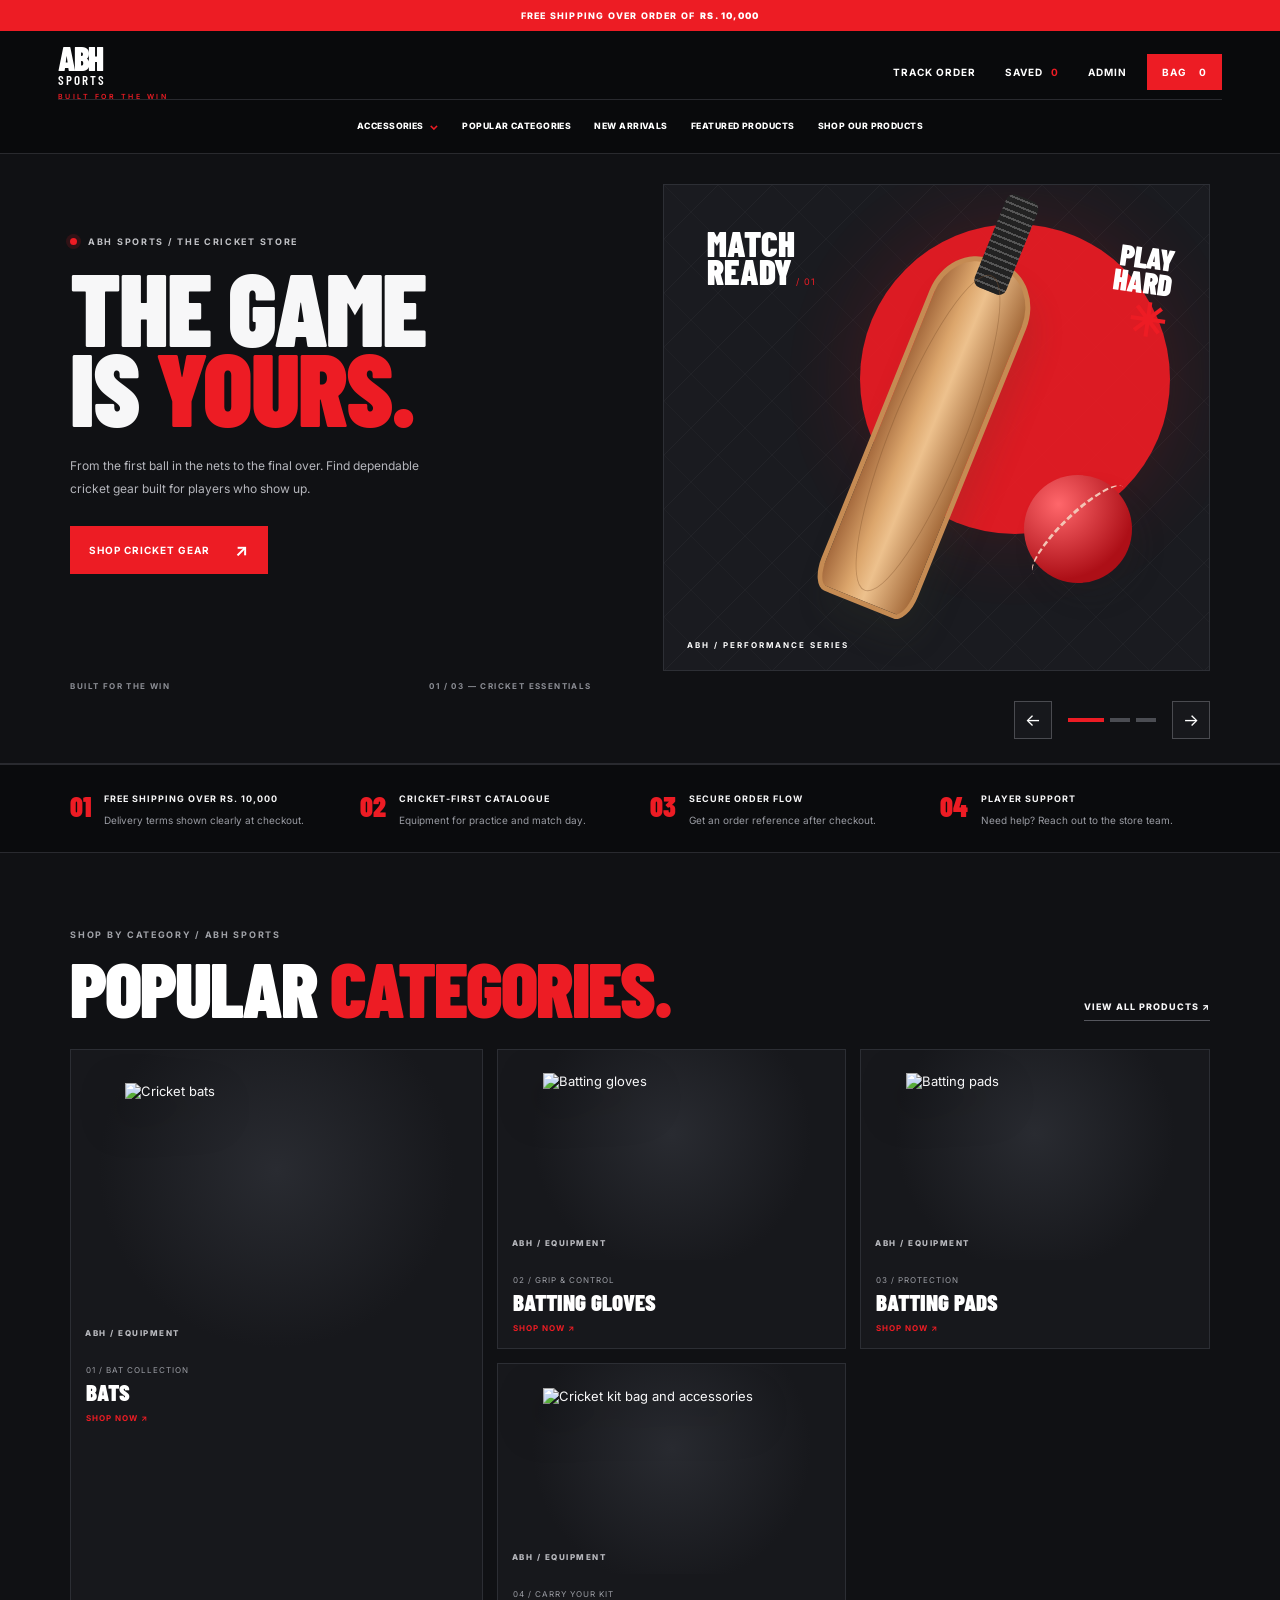
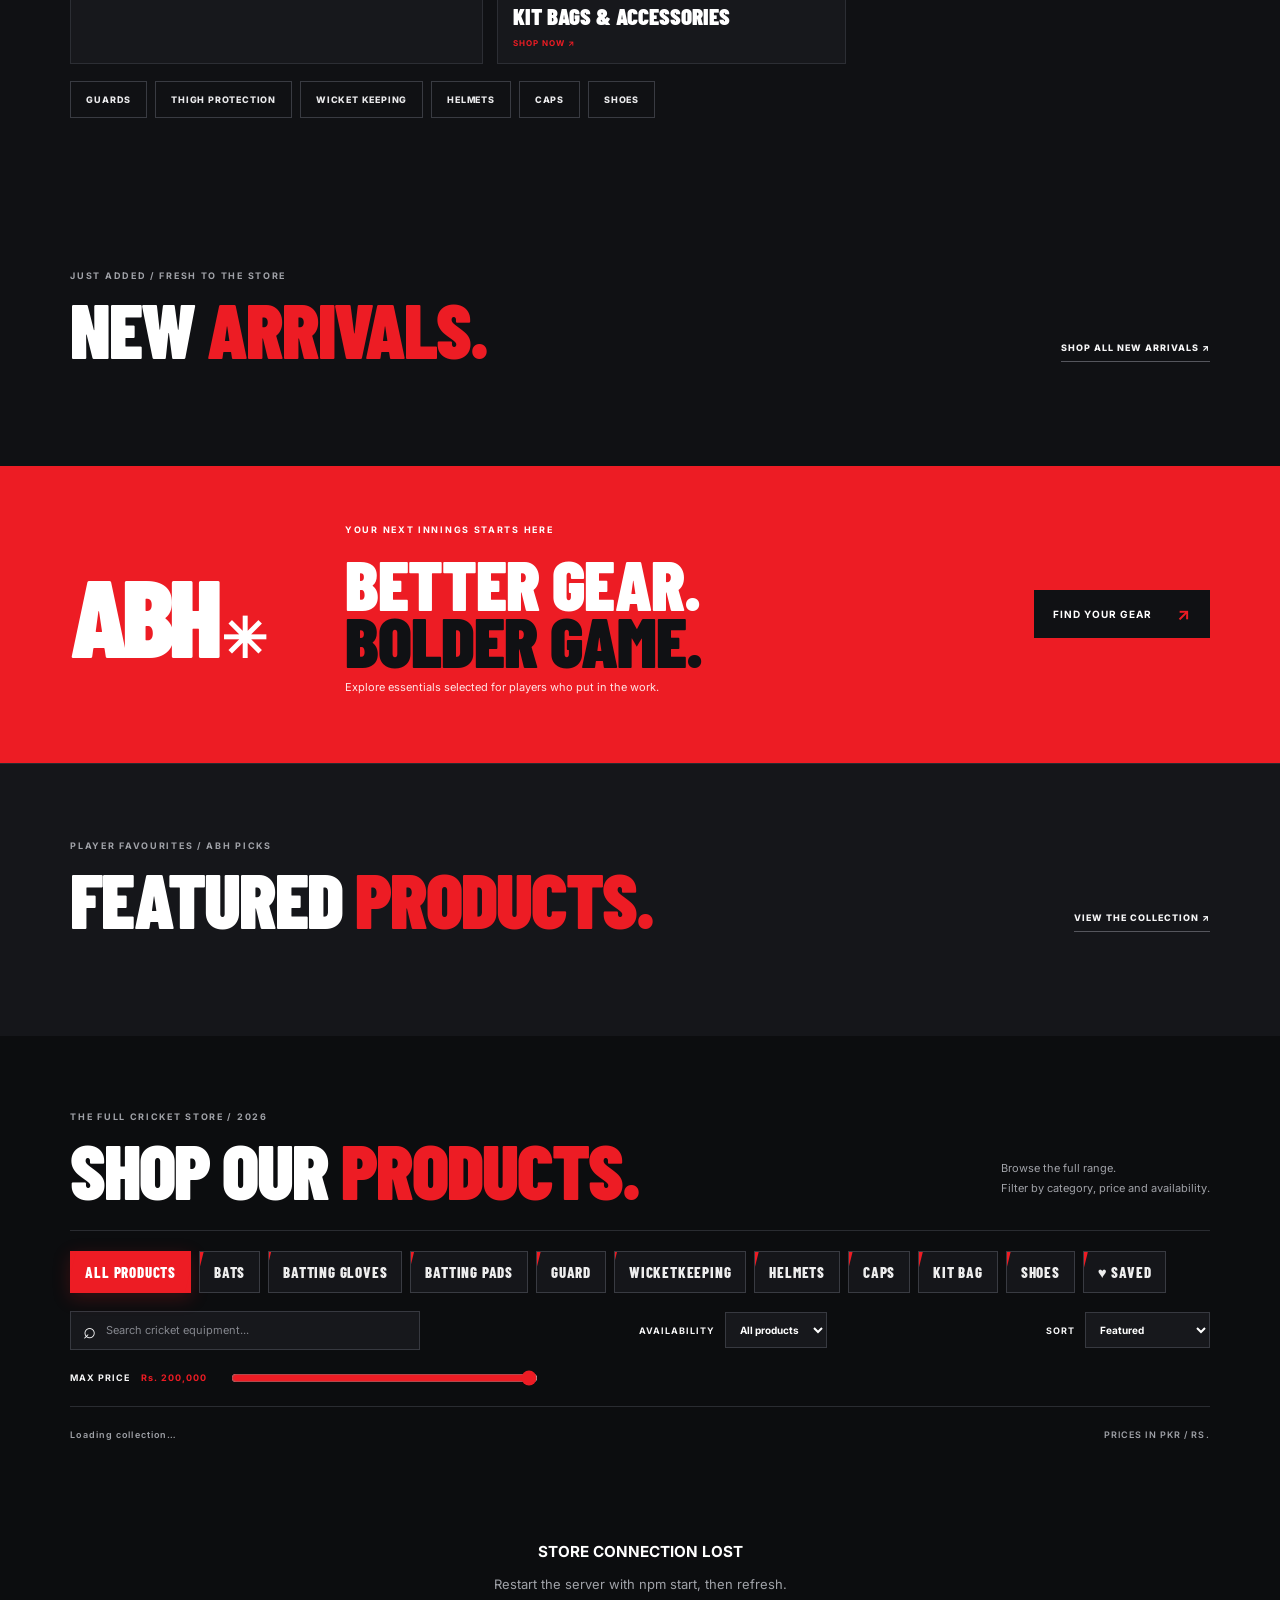
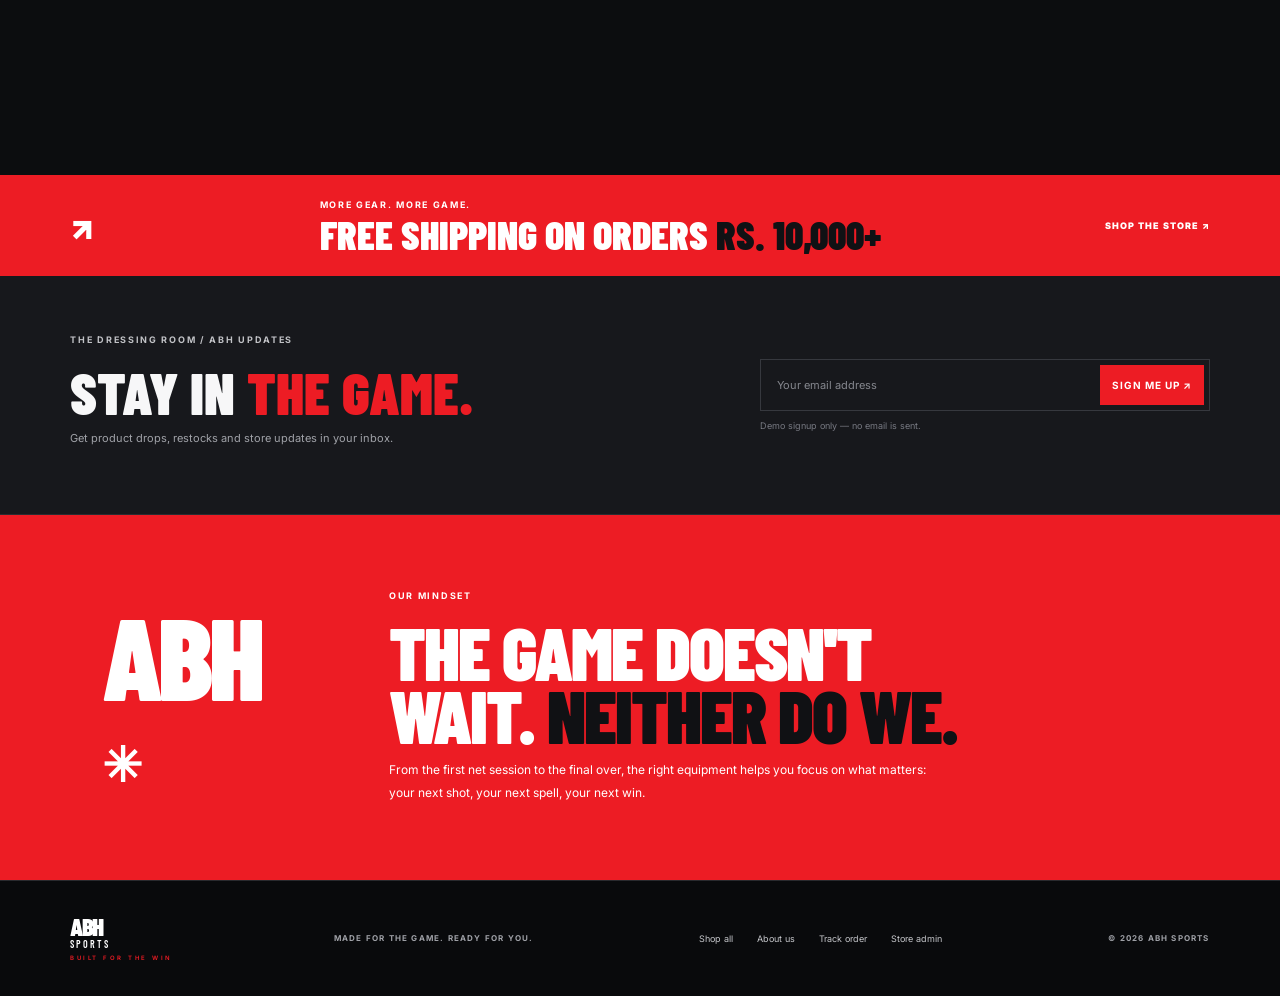
==== public/index.html @ 3b9bad7d "Organize project files for deployment" ====
<!DOCTYPE html>
<html lang="en"><head><meta charset="UTF-8"><meta name="viewport" content="width=device-width,initial-scale=1"><title>ABH SPORTS — Built for the Win</title><link rel="preconnect" href="https://fonts.googleapis.com"><link href="https://fonts.googleapis.com/css2?family=Barlow+Condensed:wght@500;600;700;800;900&family=Inter:wght@400;500;600;700&display=swap" rel="stylesheet"><link rel="stylesheet" href="styles.css"></head>
<body><div class="announcement">FREE SHIPPING OVER ORDER OF <strong>RS. 10,000</strong></div><header class="site-header"><a class="brand" href="#home">ABH<span>SPORTS</span><small>BUILT FOR THE WIN</small></a><nav class="main-navigation" aria-label="Main navigation">
<div class="nav-dropdown"><button class="nav-link nav-dropdown-toggle" id="accessoriesToggle" aria-expanded="false" aria-controls="accessoriesMenu">ACCESSORIES <span class="nav-chevron">⌄</span></button><div class="nav-dropdown-menu" id="accessoriesMenu">
<a href="#shop" data-jump="Bats">Bats</a><a href="#shop" data-jump="Batting Gloves">Batting Gloves</a><a href="#shop" data-jump="Batting Pads">Batting Pads</a><a href="#shop" data-jump="Guard">Guard</a><a href="#shop" data-jump="Wicketkeeping">Wicketkeeping</a><a href="#shop" data-jump="Helmets">Helmets</a><a href="#shop" data-jump="Caps">Caps</a><a href="#shop" data-jump="Kit Bag">Kit Bag</a><a href="#shop" data-jump="Shoes">Shoes</a>
</div></div>
<a class="nav-link" href="#popular">POPULAR CATEGORIES</a><a class="nav-link" href="#new-arrivals">NEW ARRIVALS</a><a class="nav-link" href="#featured">FEATURED PRODUCTS</a><a class="nav-link" href="#shop">SHOP OUR PRODUCTS</a></nav><div class="header-actions"><button class="text-button" id="trackOpen">TRACK ORDER</button><button class="text-button wishlist-header" id="wishlistToggle">SAVED <span id="wishlistCount">0</span></button><button class="text-button" id="adminOpen">ADMIN</button><button class="cart-button" id="cartOpen">BAG <span id="cartCount">0</span></button><button class="menu-button" id="menuToggle" aria-label="Open menu">☰</button></div></header>
<main id="home">
<section class="hero hero-slider" aria-label="Featured cricket collections">
  <article class="hero-slide active" data-slide="0"><div class="hero-copy"><p class="eyebrow"><span class="live-dot"></span> ABH SPORTS / THE CRICKET STORE</p><h1>THE GAME<br>IS <em>YOURS.</em></h1><p class="hero-text">From the first ball in the nets to the final over. Find dependable cricket gear built for players who show up.</p><a class="primary-button" href="#popular">SHOP CRICKET GEAR <span>↗</span></a><div class="hero-foot"><span>BUILT FOR THE WIN</span><span>01 / 03 — CRICKET ESSENTIALS</span></div></div><div class="hero-art hero-art-one" aria-label="Cricket bat and ball illustration"><div class="sun"></div><div class="art-tag">MATCH<br>READY<span> / 01</span></div><div class="bat-shape"><div class="bat-grip"></div></div><div class="ball-shape"><span></span></div><div class="art-bottom">ABH / PERFORMANCE SERIES</div><div class="hero-stamp">PLAY<br>HARD<span>✳</span></div></div></article>
  <article class="hero-slide" data-slide="1"><div class="hero-copy"><p class="eyebrow"><span class="live-dot"></span> TRAIN HARDER / PLAY SMARTER</p><h1>GEAR UP.<br><em>GO ALL IN.</em></h1><p class="hero-text">Explore bats, batting gloves, pads and protective equipment for every session, every innings and every big moment.</p><a class="primary-button" href="#shop">EXPLORE THE SHOP <span>↗</span></a><div class="hero-foot"><span>YOUR NEXT INNINGS STARTS HERE</span><span>02 / 03 — PLAYER ESSENTIALS</span></div></div><div class="hero-art hero-art-two"><div class="hero-panel-label">PLAYER<br>ESSENTIALS</div><div class="gear-disc gear-disc-a">🏏</div><div class="gear-disc gear-disc-b">🧤</div><div class="gear-disc gear-disc-c">🛡️</div><div class="hero-art-caption">BUILT FOR TRAINING. READY FOR MATCH DAY.</div></div></article>
  <article class="hero-slide" data-slide="2"><div class="hero-copy"><p class="eyebrow"><span class="live-dot"></span> OFFERS / SELECTED CRICKET GEAR</p><h1>OWN YOUR<br><em>INNINGS.</em></h1><p class="hero-text">Discover value picks and player favourites across cricket equipment, from everyday practice gear to match-day upgrades.</p><a class="primary-button" href="#featured">SHOP PLAYER PICKS <span>↗</span></a><div class="hero-foot"><span>QUALITY GEAR. CLEAR PRICES.</span><span>03 / 03 — FEATURED PICKS</span></div></div><div class="hero-art hero-art-three"><div class="offer-circle"><span>ABH</span><strong>PLAYER<br>PICKS</strong><small>GEAR UP & PLAY</small></div><div class="offer-slash"></div><div class="hero-art-caption">FIND YOUR NEXT FAVOURITE</div></div></article>
  <div class="hero-controls"><button id="heroPrev" aria-label="Previous banner">←</button><div class="hero-dots"><button class="active" data-slide-to="0" aria-label="Show banner 1"></button><button data-slide-to="1" aria-label="Show banner 2"></button><button data-slide-to="2" aria-label="Show banner 3"></button></div><button id="heroNext" aria-label="Next banner">→</button></div>
</section>
<section class="service-strip"><article><span>01</span><div><strong>FREE SHIPPING OVER RS. 10,000</strong><p>Delivery terms shown clearly at checkout.</p></div></article><article><span>02</span><div><strong>CRICKET-FIRST CATALOGUE</strong><p>Equipment for practice and match day.</p></div></article><article><span>03</span><div><strong>SECURE ORDER FLOW</strong><p>Get an order reference after checkout.</p></div></article><article><span>04</span><div><strong>PLAYER SUPPORT</strong><p>Need help? Reach out to the store team.</p></div></article></section>
<section class="popular-section" id="popular"><div class="section-heading"><div><p class="eyebrow">SHOP BY CATEGORY / ABH SPORTS</p><h2>POPULAR <em>CATEGORIES.</em></h2></div><a class="text-link" href="#shop">VIEW ALL PRODUCTS ↗</a></div><div class="category-showcase">
<a href="#shop" class="category-feature category-feature-large" data-jump="Bats"><div class="category-art category-art-bat"><img src="/images/bats.svg" alt="Cricket bats" loading="lazy"></div><div class="category-caption"><span>01 / BAT COLLECTION</span><strong>BATS</strong><b>SHOP NOW ↗</b></div></a>
<a href="#shop" class="category-feature" data-jump="Batting Gloves"><div class="category-art"><img src="/images/gloves.svg" alt="Batting gloves" loading="lazy"></div><div class="category-caption"><span>02 / GRIP & CONTROL</span><strong>BATTING GLOVES</strong><b>SHOP NOW ↗</b></div></a>
<a href="#shop" class="category-feature" data-jump="Batting Pads"><div class="category-art"><img src="/images/pads.svg" alt="Batting pads" loading="lazy"></div><div class="category-caption"><span>03 / PROTECTION</span><strong>BATTING PADS</strong><b>SHOP NOW ↗</b></div></a>
<a href="#shop" class="category-feature" data-jump="Kit Bag"><div class="category-art"><img src="/images/accessories.svg" alt="Cricket kit bag and accessories" loading="lazy"></div><div class="category-caption"><span>04 / CARRY YOUR KIT</span><strong>KIT BAGS & ACCESSORIES</strong><b>SHOP NOW ↗</b></div></a>
</div><div class="category-chips"><button data-jump="Guard">GUARDS</button><button data-jump="Thigh">THIGH PROTECTION</button><button data-jump="Wicket">WICKET KEEPING</button><button data-jump="Helmets">HELMETS</button><button data-jump="Caps">CAPS</button><button data-jump="Shoes">SHOES</button></div></section>
<section class="arrival-section" id="new-arrivals"><div class="section-heading"><div><p class="eyebrow">JUST ADDED / FRESH TO THE STORE</p><h2>NEW <em>ARRIVALS.</em></h2></div><a class="text-link" href="#shop">SHOP ALL NEW ARRIVALS ↗</a></div><div class="landing-product-grid" id="newArrivalsGrid"></div></section>
<section class="promo-band"><div class="promo-mark">ABH<span>✳</span></div><div><p class="eyebrow">YOUR NEXT INNINGS STARTS HERE</p><h2>BETTER GEAR.<br><em>BOLDER GAME.</em></h2><p>Explore essentials selected for players who put in the work.</p></div><a class="primary-button" href="#shop">FIND YOUR GEAR <span>↗</span></a></section>
<section class="arrival-section featured-section" id="featured"><div class="section-heading"><div><p class="eyebrow">PLAYER FAVOURITES / ABH PICKS</p><h2>FEATURED <em>PRODUCTS.</em></h2></div><a class="text-link" href="#shop">VIEW THE COLLECTION ↗</a></div><div class="landing-product-grid" id="featuredGrid"></div></section>
<section class="shop-section" id="shop"><div class="section-heading"><div><p class="eyebrow">THE FULL CRICKET STORE / 2026</p><h2>SHOP OUR <em>PRODUCTS.</em></h2></div><p class="section-note">Browse the full range.<br>Filter by category, price and availability.</p></div><div class="shop-tools"><div class="category-tabs" id="categoryTabs"><button class="active" data-category="All">ALL PRODUCTS</button><button data-category="Bats">BATS</button><button data-category="Batting Gloves">BATTING GLOVES</button><button data-category="Batting Pads">BATTING PADS</button><button data-category="Guard">GUARD</button><button data-category="Wicketkeeping">WICKETKEEPING</button><button data-category="Helmets">HELMETS</button><button data-category="Caps">CAPS</button><button data-category="Kit Bag">KIT BAG</button><button data-category="Shoes">SHOES</button><button data-category="Wishlist" id="wishlistTab">♥ SAVED</button></div><div class="filters"><label class="search-box"><span>⌕</span><input id="search" placeholder="Search cricket equipment..."></label><label class="filter-label">AVAILABILITY <select id="availability"><option value="all">All products</option><option value="in">In stock</option><option value="out">Out of stock</option></select></label><label class="filter-label">SORT <select id="sort"><option value="featured">Featured</option><option value="price-low">Price: low to high</option><option value="price-high">Price: high to low</option><option value="name">Name A–Z</option></select></label></div><div class="price-filter"><label for="priceRange">MAX PRICE <strong id="priceValue">Rs. 200,000</strong></label><input type="range" id="priceRange" min="250" max="200000" step="1000" value="200000"></div></div><div class="result-line"><span id="resultCount">Loading collection…</span><span>PRICES IN PKR / RS.</span></div><div class="product-grid" id="productGrid"></div></section>
<section class="shipping-banner"><span class="shipping-icon">↗</span><div><p class="eyebrow">MORE GEAR. MORE GAME.</p><h2>FREE SHIPPING ON ORDERS <em>RS. 10,000+</em></h2></div><a href="#shop">SHOP THE STORE ↗</a></section>
<section class="newsletter"><div><p class="eyebrow">THE DRESSING ROOM / ABH UPDATES</p><h2>STAY IN <em>THE GAME.</em></h2><p>Get product drops, restocks and store updates in your inbox.</p></div><form id="newsletterForm"><label class="search-box"><input type="email" required placeholder="Your email address" aria-label="Your email address"><button class="primary-button" type="submit">SIGN ME UP ↗</button></label><small>Demo signup only — no email is sent.</small></form></section>
<section class="manifesto" id="about"><div class="manifesto-mark">ABH<br><span>✳</span></div><div><p class="eyebrow">OUR MINDSET</p><h2>THE GAME DOESN'T<br>WAIT. <em>NEITHER DO WE.</em></h2><p>From the first net session to the final over, the right equipment helps you focus on what matters: your next shot, your next spell, your next win.</p></div></section></main>
<footer><a class="brand footer-brand" href="#home">ABH<span>SPORTS</span><small>BUILT FOR THE WIN</small></a><p>MADE FOR THE GAME. READY FOR YOU.</p><div class="footer-links"><a href="#shop">Shop all</a><a href="#about">About us</a><button id="footerTrack">Track order</button><button id="footerAdmin">Store admin</button></div><span>© 2026 ABH SPORTS</span></footer>
<div class="overlay" id="cartOverlay"></div><aside class="drawer" id="cartDrawer"><div class="drawer-head"><div><p class="eyebrow">YOUR KIT</p><h2>SHOPPING BAG <span id="drawerCount">(0)</span></h2></div><button class="close-button" id="cartClose">×</button></div><div class="cart-items" id="cartItems"></div><div class="cart-footer"><div class="subtotal"><span>ESTIMATED TOTAL</span><strong id="cartTotal">Rs. 0</strong></div><p>Shipping is Rs. 350 under Rs. 10,000. Free shipping from Rs. 10,000.</p><button class="primary-button full" id="checkoutOpen">PROCEED TO CHECKOUT <span>↗</span></button></div></aside>
<div class="modal-backdrop" id="checkoutModal"><section class="modal checkout-modal"><div class="modal-head"><div><p class="eyebrow">ALMOST MATCH TIME</p><h2>CHECKOUT</h2></div><button class="close-button" data-close="checkoutModal">×</button></div><form id="checkoutForm"><div class="form-grid"><label>FIRST NAME *<input name="firstName" required></label><label>LAST NAME *<input name="lastName" required></label><label class="wide">EMAIL<input name="email" type="email" placeholder="you@example.com"></label><label>COUNTRY / REGION *<select name="country" required><option value="Pakistan">Pakistan</option><option value="United Arab Emirates">United Arab Emirates</option><option value="Saudi Arabia">Saudi Arabia</option><option value="United Kingdom">United Kingdom</option><option value="Other">Other</option></select></label><label>CITY *<input name="city" required></label><label class="wide">DELIVERY ADDRESS *<input name="address" required placeholder="House, street, area"></label><label>PHONE NUMBER *<input name="phone" required type="tel" placeholder="03XX XXXXXXX"></label><label class="wide">NEAREST LANDMARK (OPTIONAL)<input name="landmark"></label></div><label class="check-label"><input type="checkbox" name="newsletter"> Send me updates and new product news.</label><label class="check-label"><input type="checkbox" name="saveInfo" id="saveInfo"> Save my details on this device for next time.</label><div class="shipping-note" id="shippingNote">Shipping: Rs. 350 · Free shipping on orders of Rs. 10,000 or more.</div><div class="payment-title">SHIPPING / PAYMENT METHOD</div><label class="payment-option"><input type="radio" name="shippingMethod" value="Cash on Delivery" checked><span><strong>Cash on Delivery</strong><small>Pay when your order arrives</small></span></label><label class="payment-option"><input type="radio" name="shippingMethod" value="Online Payment"><span><strong>Online Payment</strong><small>Demo option — no real payment is processed</small></span></label><div class="checkout-total"><span>ORDER TOTAL</span><strong id="checkoutTotal">Rs. 0</strong></div><button class="primary-button full" type="submit">PLACE ORDER <span>↗</span></button><p class="form-message" id="checkoutMessage"></p></form></section></div>
<div class="modal-backdrop" id="adminModal"><section class="modal admin-modal"><div class="modal-head"><div><p class="eyebrow">STORE CONTROL</p><h2>ADMIN PANEL</h2></div><button class="close-button" data-close="adminModal">×</button></div><div id="adminLoginView"><p class="muted-copy">Sign in to manage stock, products and order history.</p><form id="adminLoginForm"><label>ADMIN EMAIL<input type="email" name="email" required placeholder="admin@abhsports.pk"></label><label>PASSWORD<input type="password" name="password" required></label><button class="primary-button full" type="submit">SIGN IN <span>↗</span></button><p class="form-message" id="adminLoginMessage"></p></form></div><div id="adminDashboard" hidden><div class="admin-topline"><span id="adminWelcome">SIGNED IN</span><button id="adminLogout" class="text-button">SIGN OUT</button></div><div class="stats-grid" id="adminStats"></div><div class="admin-tabs"><button class="active" data-admin-tab="products">PRODUCTS & STOCK</button><button data-admin-tab="orders">ORDER HISTORY</button></div><div id="adminProductsView"><div class="admin-editor-heading"><h3>ADD A PRODUCT</h3><p>Add the details customers will see. Image, sizes and colours are optional.</p></div><form id="addProductForm" class="add-product-form admin-product-editor"><label>PRODUCT NAME<input name="name" placeholder="e.g. Pro Cricket Bat" required></label><label>CATEGORY<select name="category"><option>Bats</option><option>Batting Gloves</option><option>Batting Pads</option><option>Guard</option><option>Wicketkeeping</option><option>Helmets</option><option>Caps</option><option>Kit Bag</option><option>Shoes</option></select></label><label>PRICE (RS.)<input name="price" type="number" min="0" step="1" placeholder="Price in Rs." required></label><label>TOTAL STOCK<input name="stock" type="number" min="0" step="1" placeholder="Available quantity" required></label><label>SUBCATEGORY (OPTIONAL)<input name="subcategory" placeholder="e.g. English Willow"></label><label>DESCRIPTION (OPTIONAL)<textarea name="description" rows="3" placeholder="Product details, material, fit, features..."></textarea></label><label>COLOURS (OPTIONAL)<input name="colours" placeholder="Black, White, Red"><small>Separate options with commas.</small></label><label>SIZES / VARIATIONS (OPTIONAL)<input name="sizes" placeholder="S, M, L, XL"><small>For bats: SH, Harrow, Size 6, etc.</small></label><label class="admin-image-field">PRODUCT IMAGE FROM COMPUTER (OPTIONAL)<input name="imageFile" type="file" accept="image/png,image/jpeg,image/webp,image/gif"><small>Choose an image from your computer. Maximum 5 MB.</small><span class="image-preview-wrap" id="newImagePreviewWrap" hidden><img id="newImagePreview" alt="Selected product preview"></span></label><label>OR IMAGE URL (OPTIONAL)<input name="image" type="url" placeholder="https://..."></label><label class="admin-check-label"><input name="featured" type="checkbox"> Show as a featured product</label><button class="primary-button" type="submit">+ ADD PRODUCT</button></form><div class="table-wrap"><table><thead><tr><th>PRODUCT</th><th>PRICE</th><th>STOCK</th><th>ACTION</th></tr></thead><tbody id="adminProductRows"></tbody></table></div></div><div id="adminOrdersView" hidden><div class="table-wrap"><table><thead><tr><th>ORDER</th><th>CUSTOMER</th><th>TOTAL</th><th>STATUS</th><th>UPDATE</th></tr></thead><tbody id="adminOrderRows"></tbody></table></div></div><p class="form-message" id="adminMessage"></p></div></section></div>
<div class="modal-backdrop" id="productModal"><section class="modal product-modal"><div class="modal-head"><div><p class="eyebrow">PRODUCT DETAILS / ABH</p><h2 id="detailTitle">MATCH-READY GEAR</h2></div><button class="close-button" data-close="productModal">×</button></div><div id="productDetailBody" class="product-detail-body"></div></section></div>
<div class="modal-backdrop" id="trackModal"><section class="modal track-modal"><div class="modal-head"><div><p class="eyebrow">ORDER DESK</p><h2>TRACK YOUR ORDER</h2></div><button class="close-button" data-close="trackModal">×</button></div><p class="muted-copy">Enter your order reference and the phone number used at checkout.</p><form id="trackForm"><label>ORDER REFERENCE<input name="orderId" required placeholder="ABH-12345678"></label><label>PHONE NUMBER<input name="phone" required type="tel" placeholder="03XX XXXXXXX"></label><button class="primary-button full" type="submit">FIND MY ORDER ↗</button><div id="trackResult" class="track-result"></div></form></section></div>
<div class="toast" id="toast"></div><script src="app.js"></script></body></html>
---- public/styles.css ----
:root{--ink:#11130f;--paper:#f7f8f3;--lime:#d8f36a;--muted:#777b70;--line:#e1e4da;--white:#fff;--red:#b74435;--display:'Barlow Condensed',sans-serif;--body:'Inter',sans-serif}*{box-sizing:border-box}html{scroll-behavior:smooth}body{margin:0;background:var(--paper);color:var(--ink);font-family:var(--body);font-size:13px}button,input,select{font:inherit}button,a{-webkit-tap-highlight-color:transparent}button{cursor:pointer}a{color:inherit;text-decoration:none}.announcement{height:31px;display:flex;justify-content:center;align-items:center;gap:5px;background:var(--lime);font-size:9px;font-weight:700;letter-spacing:1.2px}.announcement strong{font-weight:900}.site-header{height:85px;padding:0 5.5%;display:flex;align-items:center;justify-content:space-between;border-bottom:1px solid var(--line);background:var(--paper)}.brand{font-family:var(--display);font-weight:900;font-size:33px;letter-spacing:-1.6px;line-height:.8;display:flex;flex-direction:column}.brand span{font-weight:600;letter-spacing:2px;font-size:13px;margin-top:4px}.brand small{font-family:var(--body);font-size:7px;font-weight:600;letter-spacing:2.5px;margin-top:8px}.site-header nav{display:flex;gap:34px;margin-left:8%;font-size:10px;letter-spacing:1.1px;font-weight:700}.site-header nav a:hover,.text-button:hover{opacity:.55}.header-actions{display:flex;align-items:center;gap:22px}.text-button{border:0;background:none;font-size:10px;font-weight:700;letter-spacing:1px;padding:8px}.cart-button{background:var(--ink);color:white;border:0;padding:12px 15px;font-size:10px;font-weight:700;letter-spacing:1px}.cart-button span{color:var(--lime);margin-left:9px}.menu-button{display:none;border:0;background:none;font-size:20px}.hero{display:grid;grid-template-columns:1.03fr .97fr;min-height:555px;padding:0 5.5%;border-bottom:1px solid var(--line)}.hero-copy{padding:75px 4vw 26px 0;display:flex;align-items:flex-start;flex-direction:column}.eyebrow{font-size:9px;font-weight:700;letter-spacing:1.7px;margin:0 0 20px;color:#555a4e}.live-dot{display:inline-block;width:7px;height:7px;border-radius:50%;background:#8caf21;margin-right:7px}.hero h1,.section-heading h2,.manifesto h2{font-family:var(--display);font-size:clamp(68px,8vw,122px);font-weight:900;line-height:.78;letter-spacing:-2px;margin:0;text-transform:uppercase}.hero h1 em,.section-heading h2 em,.manifesto h2 em{font-style:normal;color:#7f9c31}.hero-text{max-width:350px;line-height:1.9;color:#666b60;margin:28px 0 25px;font-size:12px}.primary-button{border:0;background:var(--ink);color:white;min-height:48px;padding:0 19px;display:inline-flex;align-items:center;justify-content:space-between;gap:25px;font-size:10px;letter-spacing:1px;font-weight:700;transition:background .2s,color .2s}.primary-button span{font-size:17px;color:var(--lime)}.primary-button:hover{background:var(--lime);color:var(--ink)}.primary-button:hover span{color:var(--ink)}.hero-foot{display:flex;justify-content:space-between;width:100%;margin-top:auto;padding-top:30px;font-size:8px;font-weight:700;letter-spacing:1.4px;color:#777b70}.hero-art{position:relative;overflow:hidden;background:#e8eddb;min-height:490px;margin:25px 0 25px 4%;display:flex;align-items:center;justify-content:center;background-image:linear-gradient(135deg,transparent 49.7%,rgba(40,50,30,.06) 50%,transparent 50.3%),linear-gradient(45deg,transparent 49.7%,rgba(40,50,30,.04) 50%,transparent 50.3%);background-size:50px 50px}.sun{position:absolute;width:310px;height:310px;border-radius:50%;background:var(--lime);right:7%;top:8%;opacity:.8}.bat-shape{position:absolute;z-index:2;width:104px;height:370px;left:39%;top:13%;border-radius:44% 44% 14% 14% / 14% 14% 8% 8%;background:linear-gradient(90deg,#a66b3e,#dca66c 32%,#edc18d 52%,#a56b3b);transform:rotate(22deg);box-shadow:15px 20px 30px #39402a22;border:5px solid #c58b53}.bat-shape:before{content:'';position:absolute;top:-74px;left:32px;width:34px;height:100px;background:repeating-linear-gradient(0deg,#222 0 5px,#555 5px 7px);border-radius:8px}.bat-grip{position:absolute;inset:10px;border:1px solid #80532f66;border-radius:50%}.ball-shape{position:absolute;z-index:3;width:108px;height:108px;border-radius:50%;right:14%;bottom:18%;background:radial-gradient(circle at 32% 27%,#e66d5e,#b62f26 70%);box-shadow:12px 17px 23px #2222}.ball-shape span{position:absolute;width:125px;height:35px;border-top:3px dashed #f3c4b5;transform:rotate(-44deg);left:-8px;top:38px;border-radius:50%}.art-tag{position:absolute;left:8%;top:9%;font-family:var(--display);font-size:35px;font-weight:900;line-height:.8;z-index:4}.art-tag span{font:9px var(--body);letter-spacing:1px}.art-bottom{position:absolute;bottom:20px;left:23px;font-size:8px;font-weight:700;letter-spacing:2px}.ticker{overflow:hidden;background:var(--ink);color:white;padding:14px 0;white-space:nowrap;font-family:var(--display);font-size:19px;font-weight:800;letter-spacing:1.5px}.ticker div{display:flex;justify-content:space-around;gap:45px}.ticker b{color:var(--lime)}.shop-section{padding:88px 5.5% 100px}.section-heading{display:flex;align-items:flex-end;justify-content:space-between;margin-bottom:43px}.section-heading h2,.manifesto h2{font-size:clamp(48px,6vw,78px);line-height:.85}.section-heading .eyebrow{margin-bottom:15px}.section-note{color:var(--muted);font-size:11px;line-height:1.8;margin:0 0 3px}.shop-tools{border-top:1px solid var(--line);border-bottom:1px solid var(--line);padding:20px 0 18px}.category-tabs{display:flex;flex-wrap:wrap;gap:7px;margin-bottom:18px}.category-tabs button{border:1px solid #daddd2;background:transparent;padding:11px 14px;font-family:var(--display);font-weight:800;font-size:15px;letter-spacing:.4px;transition:all .2s}.category-tabs button:hover{border-color:var(--ink)}.category-tabs button.active{background:var(--ink);border-color:var(--ink);color:var(--lime)}.filters{display:flex;justify-content:space-between;gap:20px;align-items:center}.search-box{height:39px;border:1px solid var(--line);background:#fffefa;display:flex;align-items:center;padding:0 12px;gap:8px;flex:1;max-width:350px}.search-box span{font-size:22px}.search-box input{border:0;outline:0;background:none;width:100%;font-size:11px}.filter-label{font-size:9px;letter-spacing:1px;font-weight:700;display:flex;align-items:center;gap:10px}.filter-label select{border:1px solid var(--line);padding:10px;background:white;font-size:10px;letter-spacing:0}.price-filter{margin-top:18px;display:flex;align-items:center;gap:22px;max-width:470px}.price-filter label{font-size:9px;letter-spacing:1px;font-weight:700;white-space:nowrap}.price-filter label strong{margin-left:8px;color:#617a1f}.price-filter input{width:100%;accent-color:#829f32}.result-line{display:flex;justify-content:space-between;margin:22px 0 17px;font-size:9px;letter-spacing:1.1px;color:var(--muted);font-weight:600}.product-grid{display:grid;grid-template-columns:repeat(4,minmax(0,1fr));gap:30px 14px}.product-card{min-width:0;animation:fadeIn .32s ease both}.product-visual{height:245px;position:relative;background:#e9ebdf;overflow:hidden;display:flex;align-items:center;justify-content:center}.product-visual:after{content:'';position:absolute;inset:0;background:linear-gradient(140deg,transparent 50%,#fff4 50.3%,transparent 51%);pointer-events:none}.product-symbol{font-size:80px;filter:drop-shadow(8px 12px 5px #2222);z-index:1;transition:transform .3s}.product-card:hover .product-symbol{transform:scale(1.1) rotate(-5deg)}.product-index{position:absolute;top:13px;left:13px;font-size:8px;letter-spacing:1px;font-weight:700;z-index:2}.stock-pill{position:absolute;top:11px;right:11px;background:#fffefa;padding:6px 7px;font-size:8px;font-weight:700;z-index:2}.stock-pill.low{color:var(--red)}.product-info{padding:14px 1px 0}.product-meta{display:flex;justify-content:space-between;gap:6px;color:var(--muted);font-size:8px;font-weight:700;letter-spacing:1px;text-transform:uppercase}.product-info h3{font-size:12px;line-height:1.45;margin:9px 0 7px;font-weight:600;min-height:35px}.product-bottom{display:flex;justify-content:space-between;align-items:center}.product-price{font-size:12px;font-weight:700}.add-button{width:32px;height:32px;background:var(--ink);color:var(--lime);border:0;font-size:20px;transition:background .2s}.add-button:hover{background:#637c25}.add-button:disabled{background:#c7c9c0;color:#777;cursor:not-allowed}.empty-state{grid-column:1/-1;padding:70px 10px;text-align:center;color:var(--muted)}.manifesto{background:var(--lime);padding:75px 8%;display:grid;grid-template-columns:.6fr 2fr;gap:50px;align-items:center}.manifesto-mark{font-family:var(--display);font-size:clamp(60px,9vw,120px);font-weight:900;line-height:.7;letter-spacing:-5px}.manifesto-mark span{font-size:48px;letter-spacing:0}.manifesto h2{font-size:clamp(45px,6vw,74px)}.manifesto h2 em{color:#5d7121}.manifesto p:not(.eyebrow){max-width:540px;line-height:1.9;font-size:12px;margin-bottom:0;color:#3e472b}footer{padding:35px 5.5%;display:flex;align-items:center;justify-content:space-between;gap:20px}footer p,footer>span{font-size:8px;letter-spacing:1.2px;font-weight:700;color:var(--muted)}.footer-brand{font-size:25px}.footer-brand span{font-size:10px}.footer-brand small{font-size:6px}.overlay,.modal-backdrop{position:fixed;inset:0;background:#11130f80;z-index:20;opacity:0;visibility:hidden;transition:opacity .25s,visibility .25s}.overlay.open,.modal-backdrop.open{opacity:1;visibility:visible}.drawer{position:fixed;z-index:21;right:0;top:0;height:100%;width:min(460px,100%);background:var(--paper);padding:28px;display:flex;flex-direction:column;transform:translateX(105%);transition:transform .3s ease}.drawer.open{transform:translateX(0)}.drawer-head,.modal-head{display:flex;align-items:flex-start;justify-content:space-between;border-bottom:1px solid var(--line);padding-bottom:20px}.drawer-head .eyebrow,.modal-head .eyebrow{margin-bottom:8px}.drawer h2,.modal h2{font-family:var(--display);font-size:34px;line-height:1;margin:0;font-weight:900}.drawer h2 span{font-size:15px;color:var(--muted)}.close-button{background:none;border:0;font-size:29px;line-height:1;padding:0 4px}.cart-items{flex:1;overflow:auto}.cart-row{display:grid;grid-template-columns:62px 1fr auto;gap:12px;padding:17px 0;border-bottom:1px solid var(--line);align-items:center}.cart-icon{height:62px;background:#e8eddb;display:grid;place-items:center;font-size:30px}.cart-row h3{font-size:11px;margin:0 0 6px}.cart-row p{font-size:10px;color:var(--muted);margin:0}.qty-controls{display:flex;align-items:center;gap:10px;margin-top:9px}.qty-controls button{border:1px solid var(--line);background:white;width:22px;height:22px}.cart-row .remove{border:0;background:none;color:var(--muted);font-size:10px;text-decoration:underline}.cart-footer{border-top:1px solid var(--line);padding-top:18px}.subtotal,.checkout-total{display:flex;justify-content:space-between;align-items:center;font-size:10px;font-weight:700;letter-spacing:1px}.subtotal strong,.checkout-total strong{font-size:17px;letter-spacing:0}.cart-footer p{font-size:10px;color:var(--muted);line-height:1.7}.full{width:100%;margin-top:13px}.modal-backdrop{z-index:30;display:flex;align-items:center;justify-content:center;padding:20px;overflow:auto}.modal{width:min(600px,100%);max-height:calc(100vh - 40px);overflow:auto;background:var(--paper);padding:28px}.checkout-modal{width:min(640px,100%)}.modal-head{margin-bottom:22px}.form-grid{display:grid;grid-template-columns:1fr 1fr;gap:15px}.modal form>label,.form-grid label{display:flex;flex-direction:column;gap:7px;font-size:9px;letter-spacing:1px;font-weight:700}.form-grid .wide{grid-column:1/-1}.modal input:not([type=checkbox]):not([type=radio]),.modal select{width:100%;min-width:0;border:1px solid var(--line);background:#fffefa;padding:12px;font-size:11px;outline-color:#8ba63e;letter-spacing:0}.check-label{display:flex;align-items:center;gap:8px;margin:18px 0;font-size:10px!important;letter-spacing:0!important;font-weight:400!important}.check-label input{accent-color:var(--ink)}.payment-title{font-size:9px;font-weight:700;letter-spacing:1px;border-top:1px solid var(--line);padding-top:18px;margin-bottom:12px}.payment-option{display:flex!important;flex-direction:row!important;align-items:center;gap:11px;border:1px solid var(--line);padding:12px;margin-bottom:8px;letter-spacing:0!important}.payment-option input{accent-color:var(--ink)}.payment-option span{display:flex;flex-direction:column;gap:4px}.payment-option strong{font-size:11px}.payment-option small{font-size:9px;color:var(--muted);font-weight:400}.checkout-total{border-top:1px solid var(--line);padding-top:17px;margin-top:18px}.form-message{font-size:11px;line-height:1.6;color:#5e7821}.form-message.error{color:var(--red)}.muted-copy{color:var(--muted);font-size:11px;line-height:1.7;margin-bottom:20px}.admin-modal{width:min(900px,100%)}#adminLoginForm{max-width:430px;display:grid;gap:15px}.admin-topline{display:flex;justify-content:space-between;align-items:center;font-size:9px;letter-spacing:1px;font-weight:700;margin:8px 0 16px}.stats-grid{display:grid;grid-template-columns:repeat(4,1fr);gap:10px;margin-bottom:22px}.stat-card{padding:16px;background:#e9eddf}.stat-card span{display:block;font-size:8px;letter-spacing:1px;color:var(--muted);margin-bottom:8px}.stat-card strong{font-family:var(--display);font-size:29px}.admin-tabs{display:flex;gap:5px;border-bottom:1px solid var(--line);margin-bottom:15px}.admin-tabs button{padding:12px 14px;border:0;background:none;font-size:9px;font-weight:700;letter-spacing:.7px}.admin-tabs button.active{background:var(--ink);color:var(--lime)}.add-product-form{display:grid;grid-template-columns:2fr 1fr 1fr 1fr auto;gap:7px;margin-bottom:16px}.add-product-form .primary-button{min-height:38px;padding:0 12px}.table-wrap{overflow:auto;max-height:350px}table{width:100%;border-collapse:collapse;font-size:10px;text-align:left}th{font-size:8px;color:var(--muted);letter-spacing:1px}td,th{padding:12px 9px;border-bottom:1px solid var(--line);white-space:nowrap}td input{max-width:90px!important;padding:7px!important}td button{border:1px solid var(--line);background:white;padding:7px;font-size:9px}td button:hover{background:var(--lime)}td select{padding:7px!important}.toast{position:fixed;bottom:20px;left:50%;transform:translate(-50%,20px);background:var(--ink);color:white;padding:13px 18px;font-size:11px;z-index:50;opacity:0;pointer-events:none;transition:all .25s}.toast.show{opacity:1;transform:translate(-50%,0)}@keyframes fadeIn{from{opacity:0;transform:translateY(7px)}to{opacity:1;transform:translateY(0)}}
@media(max-width:900px){.site-header nav{gap:15px;margin-left:0}.hero{min-height:490px}.hero-copy{padding-top:65px}.hero-art{min-height:420px}.product-grid{grid-template-columns:repeat(3,minmax(0,1fr))}.product-visual{height:220px}.add-product-form{grid-template-columns:1fr 1fr}.add-product-form .primary-button{min-height:40px}.stats-grid{grid-template-columns:repeat(2,1fr)}}@media(max-width:640px){.announcement{font-size:8px}.site-header{height:72px;padding:0 5%}.brand{font-size:28px}.brand span{font-size:11px}.brand small{font-size:6px}.site-header nav{display:none;position:absolute;top:103px;left:0;right:0;background:var(--paper);z-index:10;padding:20px 5%;flex-direction:column;gap:18px;border-bottom:1px solid var(--line)}.site-header nav.open{display:flex}.header-actions{gap:8px}.text-button{font-size:9px;padding:7px}.cart-button{padding:10px}.menu-button{display:block}.hero{grid-template-columns:1fr;padding:0 5%;}.hero-copy{padding:56px 0 20px;min-height:400px}.hero h1{font-size:clamp(76px,18vw,110px)}.hero-art{min-height:350px;margin:10px 0 25px}.bat-shape{transform:rotate(22deg) scale(.83)}.sun{width:250px;height:250px}.ball-shape{width:80px;height:80px}.ball-shape span{width:100px;top:27px}.shop-section{padding:58px 5% 65px}.section-heading{align-items:flex-start;gap:15px;flex-direction:column;margin-bottom:30px}.section-heading h2{font-size:61px}.section-note br{display:none}.category-tabs{gap:5px}.category-tabs button{font-size:13px;padding:10px 11px}.filters{align-items:stretch;flex-direction:column;gap:12px}.search-box{max-width:none}.filter-label{justify-content:space-between}.filter-label select{flex:1;max-width:230px}.price-filter{gap:12px}.product-grid{grid-template-columns:repeat(2,minmax(0,1fr));gap:23px 10px}.product-visual{height:clamp(155px,48vw,230px)}.product-symbol{font-size:65px}.product-info h3{font-size:11px}.manifesto{padding:50px 6%;grid-template-columns:1fr;gap:25px}.manifesto-mark{font-size:75px}.manifesto h2{font-size:clamp(42px,10vw,62px)}footer{flex-wrap:wrap;padding:28px 5%;}footer p{order:3;width:100%;margin:0}.modal-backdrop{padding:10px}.modal{padding:20px;max-height:calc(100vh - 20px)}.form-grid{gap:12px}.form-grid label{font-size:8px}.stats-grid{gap:6px}.stat-card{padding:12px}.stat-card strong{font-size:24px}.add-product-form{grid-template-columns:1fr 1fr}.drawer{padding:22px}.ticker div{justify-content:flex-start;gap:22px}.ticker{font-size:16px}}@media(prefers-reduced-motion:reduce){*{scroll-behavior:auto!important;animation:none!important;transition:none!important}}


/* ABH SPORTS — BLACK / RED PERFORMANCE THEME */
:root{--ink:#090a0c;--paper:#101114;--lime:#ed1c24;--muted:#a0a2a8;--line:#2a2c31;--white:#f7f7f8;--red:#ff343b;--display:'Barlow Condensed',sans-serif;--body:'Inter',sans-serif;color-scheme:dark}
body{background:var(--paper);color:#f7f7f8;selection-background-color:var(--lime)}
::selection{background:var(--lime);color:#fff}
.announcement{background:var(--lime);color:#fff;font-weight:800}
.site-header{background:#090a0c;border-color:#292a2e;color:#fff}
.brand{color:#fff}.brand span{color:#fff}.brand small{color:#ed1c24}
.site-header nav a{transition:color .2s,transform .2s}.site-header nav a:hover{opacity:1;color:var(--lime);transform:translateY(-2px)}
.text-button{color:#fff}.text-button:hover{color:var(--lime);opacity:1}
.cart-button,.primary-button{background:var(--lime);color:#fff;transition:transform .22s ease,background .22s ease,box-shadow .22s ease}
.cart-button span,.primary-button span{color:#fff}
.cart-button:hover,.primary-button:hover{background:#ff343b;color:#fff;transform:translateY(-2px);box-shadow:0 8px 24px #ed1c2438}
.hero{background:#101114;border-color:#292a2e}
.eyebrow{color:#c1c2c6}.live-dot{background:var(--lime);box-shadow:0 0 0 4px #ed1c2425;animation:livePulse 1.8s infinite}
.hero h1 em,.section-heading h2 em,.manifesto h2 em{color:var(--lime)}
.hero-text,.section-note{color:#a0a2a8}
.hero-foot{color:#a0a2a8}
.hero-art{background-color:#1a1b20;background-image:linear-gradient(135deg,transparent 49.7%,#ffffff0b 50%,transparent 50.3%),linear-gradient(45deg,transparent 49.7%,#ffffff08 50%,transparent 50.3%);background-size:50px 50px}
.sun{background:var(--lime);opacity:.95;box-shadow:0 0 90px #ed1c2430}
.art-tag{color:#fff}.art-tag span{color:var(--lime)}.art-bottom{color:#fff}
.ticker{background:var(--lime);color:#fff}.ticker b{color:#090a0c}
.shop-section{background:#101114}.shop-tools{border-color:#303137}.category-tabs{gap:8px}
.category-tabs button{position:relative;isolation:isolate;overflow:hidden;background:#17181c;border:1px solid #36383e;color:#e7e7e9;transition:color .22s ease,border-color .22s ease,transform .22s ease,background .22s ease;letter-spacing:.8px}
.category-tabs button:before{content:'';position:absolute;z-index:-1;inset:0;background:var(--lime);transform:translateX(-102%) skewX(-14deg);transform-origin:left;transition:transform .28s cubic-bezier(.2,.8,.2,1)}
.category-tabs button:hover{border-color:var(--lime);color:#fff;transform:translateY(-2px)}
.category-tabs button:hover:before{transform:translateX(-65%) skewX(-14deg)}
.category-tabs button.active{background:var(--lime);border-color:var(--lime);color:#fff;box-shadow:0 5px 18px #ed1c2435}
.category-tabs button.active:before{transform:translateX(0) skewX(-14deg)}
.search-box{background:#17181c;border-color:#36383e}.search-box input{color:#fff}.search-box input::placeholder{color:#85878e}
.filter-label select{background:#17181c;color:#fff;border-color:#36383e}.price-filter label strong{color:var(--lime)}.price-filter input{accent-color:var(--lime)}
.result-line{color:#a0a2a8}.product-grid{perspective:1000px}.product-card{background:transparent;transform-origin:50% 20%}.product-visual{background:#1a1b20;border:1px solid #292b31;transition:border-color .25s,transform .25s,box-shadow .25s}.product-card:hover .product-visual{border-color:#ed1c24;transform:translateY(-4px);box-shadow:0 12px 30px #0005}.product-visual:after{background:linear-gradient(140deg,transparent 50%,#ffffff0c 50.3%,transparent 51%)}.product-index{color:#d1d2d5}.stock-pill{background:#28292e;color:#fff}.stock-pill.low{color:#ff555b}.product-meta{color:#a0a2a8}.product-info h3{color:#f7f7f8}.product-price{color:#fff}.add-button{background:var(--lime);color:#fff;transition:transform .2s,background .2s,box-shadow .2s}.add-button:hover{background:#ff343b;transform:scale(1.08);box-shadow:0 5px 15px #ed1c2438}.add-button:disabled{background:#33343a;color:#777}
.manifesto{background:var(--lime);color:#fff}.manifesto h2 em{color:#090a0c}.manifesto p:not(.eyebrow){color:#fff}.manifesto .eyebrow{color:#fff}.manifesto-mark{color:#fff}
footer{background:#090a0c;border-top:1px solid #292a2e}footer p,footer>span{color:#a0a2a8}
.overlay,.modal-backdrop{background:#000b}.drawer,.modal{background:#111216;color:#f7f7f8;border:1px solid #2d2f35}.drawer-head,.modal-head{border-color:#303137}.drawer h2,.modal h2{color:#fff}.drawer h2 span{color:var(--lime)}
.cart-row{border-color:#303137}.cart-icon{background:#222329}.cart-row h3{color:#fff}.cart-row p,.cart-footer p{color:#a0a2a8}.remove{color:#ff555b}.qty-controls button{background:#24252b;border-color:#393b42;color:#fff}
.subtotal,.checkout-total{border-color:#303137}.subtotal strong,.checkout-total strong{color:#fff}
.modal label{color:#d2d3d7}.modal input:not([type=checkbox]):not([type=radio]),.modal select,.add-product-form input,.add-product-form select,td input,td select{background:#1a1b20!important;color:#fff!important;border-color:#3a3c43!important}.modal input::placeholder,.add-product-form input::placeholder{color:#777982}
.check-label,.payment-option{background:#1a1b20;border-color:#303137;color:#fff}.payment-option small{color:#a0a2a8}.payment-option:has(input:checked){border-color:var(--lime)}.payment-title{color:var(--lime)}
.form-message{color:#ff656a}.muted-copy{color:#a0a2a8}.admin-tabs{border-color:#303137}.admin-tabs button{color:#d8d9dc}.admin-tabs button.active{background:var(--lime);color:#fff}.stat-card{background:#1b1c21;border:1px solid #303137}.stat-card span{color:#a0a2a8}.stat-card strong{color:#fff}table{color:#eee}th{color:#a0a2a8}td,th{border-color:#303137}td button{background:#202127;color:#fff;border-color:#393b42}td button:hover{background:var(--lime);color:#fff} .toast{background:var(--lime);color:#fff}
.empty-state{color:#a0a2a8}.empty-state h3{color:#fff}
/* Quick, energetic tab-switch motion; cards enter in a short staggered wave. */
.product-grid.tab-switching .product-card{animation:sportSlide .42s cubic-bezier(.2,.75,.25,1) both}
.product-grid.tab-switching .product-card:nth-child(4n+2){animation-delay:.035s}.product-grid.tab-switching .product-card:nth-child(4n+3){animation-delay:.07s}.product-grid.tab-switching .product-card:nth-child(4n+4){animation-delay:.105s}
@keyframes sportSlide{0%{opacity:0;transform:translateY(16px) translateX(7px) scale(.985);filter:blur(2px)}65%{opacity:1;filter:blur(0)}100%{opacity:1;transform:translateY(0) translateX(0) scale(1)}}
@keyframes livePulse{0%,100%{box-shadow:0 0 0 4px #ed1c2425}50%{box-shadow:0 0 0 7px #ed1c2410}}
@media(max-width:640px){.site-header nav{background:#090a0c;border-color:#292a2e}.hero{background:#101114}.category-tabs button{padding:10px 11px}.manifesto{background:var(--lime)}}
@media(prefers-reduced-motion:reduce){.live-dot{animation:none}.product-grid.tab-switching .product-card{animation:none}}

/* Complete storefront experience: product discovery, saved items, detail pages and order tracking */
.product-photo{width:100%;height:100%;object-fit:cover;display:block;transition:transform .45s cubic-bezier(.2,.8,.2,1)}.product-card:hover .product-photo{transform:scale(1.045)}.product-visual{cursor:pointer}.product-visual .product-index{z-index:2}.heart-button{position:absolute;top:44px;right:10px;z-index:4;width:34px;height:34px;border:1px solid #ffffff30;border-radius:50%;background:#101114d9;color:#fff;font-size:20px;line-height:1;transition:background .2s,transform .2s}.heart-button:hover,.heart-button.saved{background:var(--lime);color:#fff;transform:scale(1.07)}.featured-pill{position:absolute;left:12px;bottom:12px;background:var(--lime);color:#fff;font-size:8px;font-weight:900;letter-spacing:1px;padding:7px 9px;z-index:3}.quick-view{position:absolute;bottom:12px;right:12px;z-index:3;border:1px solid #ffffff50;background:#090a0ce8;color:#fff;padding:9px 10px;font-size:8px;font-weight:800;letter-spacing:.8px;transform:translateY(7px);opacity:0;transition:all .22s}.product-card:hover .quick-view,.product-card:focus-within .quick-view{opacity:1;transform:translateY(0)}.product-title-button{border:0;padding:0;background:none;color:inherit;text-align:left;font:inherit;font-weight:700;cursor:pointer}.product-title-button:hover{color:var(--lime)}.product-description{font-size:10px;line-height:1.55;color:#989aa1;margin:0 0 10px;min-height:30px;display:-webkit-box;-webkit-line-clamp:2;-webkit-box-orient:vertical;overflow:hidden}.product-info h3{min-height:18px}.wishlist-header span{color:var(--lime);margin-left:5px}.outline-button{display:inline-flex;align-items:center;justify-content:center;border:1px solid #55565c;background:transparent;color:#fff;padding:12px 16px;font-size:9px;font-weight:800;letter-spacing:1px;cursor:pointer}.outline-button:hover{border-color:var(--lime);color:var(--lime)}.full{width:100%}.service-strip{display:grid;grid-template-columns:repeat(4,1fr);border-top:1px solid #292a2e;border-bottom:1px solid #292a2e;background:#0b0c0e;padding:24px 5.5%;gap:20px}.service-strip article{display:flex;align-items:flex-start;gap:13px}.service-strip article>span{font-family:var(--display);font-size:28px;font-weight:900;color:var(--lime)}.service-strip strong{font-size:9px;letter-spacing:1px}.service-strip p{font-size:10px;line-height:1.6;color:#999ba2;margin:7px 0 0}.newsletter{padding:58px 5.5%;display:flex;align-items:center;justify-content:space-between;gap:35px;background:#17181c;border-bottom:1px solid #2a2c31}.newsletter h2{font:900 clamp(35px,5vw,58px)/.95 var(--display);margin:0}.newsletter h2 em{font-style:normal;color:var(--lime)}.newsletter>div>p:last-child{font-size:11px;color:#a0a2a8}.newsletter form{width:min(450px,100%)}.newsletter .search-box{max-width:none;width:100%;height:auto;min-height:48px;padding:5px 5px 5px 14px}.newsletter .search-box input{color:#fff;min-width:0}.newsletter .primary-button{min-height:40px;padding:0 12px;white-space:nowrap}.newsletter small{display:block;color:#777982;font-size:9px;margin-top:9px}.footer-links{display:flex;gap:14px;flex-wrap:wrap}.footer-links a,.footer-links button{font-size:9px;color:#c6c7cb;background:none;border:0;padding:5px;cursor:pointer}.footer-links a:hover,.footer-links button:hover{color:var(--lime)}.product-modal{width:min(920px,100%)}.product-detail-body{display:grid;grid-template-columns:1fr 1fr;gap:28px;padding-top:22px}.detail-image{background:#1b1c21;min-height:360px;display:flex;align-items:center;justify-content:center;border:1px solid #303137}.detail-image img{width:100%;height:100%;max-height:440px;object-fit:cover}.detail-copy{display:flex;flex-direction:column;align-items:stretch}.detail-breadcrumb{font-size:9px;text-transform:uppercase;letter-spacing:1.4px;color:#a0a2a8}.detail-price{font-size:24px;font-weight:800;margin:14px 0 8px}.detail-stock{color:#b9e66a;font-size:10px;font-weight:700}.detail-stock.out{color:#ff555b}.detail-copy>p{font-size:11px;line-height:1.8;color:#a0a2a8}.variant-label{font-size:9px!important;font-weight:800;letter-spacing:1px;margin-top:13px;display:flex;flex-direction:column;gap:7px}.variant-label select{width:100%;padding:11px;background:#1a1b20;color:#fff;border:1px solid #3a3c43}.detail-quantity{display:flex;align-items:center;justify-content:space-between;margin:16px 0;font-size:9px;letter-spacing:1px;font-weight:800}.detail-perks{list-style:none;padding:0;margin:18px 0 0;color:#999ba2;font-size:9px;line-height:2}.detail-perks li::first-letter{color:var(--lime)}.product-detail-body .primary-button{margin-top:4px}.product-detail-body .outline-button{margin-top:8px}.track-modal{width:min(520px,100%)}.track-modal form{display:grid;gap:14px}.track-modal form label{display:flex;flex-direction:column;gap:7px;font-size:9px;letter-spacing:1px;font-weight:800}.track-modal form input{background:#1a1b20;color:#fff;border:1px solid #3a3c43;padding:12px}.track-result{font-size:11px;line-height:1.7;margin-top:12px}.track-result.error{color:#ff656a}.tracking-card{border:1px solid #34363d;background:#1a1b20;padding:15px;margin-top:12px}.tracking-card strong{font-size:14px}.status-tag{float:right;background:var(--lime);color:#fff;padding:5px 8px;font-size:9px;font-weight:800}.cart-thumb{width:65px;height:75px;object-fit:cover;background:#222329}.cart-line-copy{flex:1;min-width:0}.cart-row{align-items:center}.cart-row h3{font-size:11px}.shipping-note{padding:12px;background:#1a1b20;border-left:3px solid var(--lime);color:#c3c4c9;font-size:10px;line-height:1.5;margin:12px 0}.add-product-form{grid-template-columns:repeat(3,minmax(0,1fr))}.add-product-form input{min-width:0}.table-wrap td:first-child input[type=text],.table-wrap td:first-child input[type=url]{width:180px;max-width:100%;margin:3px 0}.modal-open{overflow:hidden}.product-grid.tab-switching .product-card{animation:sportSlide .44s cubic-bezier(.2,.75,.25,1) both;animation-delay:calc(var(--card-index,0) * 18ms)}
@media(max-width:900px){.service-strip{grid-template-columns:repeat(2,1fr)}.product-detail-body{gap:18px}.detail-image{min-height:300px}.quick-view{opacity:1;transform:none}.newsletter{align-items:flex-start;flex-direction:column}.newsletter form{width:100%}.footer-links{order:4;width:100%}}
@media(max-width:640px){.service-strip{grid-template-columns:1fr 1fr;padding:22px 5%;gap:20px 12px}.service-strip article{gap:8px}.service-strip article>span{font-size:23px}.service-strip strong{font-size:8px}.service-strip p{font-size:9px}.newsletter{padding:42px 5%;gap:18px}.newsletter .search-box{flex-direction:column;align-items:stretch;padding:9px}.newsletter .primary-button{width:100%;justify-content:center}.product-detail-body{grid-template-columns:1fr;gap:18px}.detail-image{min-height:230px;max-height:300px}.detail-image img{max-height:300px}.product-modal{max-height:calc(100vh - 16px);overflow-y:auto}.product-detail-body .detail-copy{padding-bottom:8px}.add-product-form{grid-template-columns:1fr 1fr}.footer-links{gap:8px}.quick-view{font-size:7px;padding:7px}.heart-button{top:40px;width:30px;height:30px}.product-description{font-size:9px}.wishlist-header{display:none}}


/* Miandad-inspired cricket storefront landing-page composition, with ABH branding and black/red palette */
.hero-slider{display:block;position:relative;min-height:610px;padding:0 5.5%;background:#101114;overflow:hidden;border-bottom:1px solid #292a2f}
.hero-slide{display:none;grid-template-columns:1fr 1fr;gap:4%;min-height:565px;animation:heroReveal .55s cubic-bezier(.2,.75,.25,1) both}
.hero-slide.active{display:grid}
.hero-copy{padding:82px 2vw 28px 0;min-height:535px}
.hero h1 em,.section-heading h2 em,.manifesto h2 em{color:#ed1c24}
.hero-text{color:#b5b6bc;max-width:390px}
.hero-foot{color:#8c8e95}
.hero-art{background:#1a1b20;min-height:480px;margin:30px 0 48px 0;border:1px solid #2d2f35;background-image:linear-gradient(135deg,transparent 49.7%,#ffffff09 50%,transparent 50.3%),linear-gradient(45deg,transparent 49.7%,#ffffff06 50%,transparent 50.3%);background-size:54px 54px}
.hero-art-one .sun{background:#ed1c24;opacity:.92}.hero-art-one .ball-shape{background:radial-gradient(circle at 32% 27%,#ff676b,#ad0f17 70%)}
.hero-stamp{position:absolute;right:7%;top:12%;z-index:4;font:900 30px/.82 var(--display);letter-spacing:-.5px;text-align:right;transform:rotate(8deg);color:#fff}.hero-stamp span{display:block;color:#ed1c24;font-size:45px;margin-top:7px}
.hero-art-two{background:radial-gradient(circle at 70% 45%,#292b31 0,#15161a 56%,#101114 100%)}.hero-panel-label{position:absolute;left:7%;top:8%;font:900 43px/.82 var(--display);color:#fff;letter-spacing:-1px}.gear-disc{position:absolute;display:grid;place-items:center;border-radius:50%;background:#ed1c24;box-shadow:0 20px 50px #0008;font-size:76px}.gear-disc-a{width:190px;height:190px;left:12%;top:30%;transform:rotate(-14deg)}.gear-disc-b{width:150px;height:150px;right:12%;top:22%;background:#f7f7f8;transform:rotate(10deg)}.gear-disc-c{width:125px;height:125px;right:23%;bottom:11%;background:#292b31;border:2px solid #ed1c24;transform:rotate(-8deg)}.hero-art-caption{position:absolute;left:7%;bottom:6%;font-size:9px;font-weight:800;letter-spacing:1.8px;color:#c4c5ca}.hero-art-three{background:linear-gradient(145deg,#ed1c24 0%,#970b12 48%,#15161a 48.2%,#101114 100%)}.offer-circle{position:absolute;width:300px;height:300px;border:1px solid #ffffff75;border-radius:50%;left:50%;top:46%;transform:translate(-50%,-50%);display:flex;align-items:center;justify-content:center;flex-direction:column;text-align:center;color:#fff;box-shadow:0 0 0 24px #ffffff08,0 0 0 48px #ffffff05}.offer-circle span{font:900 23px var(--display);letter-spacing:3px}.offer-circle strong{font:900 52px/.78 var(--display);margin:12px 0}.offer-circle small{font-size:8px;letter-spacing:2px}.offer-slash{position:absolute;width:120%;height:24px;background:#fff;opacity:.09;transform:rotate(-36deg);top:48%}.hero-controls{position:absolute;bottom:24px;right:5.5%;display:flex;align-items:center;gap:16px;z-index:5}.hero-controls>button{width:38px;height:38px;border:1px solid #4a4b50;background:#17181c;color:#fff;font-size:17px;transition:background .2s,border-color .2s}.hero-controls>button:hover{background:#ed1c24;border-color:#ed1c24}.hero-dots{display:flex;gap:6px}.hero-dots button{width:20px;height:4px;border:0;padding:0;background:#4b4d53;transition:width .25s,background .25s}.hero-dots button.active{width:36px;background:#ed1c24}
.service-strip{background:#0a0b0d;border-top:1px solid #292a2f;border-bottom:1px solid #292a2f}.service-strip article>span{color:#ed1c24}
.popular-section,.arrival-section{padding:76px 5.5%;background:#101114}.section-heading{margin-bottom:28px}.section-heading h2{color:#fff}.section-heading .eyebrow{color:#a0a2a8}.text-link{font-size:9px;letter-spacing:1px;font-weight:800;color:#f5f5f6;border-bottom:1px solid #55565d;padding-bottom:8px;white-space:nowrap}.text-link:hover{color:#ed1c24;border-color:#ed1c24}
.category-showcase{display:grid;grid-template-columns:1.18fr 1fr 1fr;gap:14px}.category-feature{min-width:0;display:flex;flex-direction:column;border:1px solid #2c2e34;background:#17181c;transition:transform .25s,border-color .25s;overflow:hidden}.category-feature:hover{transform:translateY(-5px);border-color:#ed1c24}.category-feature-large{grid-row:span 2}.category-art{height:210px;display:flex;align-items:center;justify-content:center;overflow:hidden;background:radial-gradient(circle at 50% 40%,#292b31,#17181c 65%);position:relative}.category-feature-large .category-art{height:300px}.category-art:after{content:'ABH / EQUIPMENT';position:absolute;bottom:12px;left:14px;font-size:8px;letter-spacing:1.5px;font-weight:800;color:#b8b9be}.category-art img{width:74%;height:78%;object-fit:contain;filter:drop-shadow(0 15px 20px #0009);transition:transform .35s}.category-feature:hover .category-art img{transform:scale(1.06) rotate(-3deg)}.category-caption{padding:15px;display:grid;gap:7px}.category-caption span{font-size:8px;color:#9b9da4;letter-spacing:1px}.category-caption strong{font:900 23px/.95 var(--display);color:#fff}.category-caption b{font-size:8px;letter-spacing:1px;color:#ed1c24;margin-top:3px}.category-chips{display:flex;flex-wrap:wrap;gap:8px;margin-top:17px}.category-chips button{border:1px solid #393b42;background:transparent;color:#e9e9eb;padding:12px 15px;font-size:9px;font-weight:800;letter-spacing:.8px;transition:background .2s,border-color .2s}.category-chips button:hover{background:#ed1c24;border-color:#ed1c24}
.landing-product-grid{display:grid;grid-template-columns:repeat(4,minmax(0,1fr));gap:24px 14px}.landing-product-grid .product-visual{height:260px}.landing-product-grid .product-card{background:#141519;padding-bottom:14px;border:1px solid #24262c}.landing-product-grid .product-info{padding:13px 12px 0}.landing-product-grid .product-description{display:none}.landing-product-grid .product-visual{border:0}.arrival-section .product-card:hover{border-color:#ed1c24}.arrival-section .product-meta{font-size:8px}.arrival-section .product-info h3{min-height:34px}
.promo-band{padding:58px 5.5%;display:grid;grid-template-columns:.55fr 1.5fr auto;gap:35px;align-items:center;background:#ed1c24;color:#fff;position:relative;overflow:hidden}.promo-mark{font:900 clamp(60px,9vw,110px)/.8 var(--display);letter-spacing:-6px}.promo-mark span{font-size:.5em;margin-left:5px}.promo-band .eyebrow{color:#fff}.promo-band h2{font:900 clamp(42px,5.5vw,70px)/.82 var(--display);letter-spacing:-1px;margin:0}.promo-band h2 em{font-style:normal;color:#101114}.promo-band p:not(.eyebrow){font-size:11px;color:#ffe4e5}.promo-band .primary-button{background:#101114;color:#fff}.promo-band .primary-button span{color:#ed1c24}.promo-band .primary-button:hover{background:#fff;color:#101114}
.featured-section{background:#15161a;border-top:1px solid #292a2f}.shop-section{background:#0c0d0f;padding-top:75px}.shop-section .section-heading h2{color:#fff}.shop-section .section-note{color:#a0a2a8}.shop-tools{border-color:#2a2c31}.category-tabs button{border-color:#393b42;color:#eee;background:#15161a;position:relative;isolation:isolate}.category-tabs button.active{background:#ed1c24;border-color:#ed1c24;color:#fff}.category-tabs button:before{z-index:-1;background:#ed1c24}.filters .search-box{background:#17181c;border-color:#373940}.search-box input{color:#fff}.filter-label select{background:#17181c;color:#fff;border-color:#373940}.price-filter label strong{color:#ed1c24}.price-filter input{accent-color:#ed1c24}.result-line{color:#a0a2a8}.product-grid{gap:28px 14px}.product-grid .product-card{background:#141519;border:1px solid #24262c;padding-bottom:14px}.product-grid .product-info{padding:13px 12px 0}.product-grid .product-description{display:none}.product-grid .product-visual{border:0}.shipping-banner{display:flex;align-items:center;justify-content:space-between;gap:25px;padding:24px 5.5%;background:#ed1c24;color:#fff}.shipping-icon{font-size:35px;font-weight:900}.shipping-banner .eyebrow{margin:0 0 6px;color:#fff}.shipping-banner h2{font:900 clamp(23px,3.3vw,40px)/.9 var(--display);margin:0}.shipping-banner h2 em{font-style:normal;color:#101114}.shipping-banner>a{font-size:9px;letter-spacing:1px;font-weight:900;white-space:nowrap}.shipping-banner>a:hover{color:#101114}
.newsletter{background:#17181c}.manifesto{background:#ed1c24}.manifesto h2 em{color:#101114}.manifesto-mark{color:#fff}.manifesto p:not(.eyebrow){color:#fff}.manifesto .eyebrow{color:#fff}
@keyframes heroReveal{from{opacity:0;transform:translateX(18px)}to{opacity:1;transform:translateX(0)}}
@media(max-width:900px){.hero-slider{padding:0 5%}.hero-slide{min-height:500px;gap:2%}.hero-copy{padding-top:65px;min-height:490px}.hero-art{min-height:400px}.category-showcase{grid-template-columns:1fr 1fr}.category-feature-large{grid-row:span 1}.category-feature-large .category-art{height:220px}.landing-product-grid .product-visual{height:220px}.promo-band{grid-template-columns:.4fr 1.5fr;gap:20px}.promo-band>.primary-button{grid-column:2;justify-self:start}.shipping-banner{flex-wrap:wrap}.shipping-banner h2{font-size:30px}}
@media(max-width:640px){.hero-slider{padding:0 5%;padding-bottom:68px}.hero-slide.active{grid-template-columns:1fr}.hero-copy{min-height:0;padding:48px 0 15px}.hero h1{font-size:clamp(70px,17vw,100px)}.hero-text{margin:20px 0}.hero-foot{margin-top:22px;padding-top:18px}.hero-art{min-height:300px;margin:12px 0 0}.hero-art-one .sun{width:220px;height:220px}.bat-shape{transform:rotate(22deg) scale(.75)}.hero-stamp{font-size:25px}.hero-controls{bottom:15px;right:5%}.hero-controls>button{width:32px;height:32px}.service-strip{grid-template-columns:1fr 1fr}.popular-section,.arrival-section{padding:50px 5%}.category-showcase{grid-template-columns:1fr 1fr;gap:9px}.category-art,.category-feature-large .category-art{height:155px}.category-caption{padding:11px}.category-caption strong{font-size:18px}.category-caption span{font-size:7px}.category-chips{gap:6px}.category-chips button{padding:10px;font-size:8px}.landing-product-grid{grid-template-columns:repeat(2,minmax(0,1fr));gap:15px 9px}.landing-product-grid .product-visual{height:clamp(155px,46vw,220px)}.landing-product-grid .product-info{padding:10px 9px 0}.section-heading{align-items:flex-start;flex-direction:column;gap:16px}.promo-band{padding:38px 5%;grid-template-columns:1fr;gap:12px}.promo-mark{font-size:65px}.promo-band>.primary-button{grid-column:1}.promo-band h2{font-size:52px}.shipping-banner{padding:22px 5%;gap:13px}.shipping-icon{font-size:25px}.shipping-banner h2{font-size:24px}.shipping-banner>a{width:100%}.shop-section{padding:50px 5%}.newsletter{padding:40px 5%}.manifesto{padding:42px 5%}}
@media(prefers-reduced-motion:reduce){.hero-slide{animation:none}.heroTimer{display:none}}


/* Targeted top-navigation update: keep header actions separate and untouched. */
.site-header{height:auto;min-height:85px;display:flex;flex-wrap:wrap;align-items:center;column-gap:clamp(12px,2vw,28px);row-gap:0;padding:14px 4.5% 0}
.site-header>.brand{flex:0 0 auto;order:1}
.site-header>.header-actions{flex:0 0 auto;order:2;margin-left:auto;gap:clamp(5px,1vw,15px)}
.site-header>.main-navigation{position:relative;inset:auto;z-index:20;order:3;display:flex;flex:1 0 100%;width:100%;min-width:0;align-items:center;justify-content:center;gap:clamp(10px,1.8vw,28px);margin:0;padding:12px 0 13px;border:0;border-top:1px solid #292a2f;background:transparent;color:#fff;font-size:clamp(8px,.68vw,10px);letter-spacing:.45px;line-height:1.2;white-space:nowrap}
.main-navigation .nav-link{display:inline-flex;align-items:center;justify-content:center;gap:5px;min-height:28px;padding:5px 0;color:#fff;font-size:inherit;font-weight:800;letter-spacing:inherit;white-space:nowrap;transition:color .18s ease}
.main-navigation .nav-link:hover,.main-navigation .nav-link:focus-visible{color:#ed1c24;opacity:1;transform:none}
.nav-dropdown{position:relative;display:flex;align-items:center;flex:0 0 auto}
.nav-dropdown-toggle{border:0;background:transparent;cursor:pointer;font-family:inherit}
.nav-chevron{font-size:12px;color:#ed1c24;transition:transform .18s ease}
.nav-dropdown.is-open .nav-chevron{transform:rotate(180deg)}
.nav-dropdown-menu{position:absolute;display:none;top:calc(100% + 8px);left:-15px;min-width:190px;max-height:min(65vh,420px);overflow-y:auto;padding:8px;background:#101114;border:1px solid #34363d;box-shadow:0 16px 35px #0007;z-index:60;white-space:normal}
.nav-dropdown:hover .nav-dropdown-menu,.nav-dropdown:focus-within .nav-dropdown-menu,.nav-dropdown.is-open .nav-dropdown-menu{display:grid;grid-template-columns:1fr}
.nav-dropdown-menu a{display:block;padding:10px 12px;color:#f5f5f5;font-size:11px;font-weight:700;letter-spacing:.3px;border-bottom:1px solid #25262b;transition:background .15s,color .15s}
.nav-dropdown-menu a:last-child{border-bottom:0}
.nav-dropdown-menu a:hover,.nav-dropdown-menu a:focus-visible{background:#ed1c24;color:#fff;outline:0}
@media(max-width:1100px){.site-header{padding-left:3%;padding-right:3%}.site-header>.header-actions{gap:4px}.site-header .text-button{font-size:8px;padding:6px 5px}.site-header .cart-button{padding:10px 11px;font-size:8px}.site-header>.main-navigation{gap:clamp(9px,1.45vw,16px);font-size:clamp(7.5px,.8vw,9px)}}
@media(max-width:640px){.site-header{height:auto;min-height:72px;padding:12px 5% 0;column-gap:8px}.site-header>.brand{font-size:28px}.site-header>.brand span{font-size:11px}.site-header>.brand small{font-size:6px}.site-header>.header-actions{gap:4px}.site-header .text-button{font-size:8px;padding:6px 4px}.site-header .cart-button{padding:9px 8px;font-size:8px}.site-header .menu-button{display:none}.site-header>.main-navigation{display:flex;position:relative;top:auto;left:auto;right:auto;flex:1 0 calc(100% + 10%);width:calc(100% + 10%);margin:12px -5% 0;padding:11px 5% 12px;justify-content:flex-start;gap:20px;overflow-x:auto;overflow-y:visible;border-top:1px solid #292a2f;background:#090a0c;font-size:9px;scrollbar-width:thin;scrollbar-color:#ed1c24 #17181c}.site-header>.main-navigation .nav-link{font-size:9px;min-height:28px}.nav-dropdown-menu{position:fixed;top:auto;left:5%;right:5%;bottom:auto;min-width:0;max-height:55vh;grid-template-columns:repeat(2,minmax(0,1fr));white-space:normal}.nav-dropdown-menu a{font-size:11px}.nav-dropdown.is-open .nav-dropdown-menu{display:grid}.site-header nav.open{display:flex}}
@media(prefers-reduced-motion:reduce){.main-navigation *{transition:none!important}}

/* Expanded admin product controls */
.admin-editor-heading{margin:22px 0 12px;padding-top:18px;border-top:1px solid #34363d}.admin-editor-heading h3{margin:0;font-size:14px;letter-spacing:1px}.admin-editor-heading p{margin:6px 0 0;color:#9b9da5;font-size:11px;line-height:1.5}.admin-product-editor{display:grid;grid-template-columns:repeat(2,minmax(0,1fr));gap:12px;margin:0 0 24px;padding:16px;border:1px solid #34363d;background:#141519}.admin-product-editor>label,.admin-product-cell>label{display:flex;flex-direction:column;gap:7px;min-width:0;color:#d2d3d7;font-size:9px;font-weight:800;letter-spacing:.8px}.admin-product-editor input:not([type=checkbox]):not([type=file]),.admin-product-editor select,.admin-product-editor textarea,.admin-product-cell input:not([type=checkbox]):not([type=file]),.admin-product-cell select,.admin-product-cell textarea{box-sizing:border-box;width:100%;min-width:0;padding:10px;border:1px solid #3a3c43;background:#1a1b20;color:#fff;font:11px Inter,Arial,sans-serif;letter-spacing:0}.admin-product-editor textarea,.admin-product-cell textarea{resize:vertical;line-height:1.5}.admin-product-editor small{font-size:9px;font-weight:400;letter-spacing:0;color:#8d9098;line-height:1.4}.admin-product-editor .admin-image-field{grid-column:1/-1}.admin-product-editor input[type=file],.admin-product-cell input[type=file]{max-width:100%;font-size:10px;color:#bfc1c7}.admin-check-label{display:flex!important;flex-direction:row!important;align-items:center;gap:8px!important}.admin-check-label input{accent-color:var(--lime);width:15px;height:15px}.image-preview-wrap{display:block;margin-top:6px;width:130px;height:120px;border:1px solid #383a40;background:#202126}.image-preview-wrap img{width:100%;height:100%;object-fit:contain}.admin-product-editor>.primary-button{align-self:end;min-height:42px}.admin-product-cell{min-width:300px;max-width:440px}.admin-product-cell>label{margin:10px 0}.admin-row-image{height:100px;width:100px;margin:4px 0 12px;background:#202126;border:1px solid #34363d;display:flex;align-items:center;justify-content:center;color:#8d9098;font-size:8px;letter-spacing:1px}.admin-row-image img{width:100%;height:100%;object-fit:contain}.admin-row-actions{display:flex;flex-direction:column;gap:7px;min-width:100px}.admin-row-actions button{padding:9px 10px;border:1px solid #4a4c54;background:#222329;color:#fff;font-size:9px;font-weight:800;letter-spacing:.5px;cursor:pointer}.admin-row-actions button:first-child{background:var(--lime);border-color:var(--lime);color:#101114}.admin-row-actions button:hover{opacity:.82}.admin-modal .table-wrap{max-width:100%;overflow:auto}.admin-modal table{min-width:820px}.admin-modal td{vertical-align:top}.admin-modal td>input[type=number]{width:105px;box-sizing:border-box;padding:10px;background:#1a1b20;color:#fff;border:1px solid #3a3c43}.admin-modal td small{color:#9b9da5;line-height:1.5}.admin-modal .form-message{white-space:pre-wrap}@media(max-width:640px){.admin-product-editor{grid-template-columns:1fr;padding:12px}.admin-product-editor .admin-image-field{grid-column:auto}.admin-product-cell{min-width:270px}}
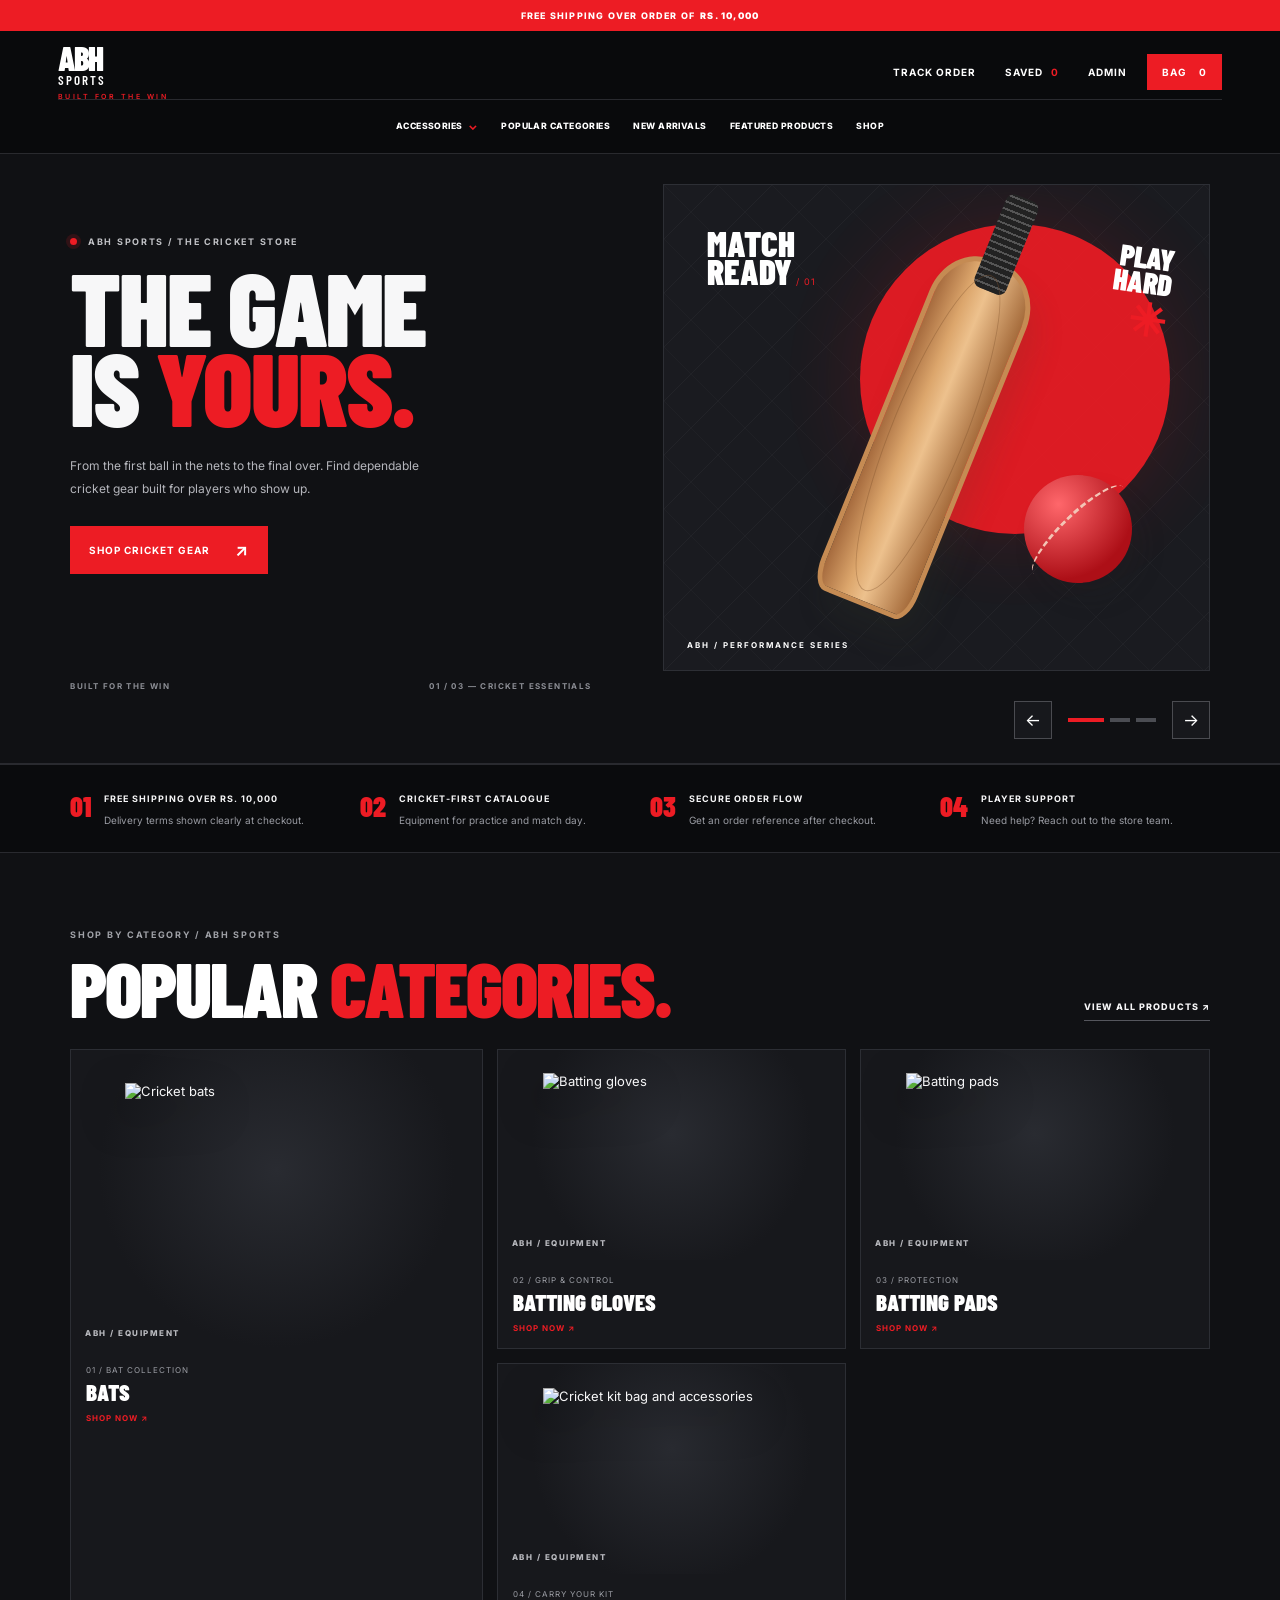
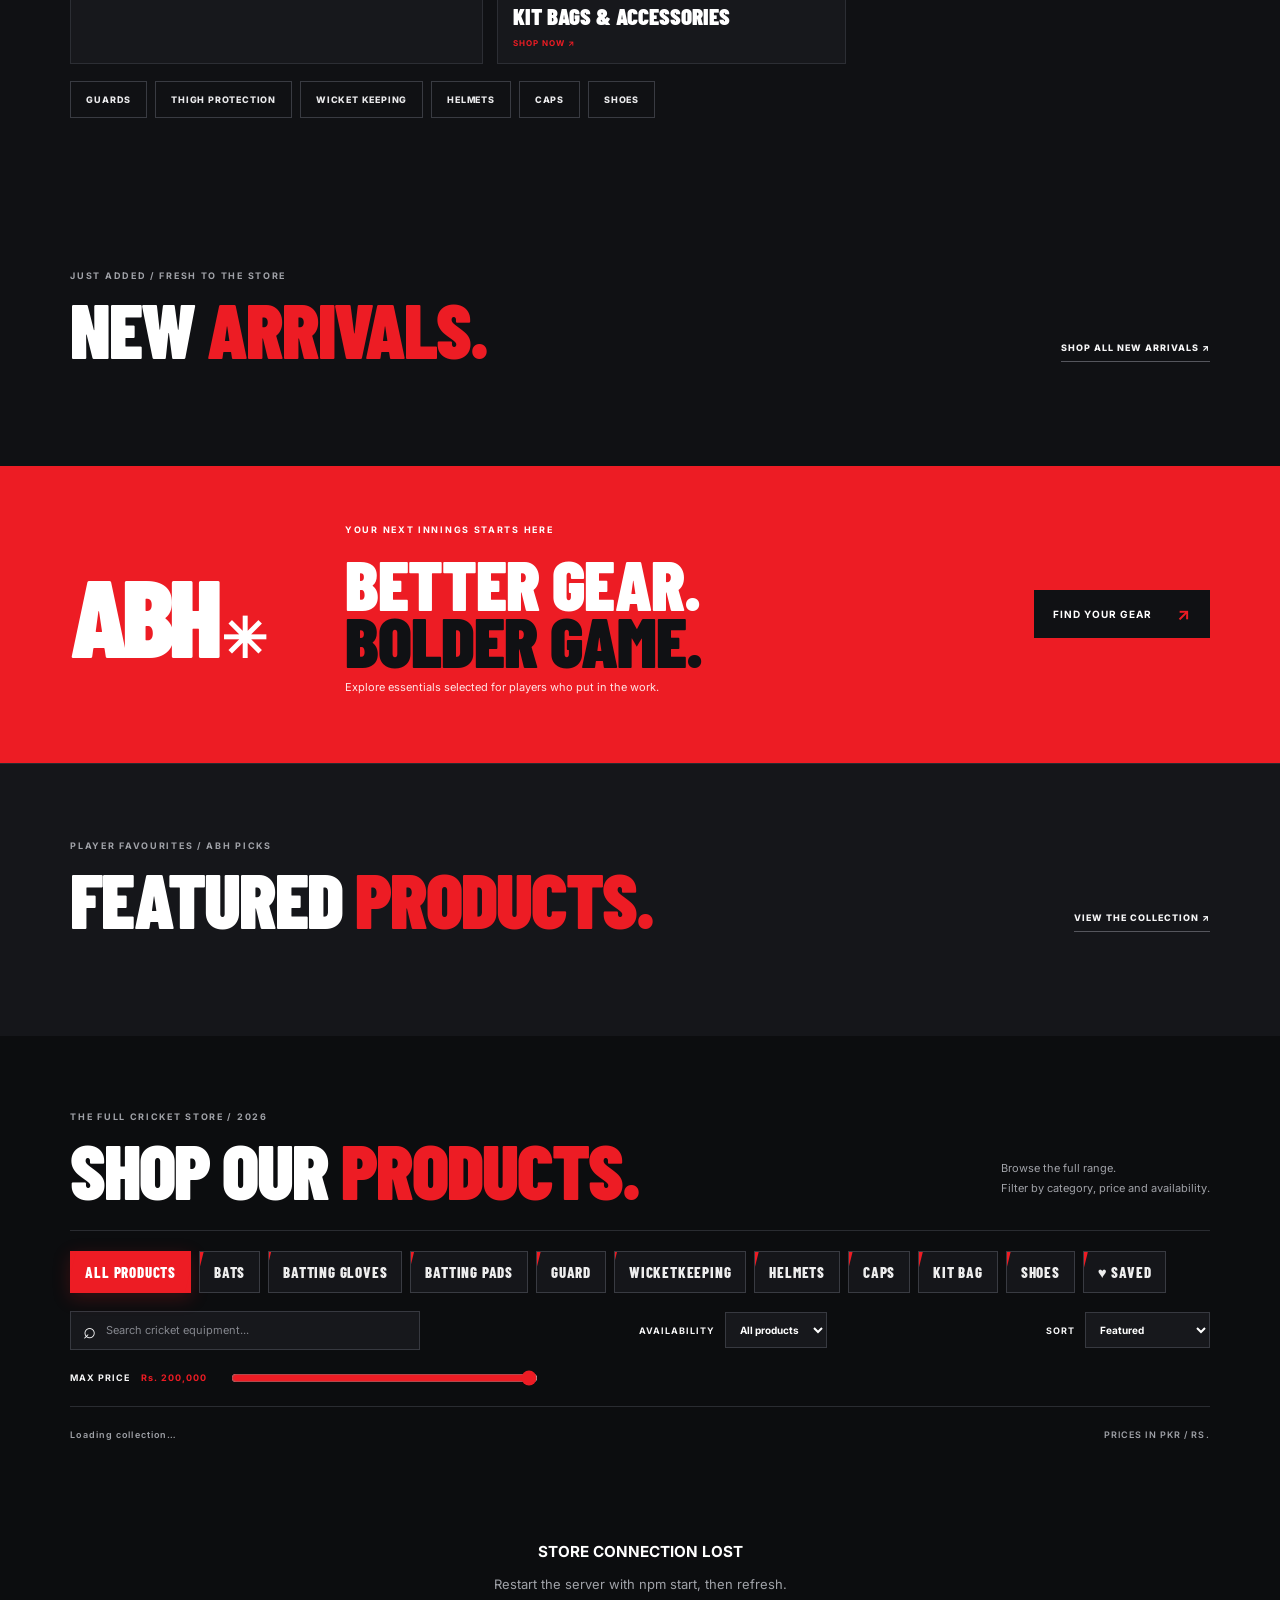
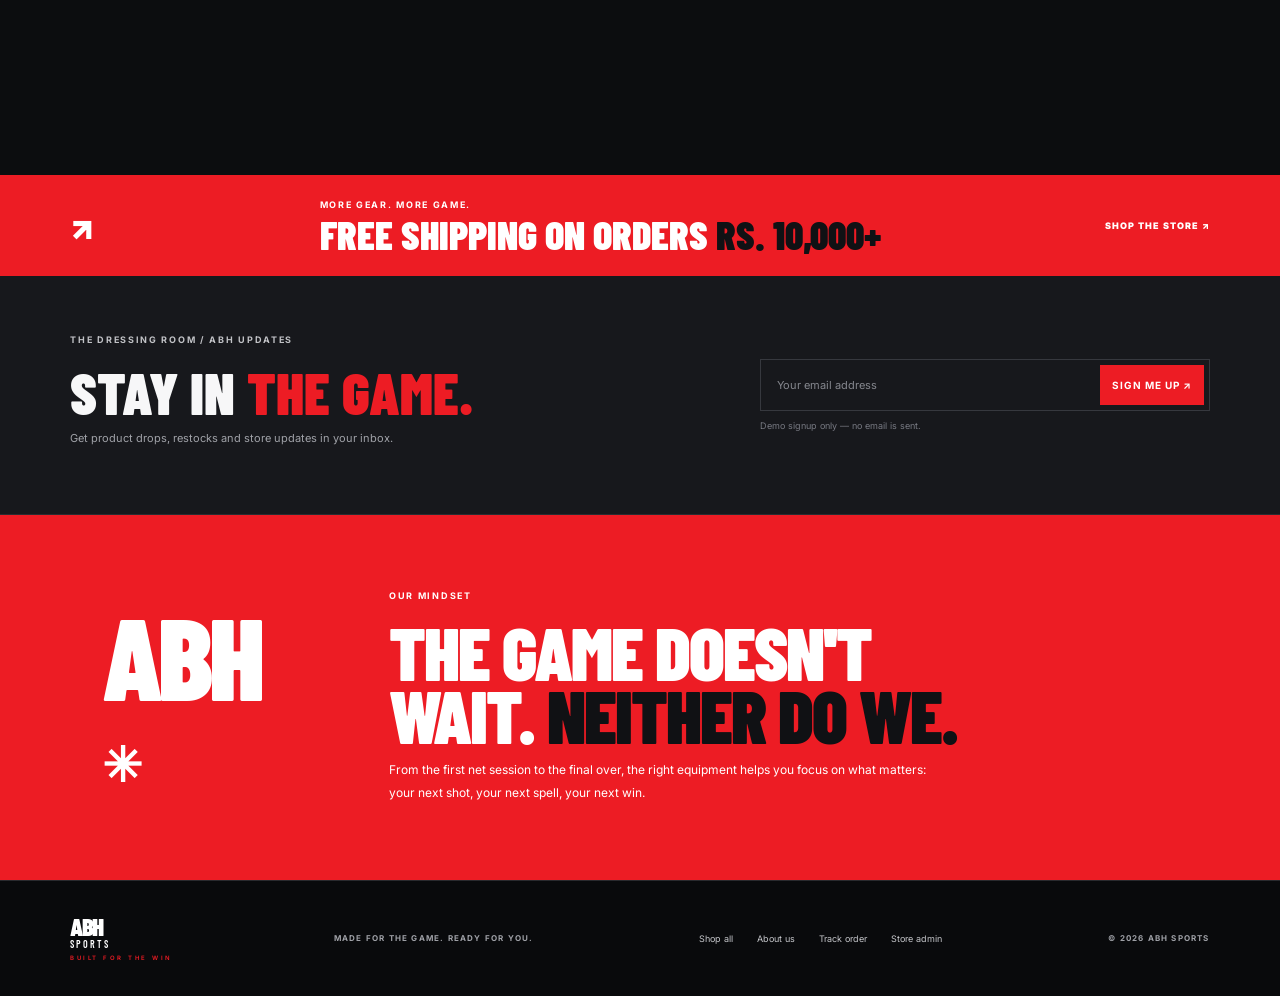
==== commit 76c6b03a: "Link storefront navigation to dedicated shop page" ====
--- a/public/index.html
+++ b/public/index.html
@@ -4,7 +4,7 @@
 <div class="nav-dropdown"><button class="nav-link nav-dropdown-toggle" id="accessoriesToggle" aria-expanded="false" aria-controls="accessoriesMenu">ACCESSORIES <span class="nav-chevron">⌄</span></button><div class="nav-dropdown-menu" id="accessoriesMenu">
 <a href="#shop" data-jump="Bats">Bats</a><a href="#shop" data-jump="Batting Gloves">Batting Gloves</a><a href="#shop" data-jump="Batting Pads">Batting Pads</a><a href="#shop" data-jump="Guard">Guard</a><a href="#shop" data-jump="Wicketkeeping">Wicketkeeping</a><a href="#shop" data-jump="Helmets">Helmets</a><a href="#shop" data-jump="Caps">Caps</a><a href="#shop" data-jump="Kit Bag">Kit Bag</a><a href="#shop" data-jump="Shoes">Shoes</a>
 </div></div>
-<a class="nav-link" href="#popular">POPULAR CATEGORIES</a><a class="nav-link" href="#new-arrivals">NEW ARRIVALS</a><a class="nav-link" href="#featured">FEATURED PRODUCTS</a><a class="nav-link" href="#shop">SHOP OUR PRODUCTS</a></nav><div class="header-actions"><button class="text-button" id="trackOpen">TRACK ORDER</button><button class="text-button wishlist-header" id="wishlistToggle">SAVED <span id="wishlistCount">0</span></button><button class="text-button" id="adminOpen">ADMIN</button><button class="cart-button" id="cartOpen">BAG <span id="cartCount">0</span></button><button class="menu-button" id="menuToggle" aria-label="Open menu">☰</button></div></header>
+<a class="nav-link" href="#popular">POPULAR CATEGORIES</a><a class="nav-link" href="#new-arrivals">NEW ARRIVALS</a><a class="nav-link" href="#featured">FEATURED PRODUCTS</a><a class="nav-link" href="/shop.html">SHOP</a></nav><div class="header-actions"><button class="text-button" id="trackOpen">TRACK ORDER</button><button class="text-button wishlist-header" id="wishlistToggle">SAVED <span id="wishlistCount">0</span></button><button class="text-button" id="adminOpen" type="button">ADMIN</button><button class="cart-button" id="cartOpen">BAG <span id="cartCount">0</span></button><button class="menu-button" id="menuToggle" aria-label="Open menu">☰</button></div></header>
 <main id="home">
 <section class="hero hero-slider" aria-label="Featured cricket collections">
   <article class="hero-slide active" data-slide="0"><div class="hero-copy"><p class="eyebrow"><span class="live-dot"></span> ABH SPORTS / THE CRICKET STORE</p><h1>THE GAME<br>IS <em>YOURS.</em></h1><p class="hero-text">From the first ball in the nets to the final over. Find dependable cricket gear built for players who show up.</p><a class="primary-button" href="#popular">SHOP CRICKET GEAR <span>↗</span></a><div class="hero-foot"><span>BUILT FOR THE WIN</span><span>01 / 03 — CRICKET ESSENTIALS</span></div></div><div class="hero-art hero-art-one" aria-label="Cricket bat and ball illustration"><div class="sun"></div><div class="art-tag">MATCH<br>READY<span> / 01</span></div><div class="bat-shape"><div class="bat-grip"></div></div><div class="ball-shape"><span></span></div><div class="art-bottom">ABH / PERFORMANCE SERIES</div><div class="hero-stamp">PLAY<br>HARD<span>✳</span></div></div></article>
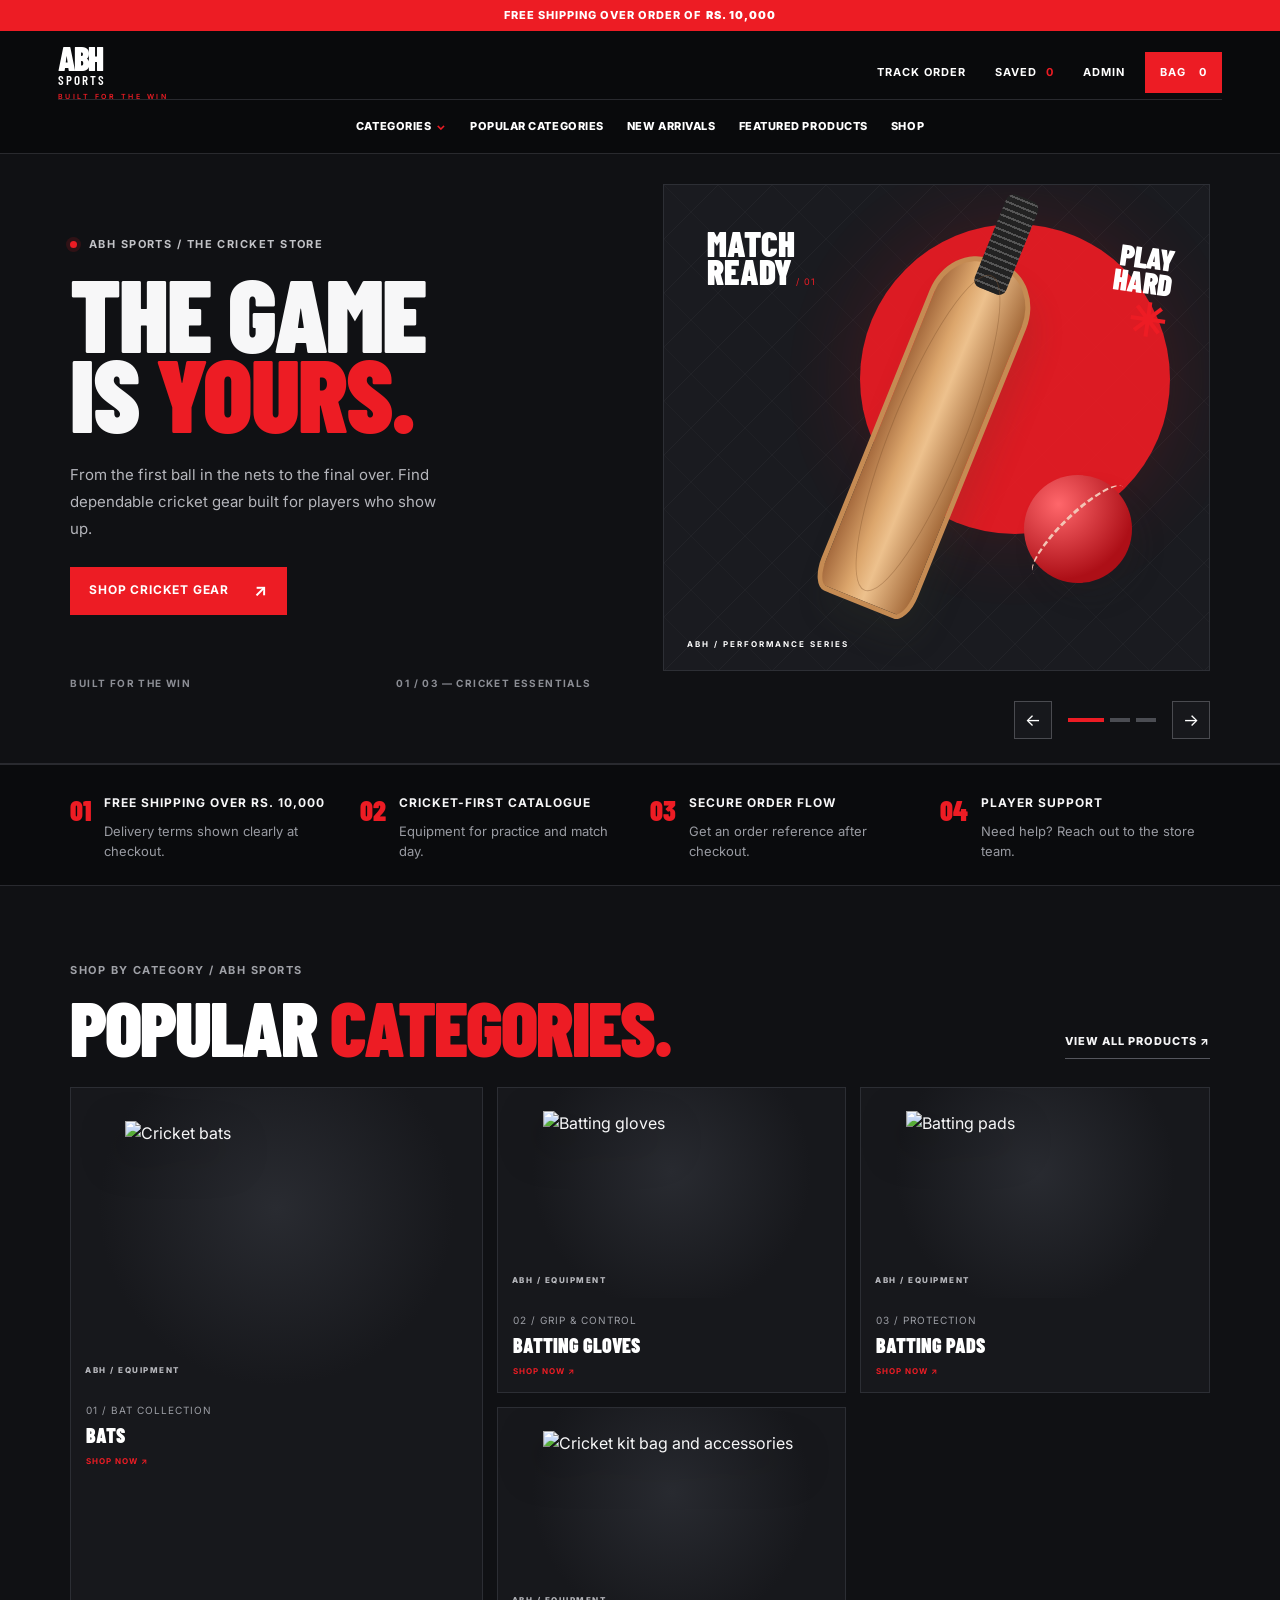
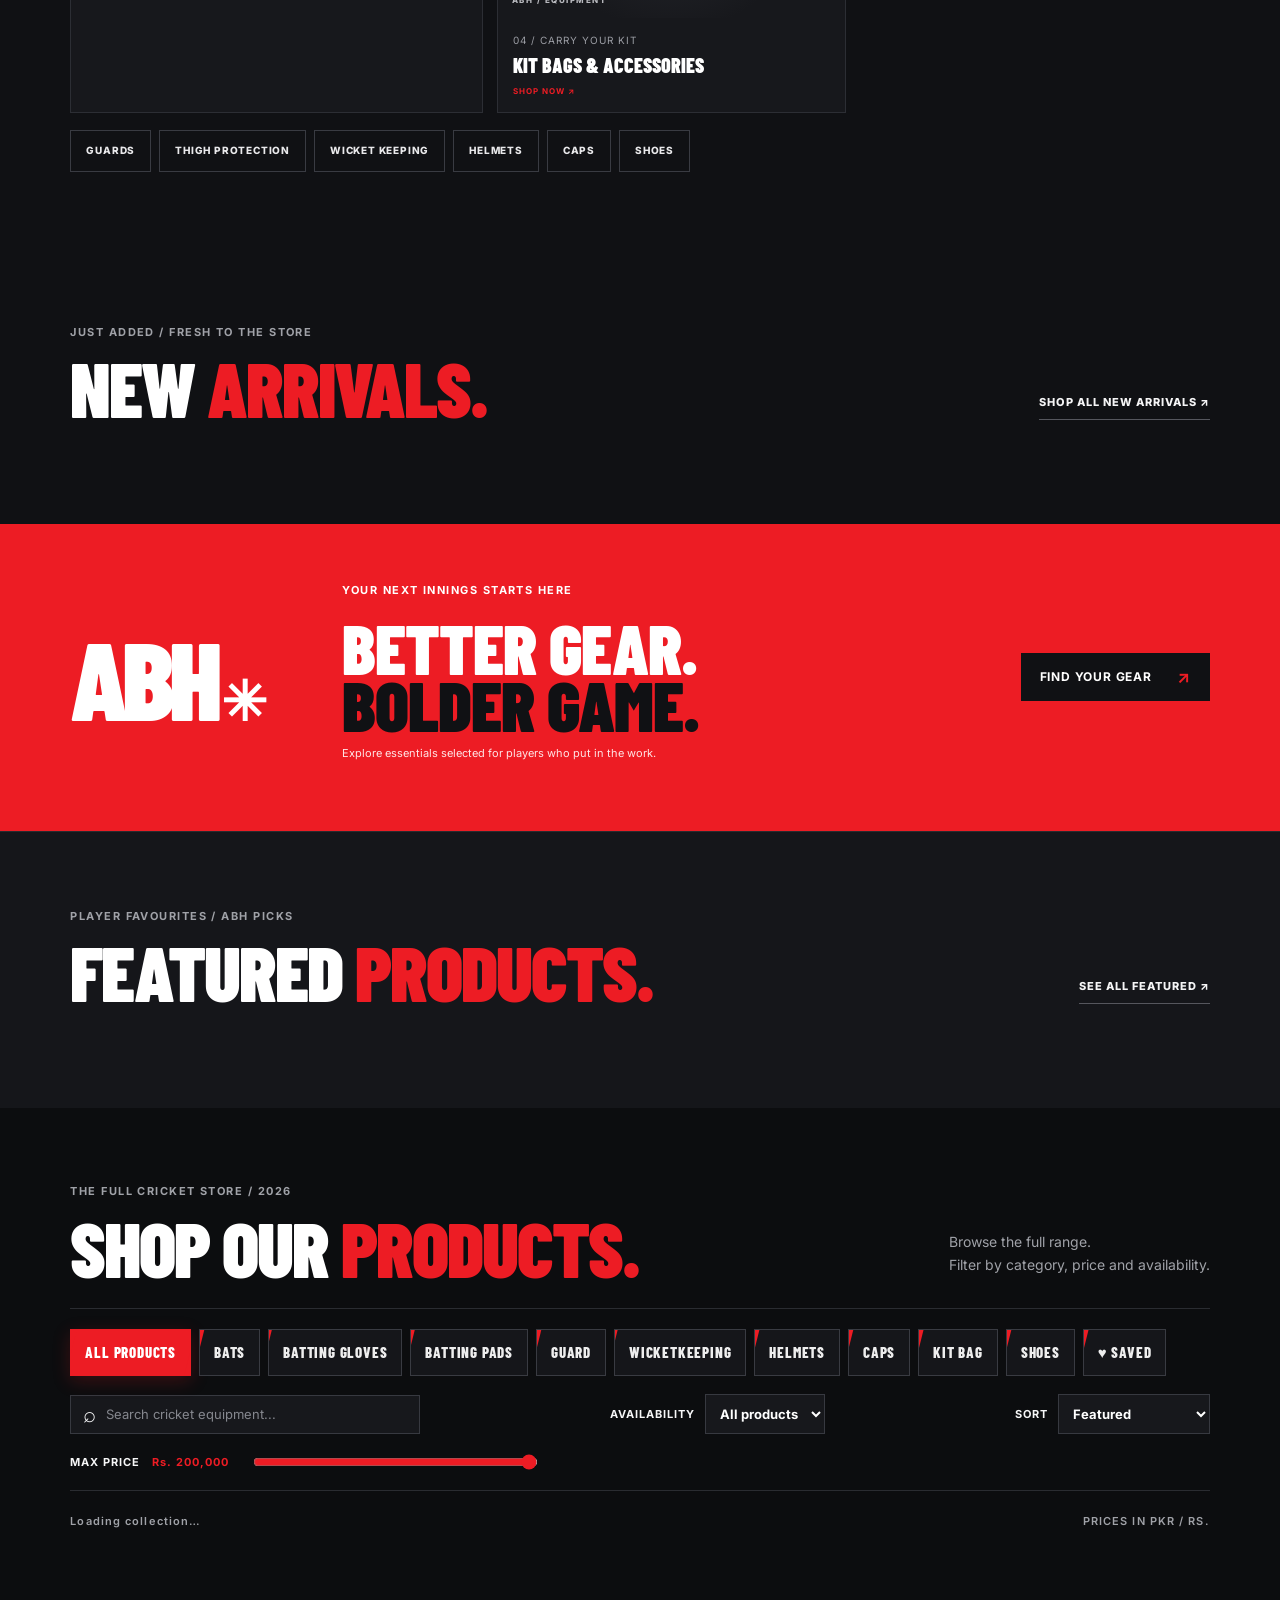
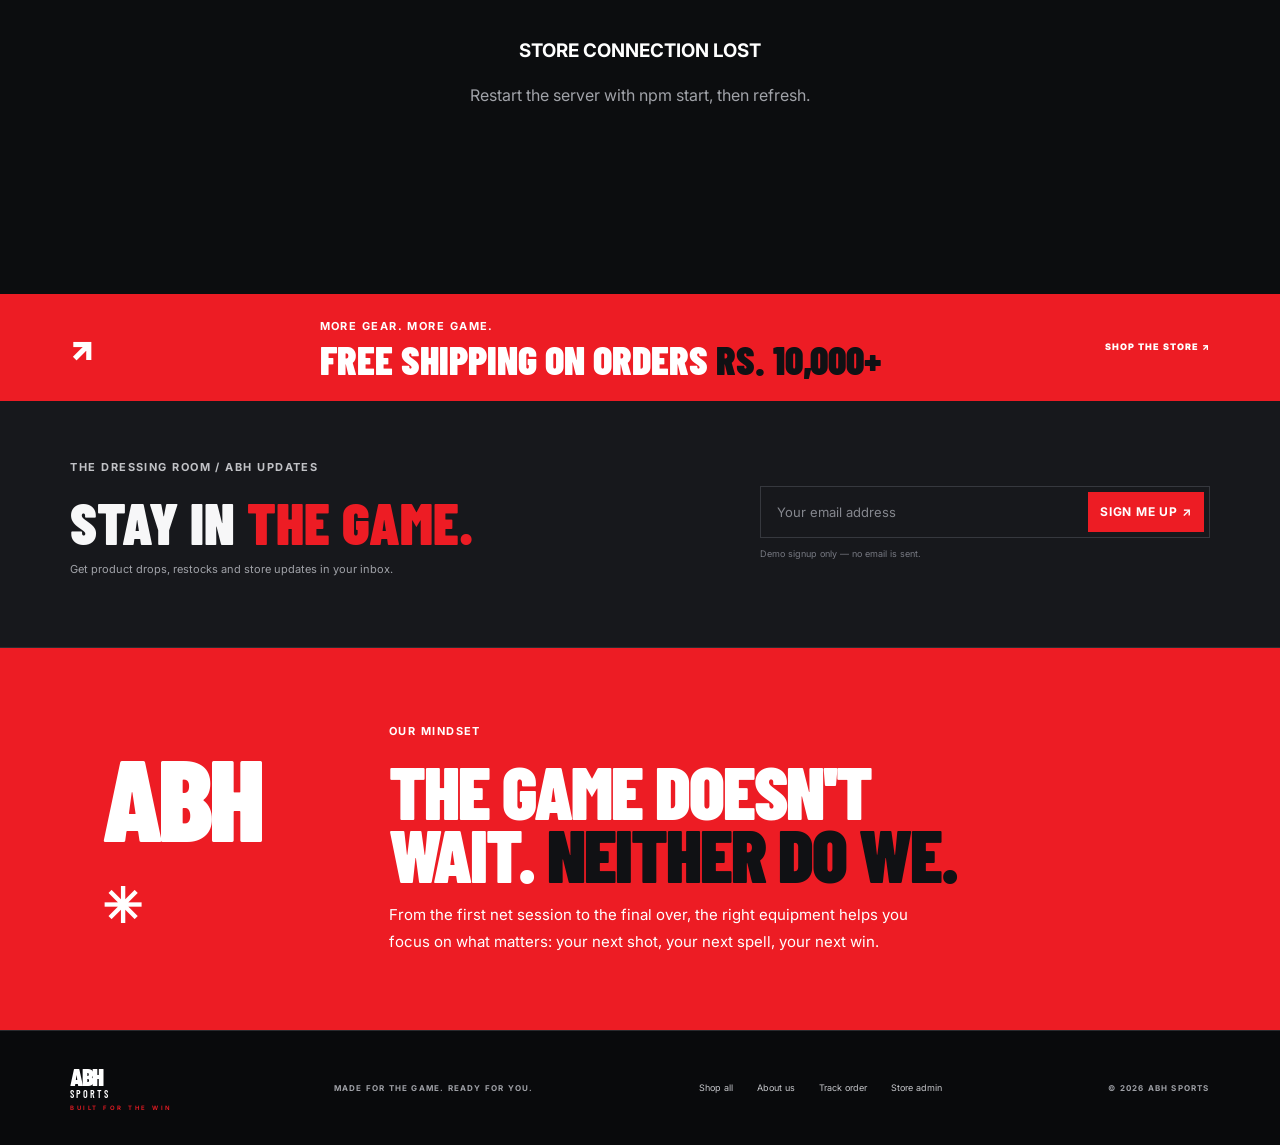
==== commit dad8a389: "Refine homepage sections and category navigation" ====
--- a/public/index.html
+++ b/public/index.html
@@ -1,8 +1,8 @@
 <!DOCTYPE html>
 <html lang="en"><head><meta charset="UTF-8"><meta name="viewport" content="width=device-width,initial-scale=1"><title>ABH SPORTS — Built for the Win</title><link rel="preconnect" href="https://fonts.googleapis.com"><link href="https://fonts.googleapis.com/css2?family=Barlow+Condensed:wght@500;600;700;800;900&family=Inter:wght@400;500;600;700&display=swap" rel="stylesheet"><link rel="stylesheet" href="styles.css"></head>
 <body><div class="announcement">FREE SHIPPING OVER ORDER OF <strong>RS. 10,000</strong></div><header class="site-header"><a class="brand" href="#home">ABH<span>SPORTS</span><small>BUILT FOR THE WIN</small></a><nav class="main-navigation" aria-label="Main navigation">
-<div class="nav-dropdown"><button class="nav-link nav-dropdown-toggle" id="accessoriesToggle" aria-expanded="false" aria-controls="accessoriesMenu">ACCESSORIES <span class="nav-chevron">⌄</span></button><div class="nav-dropdown-menu" id="accessoriesMenu">
-<a href="#shop" data-jump="Bats">Bats</a><a href="#shop" data-jump="Batting Gloves">Batting Gloves</a><a href="#shop" data-jump="Batting Pads">Batting Pads</a><a href="#shop" data-jump="Guard">Guard</a><a href="#shop" data-jump="Wicketkeeping">Wicketkeeping</a><a href="#shop" data-jump="Helmets">Helmets</a><a href="#shop" data-jump="Caps">Caps</a><a href="#shop" data-jump="Kit Bag">Kit Bag</a><a href="#shop" data-jump="Shoes">Shoes</a>
+<div class="nav-dropdown"><button class="nav-link nav-dropdown-toggle" id="accessoriesToggle" aria-expanded="false" aria-controls="accessoriesMenu">CATEGORIES <span class="nav-chevron">⌄</span></button><div class="nav-dropdown-menu" id="accessoriesMenu">
+<a href="/shop.html?category=Bats">Bats</a><a href="/shop.html?category=Batting%20Gloves">Batting Gloves</a><a href="/shop.html?category=Batting%20Pads">Batting Pads</a><a href="/shop.html?category=Guard">Guard</a><a href="/shop.html?category=Wicketkeeping">Wicketkeeping</a><a href="/shop.html?category=Helmets">Helmets</a><a href="/shop.html?category=Caps">Caps</a><a href="/shop.html?category=Kit%20Bag">Kit Bag</a><a href="/shop.html?category=Shoes">Shoes</a>
 </div></div>
 <a class="nav-link" href="#popular">POPULAR CATEGORIES</a><a class="nav-link" href="#new-arrivals">NEW ARRIVALS</a><a class="nav-link" href="#featured">FEATURED PRODUCTS</a><a class="nav-link" href="/shop.html">SHOP</a></nav><div class="header-actions"><button class="text-button" id="trackOpen">TRACK ORDER</button><button class="text-button wishlist-header" id="wishlistToggle">SAVED <span id="wishlistCount">0</span></button><button class="text-button" id="adminOpen" type="button">ADMIN</button><button class="cart-button" id="cartOpen">BAG <span id="cartCount">0</span></button><button class="menu-button" id="menuToggle" aria-label="Open menu">☰</button></div></header>
 <main id="home">
@@ -13,17 +13,17 @@
   <div class="hero-controls"><button id="heroPrev" aria-label="Previous banner">←</button><div class="hero-dots"><button class="active" data-slide-to="0" aria-label="Show banner 1"></button><button data-slide-to="1" aria-label="Show banner 2"></button><button data-slide-to="2" aria-label="Show banner 3"></button></div><button id="heroNext" aria-label="Next banner">→</button></div>
 </section>
 <section class="service-strip"><article><span>01</span><div><strong>FREE SHIPPING OVER RS. 10,000</strong><p>Delivery terms shown clearly at checkout.</p></div></article><article><span>02</span><div><strong>CRICKET-FIRST CATALOGUE</strong><p>Equipment for practice and match day.</p></div></article><article><span>03</span><div><strong>SECURE ORDER FLOW</strong><p>Get an order reference after checkout.</p></div></article><article><span>04</span><div><strong>PLAYER SUPPORT</strong><p>Need help? Reach out to the store team.</p></div></article></section>
-<section class="popular-section" id="popular"><div class="section-heading"><div><p class="eyebrow">SHOP BY CATEGORY / ABH SPORTS</p><h2>POPULAR <em>CATEGORIES.</em></h2></div><a class="text-link" href="#shop">VIEW ALL PRODUCTS ↗</a></div><div class="category-showcase">
-<a href="#shop" class="category-feature category-feature-large" data-jump="Bats"><div class="category-art category-art-bat"><img src="/images/bats.svg" alt="Cricket bats" loading="lazy"></div><div class="category-caption"><span>01 / BAT COLLECTION</span><strong>BATS</strong><b>SHOP NOW ↗</b></div></a>
+<section class="popular-section" id="popular"><div class="section-heading"><div><p class="eyebrow">SHOP BY CATEGORY / ABH SPORTS</p><h2>POPULAR <em>CATEGORIES.</em></h2></div><a class="text-link" href="/shop.html">VIEW ALL PRODUCTS ↗</a></div><div class="category-showcase">
+<a href="/shop.html" class="category-feature category-feature-large" data-jump="Bats"><div class="category-art category-art-bat"><img src="/images/bats.svg" alt="Cricket bats" loading="lazy"></div><div class="category-caption"><span>01 / BAT COLLECTION</span><strong>BATS</strong><b>SHOP NOW ↗</b></div></a>
 <a href="#shop" class="category-feature" data-jump="Batting Gloves"><div class="category-art"><img src="/images/gloves.svg" alt="Batting gloves" loading="lazy"></div><div class="category-caption"><span>02 / GRIP & CONTROL</span><strong>BATTING GLOVES</strong><b>SHOP NOW ↗</b></div></a>
 <a href="#shop" class="category-feature" data-jump="Batting Pads"><div class="category-art"><img src="/images/pads.svg" alt="Batting pads" loading="lazy"></div><div class="category-caption"><span>03 / PROTECTION</span><strong>BATTING PADS</strong><b>SHOP NOW ↗</b></div></a>
 <a href="#shop" class="category-feature" data-jump="Kit Bag"><div class="category-art"><img src="/images/accessories.svg" alt="Cricket kit bag and accessories" loading="lazy"></div><div class="category-caption"><span>04 / CARRY YOUR KIT</span><strong>KIT BAGS & ACCESSORIES</strong><b>SHOP NOW ↗</b></div></a>
 </div><div class="category-chips"><button data-jump="Guard">GUARDS</button><button data-jump="Thigh">THIGH PROTECTION</button><button data-jump="Wicket">WICKET KEEPING</button><button data-jump="Helmets">HELMETS</button><button data-jump="Caps">CAPS</button><button data-jump="Shoes">SHOES</button></div></section>
-<section class="arrival-section" id="new-arrivals"><div class="section-heading"><div><p class="eyebrow">JUST ADDED / FRESH TO THE STORE</p><h2>NEW <em>ARRIVALS.</em></h2></div><a class="text-link" href="#shop">SHOP ALL NEW ARRIVALS ↗</a></div><div class="landing-product-grid" id="newArrivalsGrid"></div></section>
-<section class="promo-band"><div class="promo-mark">ABH<span>✳</span></div><div><p class="eyebrow">YOUR NEXT INNINGS STARTS HERE</p><h2>BETTER GEAR.<br><em>BOLDER GAME.</em></h2><p>Explore essentials selected for players who put in the work.</p></div><a class="primary-button" href="#shop">FIND YOUR GEAR <span>↗</span></a></section>
-<section class="arrival-section featured-section" id="featured"><div class="section-heading"><div><p class="eyebrow">PLAYER FAVOURITES / ABH PICKS</p><h2>FEATURED <em>PRODUCTS.</em></h2></div><a class="text-link" href="#shop">VIEW THE COLLECTION ↗</a></div><div class="landing-product-grid" id="featuredGrid"></div></section>
-<section class="shop-section" id="shop"><div class="section-heading"><div><p class="eyebrow">THE FULL CRICKET STORE / 2026</p><h2>SHOP OUR <em>PRODUCTS.</em></h2></div><p class="section-note">Browse the full range.<br>Filter by category, price and availability.</p></div><div class="shop-tools"><div class="category-tabs" id="categoryTabs"><button class="active" data-category="All">ALL PRODUCTS</button><button data-category="Bats">BATS</button><button data-category="Batting Gloves">BATTING GLOVES</button><button data-category="Batting Pads">BATTING PADS</button><button data-category="Guard">GUARD</button><button data-category="Wicketkeeping">WICKETKEEPING</button><button data-category="Helmets">HELMETS</button><button data-category="Caps">CAPS</button><button data-category="Kit Bag">KIT BAG</button><button data-category="Shoes">SHOES</button><button data-category="Wishlist" id="wishlistTab">♥ SAVED</button></div><div class="filters"><label class="search-box"><span>⌕</span><input id="search" placeholder="Search cricket equipment..."></label><label class="filter-label">AVAILABILITY <select id="availability"><option value="all">All products</option><option value="in">In stock</option><option value="out">Out of stock</option></select></label><label class="filter-label">SORT <select id="sort"><option value="featured">Featured</option><option value="price-low">Price: low to high</option><option value="price-high">Price: high to low</option><option value="name">Name A–Z</option></select></label></div><div class="price-filter"><label for="priceRange">MAX PRICE <strong id="priceValue">Rs. 200,000</strong></label><input type="range" id="priceRange" min="250" max="200000" step="1000" value="200000"></div></div><div class="result-line"><span id="resultCount">Loading collection…</span><span>PRICES IN PKR / RS.</span></div><div class="product-grid" id="productGrid"></div></section>
-<section class="shipping-banner"><span class="shipping-icon">↗</span><div><p class="eyebrow">MORE GEAR. MORE GAME.</p><h2>FREE SHIPPING ON ORDERS <em>RS. 10,000+</em></h2></div><a href="#shop">SHOP THE STORE ↗</a></section>
+<section class="arrival-section" id="new-arrivals"><div class="section-heading"><div><p class="eyebrow">JUST ADDED / FRESH TO THE STORE</p><h2>NEW <em>ARRIVALS.</em></h2></div><a class="text-link" href="/shop.html?sort=newest">SHOP ALL NEW ARRIVALS ↗</a></div><div class="landing-product-grid" id="newArrivalsGrid"></div></section>
+<section class="promo-band"><div class="promo-mark">ABH<span>✳</span></div><div><p class="eyebrow">YOUR NEXT INNINGS STARTS HERE</p><h2>BETTER GEAR.<br><em>BOLDER GAME.</em></h2><p>Explore essentials selected for players who put in the work.</p></div><a class="primary-button" href="/shop.html">FIND YOUR GEAR <span>↗</span></a></section>
+<section class="arrival-section featured-section" id="featured"><div class="section-heading"><div><p class="eyebrow">PLAYER FAVOURITES / ABH PICKS</p><h2>FEATURED <em>PRODUCTS.</em></h2></div><a class="text-link" href="/shop.html?featured=1">SEE ALL FEATURED ↗</a></div><div class="landing-product-grid" id="featuredGrid"></div></section>
+<section class="shop-section" id="shop" aria-hidden="true"><div class="section-heading"><div><p class="eyebrow">THE FULL CRICKET STORE / 2026</p><h2>SHOP OUR <em>PRODUCTS.</em></h2></div><p class="section-note">Browse the full range.<br>Filter by category, price and availability.</p></div><div class="shop-tools"><div class="category-tabs" id="categoryTabs"><button class="active" data-category="All">ALL PRODUCTS</button><button data-category="Bats">BATS</button><button data-category="Batting Gloves">BATTING GLOVES</button><button data-category="Batting Pads">BATTING PADS</button><button data-category="Guard">GUARD</button><button data-category="Wicketkeeping">WICKETKEEPING</button><button data-category="Helmets">HELMETS</button><button data-category="Caps">CAPS</button><button data-category="Kit Bag">KIT BAG</button><button data-category="Shoes">SHOES</button><button data-category="Wishlist" id="wishlistTab">♥ SAVED</button></div><div class="filters"><label class="search-box"><span>⌕</span><input id="search" placeholder="Search cricket equipment..."></label><label class="filter-label">AVAILABILITY <select id="availability"><option value="all">All products</option><option value="in">In stock</option><option value="out">Out of stock</option></select></label><label class="filter-label">SORT <select id="sort"><option value="featured">Featured</option><option value="price-low">Price: low to high</option><option value="price-high">Price: high to low</option><option value="name">Name A–Z</option></select></label></div><div class="price-filter"><label for="priceRange">MAX PRICE <strong id="priceValue">Rs. 200,000</strong></label><input type="range" id="priceRange" min="250" max="200000" step="1000" value="200000"></div></div><div class="result-line"><span id="resultCount">Loading collection…</span><span>PRICES IN PKR / RS.</span></div><div class="product-grid" id="productGrid"></div></section>
+<section class="shipping-banner"><span class="shipping-icon">↗</span><div><p class="eyebrow">MORE GEAR. MORE GAME.</p><h2>FREE SHIPPING ON ORDERS <em>RS. 10,000+</em></h2></div><a href="/shop.html">SHOP THE STORE ↗</a></section>
 <section class="newsletter"><div><p class="eyebrow">THE DRESSING ROOM / ABH UPDATES</p><h2>STAY IN <em>THE GAME.</em></h2><p>Get product drops, restocks and store updates in your inbox.</p></div><form id="newsletterForm"><label class="search-box"><input type="email" required placeholder="Your email address" aria-label="Your email address"><button class="primary-button" type="submit">SIGN ME UP ↗</button></label><small>Demo signup only — no email is sent.</small></form></section>
 <section class="manifesto" id="about"><div class="manifesto-mark">ABH<br><span>✳</span></div><div><p class="eyebrow">OUR MINDSET</p><h2>THE GAME DOESN'T<br>WAIT. <em>NEITHER DO WE.</em></h2><p>From the first net session to the final over, the right equipment helps you focus on what matters: your next shot, your next spell, your next win.</p></div></section></main>
 <footer><a class="brand footer-brand" href="#home">ABH<span>SPORTS</span><small>BUILT FOR THE WIN</small></a><p>MADE FOR THE GAME. READY FOR YOU.</p><div class="footer-links"><a href="#shop">Shop all</a><a href="#about">About us</a><button id="footerTrack">Track order</button><button id="footerAdmin">Store admin</button></div><span>© 2026 ABH SPORTS</span></footer>
--- a/public/styles.css
+++ b/public/styles.css
@@ -1,4 +1,4 @@
-:root{--ink:#11130f;--paper:#f7f8f3;--lime:#d8f36a;--muted:#777b70;--line:#e1e4da;--white:#fff;--red:#b74435;--display:'Barlow Condensed',sans-serif;--body:'Inter',sans-serif}*{box-sizing:border-box}html{scroll-behavior:smooth}body{margin:0;background:var(--paper);color:var(--ink);font-family:var(--body);font-size:13px}button,input,select{font:inherit}button,a{-webkit-tap-highlight-color:transparent}button{cursor:pointer}a{color:inherit;text-decoration:none}.announcement{height:31px;display:flex;justify-content:center;align-items:center;gap:5px;background:var(--lime);font-size:9px;font-weight:700;letter-spacing:1.2px}.announcement strong{font-weight:900}.site-header{height:85px;padding:0 5.5%;display:flex;align-items:center;justify-content:space-between;border-bottom:1px solid var(--line);background:var(--paper)}.brand{font-family:var(--display);font-weight:900;font-size:33px;letter-spacing:-1.6px;line-height:.8;display:flex;flex-direction:column}.brand span{font-weight:600;letter-spacing:2px;font-size:13px;margin-top:4px}.brand small{font-family:var(--body);font-size:7px;font-weight:600;letter-spacing:2.5px;margin-top:8px}.site-header nav{display:flex;gap:34px;margin-left:8%;font-size:10px;letter-spacing:1.1px;font-weight:700}.site-header nav a:hover,.text-button:hover{opacity:.55}.header-actions{display:flex;align-items:center;gap:22px}.text-button{border:0;background:none;font-size:10px;font-weight:700;letter-spacing:1px;padding:8px}.cart-button{background:var(--ink);color:white;border:0;padding:12px 15px;font-size:10px;font-weight:700;letter-spacing:1px}.cart-button span{color:var(--lime);margin-left:9px}.menu-button{display:none;border:0;background:none;font-size:20px}.hero{display:grid;grid-template-columns:1.03fr .97fr;min-height:555px;padding:0 5.5%;border-bottom:1px solid var(--line)}.hero-copy{padding:75px 4vw 26px 0;display:flex;align-items:flex-start;flex-direction:column}.eyebrow{font-size:9px;font-weight:700;letter-spacing:1.7px;margin:0 0 20px;color:#555a4e}.live-dot{display:inline-block;width:7px;height:7px;border-radius:50%;background:#8caf21;margin-right:7px}.hero h1,.section-heading h2,.manifesto h2{font-family:var(--display);font-size:clamp(68px,8vw,122px);font-weight:900;line-height:.78;letter-spacing:-2px;margin:0;text-transform:uppercase}.hero h1 em,.section-heading h2 em,.manifesto h2 em{font-style:normal;color:#7f9c31}.hero-text{max-width:350px;line-height:1.9;color:#666b60;margin:28px 0 25px;font-size:12px}.primary-button{border:0;background:var(--ink);color:white;min-height:48px;padding:0 19px;display:inline-flex;align-items:center;justify-content:space-between;gap:25px;font-size:10px;letter-spacing:1px;font-weight:700;transition:background .2s,color .2s}.primary-button span{font-size:17px;color:var(--lime)}.primary-button:hover{background:var(--lime);color:var(--ink)}.primary-button:hover span{color:var(--ink)}.hero-foot{display:flex;justify-content:space-between;width:100%;margin-top:auto;padding-top:30px;font-size:8px;font-weight:700;letter-spacing:1.4px;color:#777b70}.hero-art{position:relative;overflow:hidden;background:#e8eddb;min-height:490px;margin:25px 0 25px 4%;display:flex;align-items:center;justify-content:center;background-image:linear-gradient(135deg,transparent 49.7%,rgba(40,50,30,.06) 50%,transparent 50.3%),linear-gradient(45deg,transparent 49.7%,rgba(40,50,30,.04) 50%,transparent 50.3%);background-size:50px 50px}.sun{position:absolute;width:310px;height:310px;border-radius:50%;background:var(--lime);right:7%;top:8%;opacity:.8}.bat-shape{position:absolute;z-index:2;width:104px;height:370px;left:39%;top:13%;border-radius:44% 44% 14% 14% / 14% 14% 8% 8%;background:linear-gradient(90deg,#a66b3e,#dca66c 32%,#edc18d 52%,#a56b3b);transform:rotate(22deg);box-shadow:15px 20px 30px #39402a22;border:5px solid #c58b53}.bat-shape:before{content:'';position:absolute;top:-74px;left:32px;width:34px;height:100px;background:repeating-linear-gradient(0deg,#222 0 5px,#555 5px 7px);border-radius:8px}.bat-grip{position:absolute;inset:10px;border:1px solid #80532f66;border-radius:50%}.ball-shape{position:absolute;z-index:3;width:108px;height:108px;border-radius:50%;right:14%;bottom:18%;background:radial-gradient(circle at 32% 27%,#e66d5e,#b62f26 70%);box-shadow:12px 17px 23px #2222}.ball-shape span{position:absolute;width:125px;height:35px;border-top:3px dashed #f3c4b5;transform:rotate(-44deg);left:-8px;top:38px;border-radius:50%}.art-tag{position:absolute;left:8%;top:9%;font-family:var(--display);font-size:35px;font-weight:900;line-height:.8;z-index:4}.art-tag span{font:9px var(--body);letter-spacing:1px}.art-bottom{position:absolute;bottom:20px;left:23px;font-size:8px;font-weight:700;letter-spacing:2px}.ticker{overflow:hidden;background:var(--ink);color:white;padding:14px 0;white-space:nowrap;font-family:var(--display);font-size:19px;font-weight:800;letter-spacing:1.5px}.ticker div{display:flex;justify-content:space-around;gap:45px}.ticker b{color:var(--lime)}.shop-section{padding:88px 5.5% 100px}.section-heading{display:flex;align-items:flex-end;justify-content:space-between;margin-bottom:43px}.section-heading h2,.manifesto h2{font-size:clamp(48px,6vw,78px);line-height:.85}.section-heading .eyebrow{margin-bottom:15px}.section-note{color:var(--muted);font-size:11px;line-height:1.8;margin:0 0 3px}.shop-tools{border-top:1px solid var(--line);border-bottom:1px solid var(--line);padding:20px 0 18px}.category-tabs{display:flex;flex-wrap:wrap;gap:7px;margin-bottom:18px}.category-tabs button{border:1px solid #daddd2;background:transparent;padding:11px 14px;font-family:var(--display);font-weight:800;font-size:15px;letter-spacing:.4px;transition:all .2s}.category-tabs button:hover{border-color:var(--ink)}.category-tabs button.active{background:var(--ink);border-color:var(--ink);color:var(--lime)}.filters{display:flex;justify-content:space-between;gap:20px;align-items:center}.search-box{height:39px;border:1px solid var(--line);background:#fffefa;display:flex;align-items:center;padding:0 12px;gap:8px;flex:1;max-width:350px}.search-box span{font-size:22px}.search-box input{border:0;outline:0;background:none;width:100%;font-size:11px}.filter-label{font-size:9px;letter-spacing:1px;font-weight:700;display:flex;align-items:center;gap:10px}.filter-label select{border:1px solid var(--line);padding:10px;background:white;font-size:10px;letter-spacing:0}.price-filter{margin-top:18px;display:flex;align-items:center;gap:22px;max-width:470px}.price-filter label{font-size:9px;letter-spacing:1px;font-weight:700;white-space:nowrap}.price-filter label strong{margin-left:8px;color:#617a1f}.price-filter input{width:100%;accent-color:#829f32}.result-line{display:flex;justify-content:space-between;margin:22px 0 17px;font-size:9px;letter-spacing:1.1px;color:var(--muted);font-weight:600}.product-grid{display:grid;grid-template-columns:repeat(4,minmax(0,1fr));gap:30px 14px}.product-card{min-width:0;animation:fadeIn .32s ease both}.product-visual{height:245px;position:relative;background:#e9ebdf;overflow:hidden;display:flex;align-items:center;justify-content:center}.product-visual:after{content:'';position:absolute;inset:0;background:linear-gradient(140deg,transparent 50%,#fff4 50.3%,transparent 51%);pointer-events:none}.product-symbol{font-size:80px;filter:drop-shadow(8px 12px 5px #2222);z-index:1;transition:transform .3s}.product-card:hover .product-symbol{transform:scale(1.1) rotate(-5deg)}.product-index{position:absolute;top:13px;left:13px;font-size:8px;letter-spacing:1px;font-weight:700;z-index:2}.stock-pill{position:absolute;top:11px;right:11px;background:#fffefa;padding:6px 7px;font-size:8px;font-weight:700;z-index:2}.stock-pill.low{color:var(--red)}.product-info{padding:14px 1px 0}.product-meta{display:flex;justify-content:space-between;gap:6px;color:var(--muted);font-size:8px;font-weight:700;letter-spacing:1px;text-transform:uppercase}.product-info h3{font-size:12px;line-height:1.45;margin:9px 0 7px;font-weight:600;min-height:35px}.product-bottom{display:flex;justify-content:space-between;align-items:center}.product-price{font-size:12px;font-weight:700}.add-button{width:32px;height:32px;background:var(--ink);color:var(--lime);border:0;font-size:20px;transition:background .2s}.add-button:hover{background:#637c25}.add-button:disabled{background:#c7c9c0;color:#777;cursor:not-allowed}.empty-state{grid-column:1/-1;padding:70px 10px;text-align:center;color:var(--muted)}.manifesto{background:var(--lime);padding:75px 8%;display:grid;grid-template-columns:.6fr 2fr;gap:50px;align-items:center}.manifesto-mark{font-family:var(--display);font-size:clamp(60px,9vw,120px);font-weight:900;line-height:.7;letter-spacing:-5px}.manifesto-mark span{font-size:48px;letter-spacing:0}.manifesto h2{font-size:clamp(45px,6vw,74px)}.manifesto h2 em{color:#5d7121}.manifesto p:not(.eyebrow){max-width:540px;line-height:1.9;font-size:12px;margin-bottom:0;color:#3e472b}footer{padding:35px 5.5%;display:flex;align-items:center;justify-content:space-between;gap:20px}footer p,footer>span{font-size:8px;letter-spacing:1.2px;font-weight:700;color:var(--muted)}.footer-brand{font-size:25px}.footer-brand span{font-size:10px}.footer-brand small{font-size:6px}.overlay,.modal-backdrop{position:fixed;inset:0;background:#11130f80;z-index:20;opacity:0;visibility:hidden;transition:opacity .25s,visibility .25s}.overlay.open,.modal-backdrop.open{opacity:1;visibility:visible}.drawer{position:fixed;z-index:21;right:0;top:0;height:100%;width:min(460px,100%);background:var(--paper);padding:28px;display:flex;flex-direction:column;transform:translateX(105%);transition:transform .3s ease}.drawer.open{transform:translateX(0)}.drawer-head,.modal-head{display:flex;align-items:flex-start;justify-content:space-between;border-bottom:1px solid var(--line);padding-bottom:20px}.drawer-head .eyebrow,.modal-head .eyebrow{margin-bottom:8px}.drawer h2,.modal h2{font-family:var(--display);font-size:34px;line-height:1;margin:0;font-weight:900}.drawer h2 span{font-size:15px;color:var(--muted)}.close-button{background:none;border:0;font-size:29px;line-height:1;padding:0 4px}.cart-items{flex:1;overflow:auto}.cart-row{display:grid;grid-template-columns:62px 1fr auto;gap:12px;padding:17px 0;border-bottom:1px solid var(--line);align-items:center}.cart-icon{height:62px;background:#e8eddb;display:grid;place-items:center;font-size:30px}.cart-row h3{font-size:11px;margin:0 0 6px}.cart-row p{font-size:10px;color:var(--muted);margin:0}.qty-controls{display:flex;align-items:center;gap:10px;margin-top:9px}.qty-controls button{border:1px solid var(--line);background:white;width:22px;height:22px}.cart-row .remove{border:0;background:none;color:var(--muted);font-size:10px;text-decoration:underline}.cart-footer{border-top:1px solid var(--line);padding-top:18px}.subtotal,.checkout-total{display:flex;justify-content:space-between;align-items:center;font-size:10px;font-weight:700;letter-spacing:1px}.subtotal strong,.checkout-total strong{font-size:17px;letter-spacing:0}.cart-footer p{font-size:10px;color:var(--muted);line-height:1.7}.full{width:100%;margin-top:13px}.modal-backdrop{z-index:30;display:flex;align-items:center;justify-content:center;padding:20px;overflow:auto}.modal{width:min(600px,100%);max-height:calc(100vh - 40px);overflow:auto;background:var(--paper);padding:28px}.checkout-modal{width:min(640px,100%)}.modal-head{margin-bottom:22px}.form-grid{display:grid;grid-template-columns:1fr 1fr;gap:15px}.modal form>label,.form-grid label{display:flex;flex-direction:column;gap:7px;font-size:9px;letter-spacing:1px;font-weight:700}.form-grid .wide{grid-column:1/-1}.modal input:not([type=checkbox]):not([type=radio]),.modal select{width:100%;min-width:0;border:1px solid var(--line);background:#fffefa;padding:12px;font-size:11px;outline-color:#8ba63e;letter-spacing:0}.check-label{display:flex;align-items:center;gap:8px;margin:18px 0;font-size:10px!important;letter-spacing:0!important;font-weight:400!important}.check-label input{accent-color:var(--ink)}.payment-title{font-size:9px;font-weight:700;letter-spacing:1px;border-top:1px solid var(--line);padding-top:18px;margin-bottom:12px}.payment-option{display:flex!important;flex-direction:row!important;align-items:center;gap:11px;border:1px solid var(--line);padding:12px;margin-bottom:8px;letter-spacing:0!important}.payment-option input{accent-color:var(--ink)}.payment-option span{display:flex;flex-direction:column;gap:4px}.payment-option strong{font-size:11px}.payment-option small{font-size:9px;color:var(--muted);font-weight:400}.checkout-total{border-top:1px solid var(--line);padding-top:17px;margin-top:18px}.form-message{font-size:11px;line-height:1.6;color:#5e7821}.form-message.error{color:var(--red)}.muted-copy{color:var(--muted);font-size:11px;line-height:1.7;margin-bottom:20px}.admin-modal{width:min(900px,100%)}#adminLoginForm{max-width:430px;display:grid;gap:15px}.admin-topline{display:flex;justify-content:space-between;align-items:center;font-size:9px;letter-spacing:1px;font-weight:700;margin:8px 0 16px}.stats-grid{display:grid;grid-template-columns:repeat(4,1fr);gap:10px;margin-bottom:22px}.stat-card{padding:16px;background:#e9eddf}.stat-card span{display:block;font-size:8px;letter-spacing:1px;color:var(--muted);margin-bottom:8px}.stat-card strong{font-family:var(--display);font-size:29px}.admin-tabs{display:flex;gap:5px;border-bottom:1px solid var(--line);margin-bottom:15px}.admin-tabs button{padding:12px 14px;border:0;background:none;font-size:9px;font-weight:700;letter-spacing:.7px}.admin-tabs button.active{background:var(--ink);color:var(--lime)}.add-product-form{display:grid;grid-template-columns:2fr 1fr 1fr 1fr auto;gap:7px;margin-bottom:16px}.add-product-form .primary-button{min-height:38px;padding:0 12px}.table-wrap{overflow:auto;max-height:350px}table{width:100%;border-collapse:collapse;font-size:10px;text-align:left}th{font-size:8px;color:var(--muted);letter-spacing:1px}td,th{padding:12px 9px;border-bottom:1px solid var(--line);white-space:nowrap}td input{max-width:90px!important;padding:7px!important}td button{border:1px solid var(--line);background:white;padding:7px;font-size:9px}td button:hover{background:var(--lime)}td select{padding:7px!important}.toast{position:fixed;bottom:20px;left:50%;transform:translate(-50%,20px);background:var(--ink);color:white;padding:13px 18px;font-size:11px;z-index:50;opacity:0;pointer-events:none;transition:all .25s}.toast.show{opacity:1;transform:translate(-50%,0)}@keyframes fadeIn{from{opacity:0;transform:translateY(7px)}to{opacity:1;transform:translateY(0)}}
+:root{--ink:#11130f;--paper:#f7f8f3;--lime:#d8f36a;--muted:#777b70;--line:#e1e4da;--white:#fff;--red:#b74435;--display:'Barlow Condensed',sans-serif;--body:'Inter',sans-serif}*{box-sizing:border-box}html{scroll-behavior:smooth}body{margin:0;background:var(--paper);color:var(--ink);font-family:var(--body);font-size:15px}button,input,select{font:inherit}button,a{-webkit-tap-highlight-color:transparent}button{cursor:pointer}a{color:inherit;text-decoration:none}.announcement{height:31px;display:flex;justify-content:center;align-items:center;gap:5px;background:var(--lime);font-size:9px;font-weight:700;letter-spacing:1.2px}.announcement strong{font-weight:900}.site-header{height:85px;padding:0 5.5%;display:flex;align-items:center;justify-content:space-between;border-bottom:1px solid var(--line);background:var(--paper)}.brand{font-family:var(--display);font-weight:900;font-size:33px;letter-spacing:-1.6px;line-height:.8;display:flex;flex-direction:column}.brand span{font-weight:600;letter-spacing:2px;font-size:13px;margin-top:4px}.brand small{font-family:var(--body);font-size:7px;font-weight:600;letter-spacing:2.5px;margin-top:8px}.site-header nav{display:flex;gap:34px;margin-left:8%;font-size:10px;letter-spacing:1.1px;font-weight:700}.site-header nav a:hover,.text-button:hover{opacity:.55}.header-actions{display:flex;align-items:center;gap:22px}.text-button{border:0;background:none;font-size:10px;font-weight:700;letter-spacing:1px;padding:8px}.cart-button{background:var(--ink);color:white;border:0;padding:12px 15px;font-size:10px;font-weight:700;letter-spacing:1px}.cart-button span{color:var(--lime);margin-left:9px}.menu-button{display:none;border:0;background:none;font-size:20px}.hero{display:grid;grid-template-columns:1.03fr .97fr;min-height:555px;padding:0 5.5%;border-bottom:1px solid var(--line)}.hero-copy{padding:75px 4vw 26px 0;display:flex;align-items:flex-start;flex-direction:column}.eyebrow{font-size:9px;font-weight:700;letter-spacing:1.7px;margin:0 0 20px;color:#555a4e}.live-dot{display:inline-block;width:7px;height:7px;border-radius:50%;background:#8caf21;margin-right:7px}.hero h1,.section-heading h2,.manifesto h2{font-family:var(--display);font-size:clamp(68px,8vw,122px);font-weight:900;line-height:.78;letter-spacing:-2px;margin:0;text-transform:uppercase}.hero h1 em,.section-heading h2 em,.manifesto h2 em{font-style:normal;color:#7f9c31}.hero-text{max-width:350px;line-height:1.9;color:#666b60;margin:28px 0 25px;font-size:12px}.primary-button{border:0;background:var(--ink);color:white;min-height:48px;padding:0 19px;display:inline-flex;align-items:center;justify-content:space-between;gap:25px;font-size:10px;letter-spacing:1px;font-weight:700;transition:background .2s,color .2s}.primary-button span{font-size:17px;color:var(--lime)}.primary-button:hover{background:var(--lime);color:var(--ink)}.primary-button:hover span{color:var(--ink)}.hero-foot{display:flex;justify-content:space-between;width:100%;margin-top:auto;padding-top:30px;font-size:8px;font-weight:700;letter-spacing:1.4px;color:#777b70}.hero-art{position:relative;overflow:hidden;background:#e8eddb;min-height:490px;margin:25px 0 25px 4%;display:flex;align-items:center;justify-content:center;background-image:linear-gradient(135deg,transparent 49.7%,rgba(40,50,30,.06) 50%,transparent 50.3%),linear-gradient(45deg,transparent 49.7%,rgba(40,50,30,.04) 50%,transparent 50.3%);background-size:50px 50px}.sun{position:absolute;width:310px;height:310px;border-radius:50%;background:var(--lime);right:7%;top:8%;opacity:.8}.bat-shape{position:absolute;z-index:2;width:104px;height:370px;left:39%;top:13%;border-radius:44% 44% 14% 14% / 14% 14% 8% 8%;background:linear-gradient(90deg,#a66b3e,#dca66c 32%,#edc18d 52%,#a56b3b);transform:rotate(22deg);box-shadow:15px 20px 30px #39402a22;border:5px solid #c58b53}.bat-shape:before{content:'';position:absolute;top:-74px;left:32px;width:34px;height:100px;background:repeating-linear-gradient(0deg,#222 0 5px,#555 5px 7px);border-radius:8px}.bat-grip{position:absolute;inset:10px;border:1px solid #80532f66;border-radius:50%}.ball-shape{position:absolute;z-index:3;width:108px;height:108px;border-radius:50%;right:14%;bottom:18%;background:radial-gradient(circle at 32% 27%,#e66d5e,#b62f26 70%);box-shadow:12px 17px 23px #2222}.ball-shape span{position:absolute;width:125px;height:35px;border-top:3px dashed #f3c4b5;transform:rotate(-44deg);left:-8px;top:38px;border-radius:50%}.art-tag{position:absolute;left:8%;top:9%;font-family:var(--display);font-size:35px;font-weight:900;line-height:.8;z-index:4}.art-tag span{font:9px var(--body);letter-spacing:1px}.art-bottom{position:absolute;bottom:20px;left:23px;font-size:8px;font-weight:700;letter-spacing:2px}.ticker{overflow:hidden;background:var(--ink);color:white;padding:14px 0;white-space:nowrap;font-family:var(--display);font-size:19px;font-weight:800;letter-spacing:1.5px}.ticker div{display:flex;justify-content:space-around;gap:45px}.ticker b{color:var(--lime)}.shop-section{padding:88px 5.5% 100px}.section-heading{display:flex;align-items:flex-end;justify-content:space-between;margin-bottom:43px}.section-heading h2,.manifesto h2{font-size:clamp(48px,6vw,78px);line-height:.85}.section-heading .eyebrow{margin-bottom:15px}.section-note{color:var(--muted);font-size:11px;line-height:1.8;margin:0 0 3px}.shop-tools{border-top:1px solid var(--line);border-bottom:1px solid var(--line);padding:20px 0 18px}.category-tabs{display:flex;flex-wrap:wrap;gap:7px;margin-bottom:18px}.category-tabs button{border:1px solid #daddd2;background:transparent;padding:11px 14px;font-family:var(--display);font-weight:800;font-size:15px;letter-spacing:.4px;transition:all .2s}.category-tabs button:hover{border-color:var(--ink)}.category-tabs button.active{background:var(--ink);border-color:var(--ink);color:var(--lime)}.filters{display:flex;justify-content:space-between;gap:20px;align-items:center}.search-box{height:39px;border:1px solid var(--line);background:#fffefa;display:flex;align-items:center;padding:0 12px;gap:8px;flex:1;max-width:350px}.search-box span{font-size:22px}.search-box input{border:0;outline:0;background:none;width:100%;font-size:11px}.filter-label{font-size:9px;letter-spacing:1px;font-weight:700;display:flex;align-items:center;gap:10px}.filter-label select{border:1px solid var(--line);padding:10px;background:white;font-size:10px;letter-spacing:0}.price-filter{margin-top:18px;display:flex;align-items:center;gap:22px;max-width:470px}.price-filter label{font-size:9px;letter-spacing:1px;font-weight:700;white-space:nowrap}.price-filter label strong{margin-left:8px;color:#617a1f}.price-filter input{width:100%;accent-color:#829f32}.result-line{display:flex;justify-content:space-between;margin:22px 0 17px;font-size:9px;letter-spacing:1.1px;color:var(--muted);font-weight:600}.product-grid{display:grid;grid-template-columns:repeat(4,minmax(0,1fr));gap:30px 14px}.product-card{min-width:0;animation:fadeIn .32s ease both}.product-visual{height:245px;position:relative;background:#e9ebdf;overflow:hidden;display:flex;align-items:center;justify-content:center}.product-visual:after{content:'';position:absolute;inset:0;background:linear-gradient(140deg,transparent 50%,#fff4 50.3%,transparent 51%);pointer-events:none}.product-symbol{font-size:80px;filter:drop-shadow(8px 12px 5px #2222);z-index:1;transition:transform .3s}.product-card:hover .product-symbol{transform:scale(1.1) rotate(-5deg)}.product-index{position:absolute;top:13px;left:13px;font-size:8px;letter-spacing:1px;font-weight:700;z-index:2}.stock-pill{position:absolute;top:11px;right:11px;background:#fffefa;padding:6px 7px;font-size:8px;font-weight:700;z-index:2}.stock-pill.low{color:var(--red)}.product-info{padding:14px 1px 0}.product-meta{display:flex;justify-content:space-between;gap:6px;color:var(--muted);font-size:8px;font-weight:700;letter-spacing:1px;text-transform:uppercase}.product-info h3{font-size:12px;line-height:1.45;margin:9px 0 7px;font-weight:600;min-height:35px}.product-bottom{display:flex;justify-content:space-between;align-items:center}.product-price{font-size:12px;font-weight:700}.add-button{width:32px;height:32px;background:var(--ink);color:var(--lime);border:0;font-size:20px;transition:background .2s}.add-button:hover{background:#637c25}.add-button:disabled{background:#c7c9c0;color:#777;cursor:not-allowed}.empty-state{grid-column:1/-1;padding:70px 10px;text-align:center;color:var(--muted)}.manifesto{background:var(--lime);padding:75px 8%;display:grid;grid-template-columns:.6fr 2fr;gap:50px;align-items:center}.manifesto-mark{font-family:var(--display);font-size:clamp(60px,9vw,120px);font-weight:900;line-height:.7;letter-spacing:-5px}.manifesto-mark span{font-size:48px;letter-spacing:0}.manifesto h2{font-size:clamp(45px,6vw,74px)}.manifesto h2 em{color:#5d7121}.manifesto p:not(.eyebrow){max-width:540px;line-height:1.9;font-size:12px;margin-bottom:0;color:#3e472b}footer{padding:35px 5.5%;display:flex;align-items:center;justify-content:space-between;gap:20px}footer p,footer>span{font-size:8px;letter-spacing:1.2px;font-weight:700;color:var(--muted)}.footer-brand{font-size:25px}.footer-brand span{font-size:10px}.footer-brand small{font-size:6px}.overlay,.modal-backdrop{position:fixed;inset:0;background:#11130f80;z-index:20;opacity:0;visibility:hidden;transition:opacity .25s,visibility .25s}.overlay.open,.modal-backdrop.open{opacity:1;visibility:visible}.drawer{position:fixed;z-index:21;right:0;top:0;height:100%;width:min(460px,100%);background:var(--paper);padding:28px;display:flex;flex-direction:column;transform:translateX(105%);transition:transform .3s ease}.drawer.open{transform:translateX(0)}.drawer-head,.modal-head{display:flex;align-items:flex-start;justify-content:space-between;border-bottom:1px solid var(--line);padding-bottom:20px}.drawer-head .eyebrow,.modal-head .eyebrow{margin-bottom:8px}.drawer h2,.modal h2{font-family:var(--display);font-size:34px;line-height:1;margin:0;font-weight:900}.drawer h2 span{font-size:15px;color:var(--muted)}.close-button{background:none;border:0;font-size:29px;line-height:1;padding:0 4px}.cart-items{flex:1;overflow:auto}.cart-row{display:grid;grid-template-columns:62px 1fr auto;gap:12px;padding:17px 0;border-bottom:1px solid var(--line);align-items:center}.cart-icon{height:62px;background:#e8eddb;display:grid;place-items:center;font-size:30px}.cart-row h3{font-size:11px;margin:0 0 6px}.cart-row p{font-size:10px;color:var(--muted);margin:0}.qty-controls{display:flex;align-items:center;gap:10px;margin-top:9px}.qty-controls button{border:1px solid var(--line);background:white;width:22px;height:22px}.cart-row .remove{border:0;background:none;color:var(--muted);font-size:10px;text-decoration:underline}.cart-footer{border-top:1px solid var(--line);padding-top:18px}.subtotal,.checkout-total{display:flex;justify-content:space-between;align-items:center;font-size:10px;font-weight:700;letter-spacing:1px}.subtotal strong,.checkout-total strong{font-size:17px;letter-spacing:0}.cart-footer p{font-size:10px;color:var(--muted);line-height:1.7}.full{width:100%;margin-top:13px}.modal-backdrop{z-index:30;display:flex;align-items:center;justify-content:center;padding:20px;overflow:auto}.modal{width:min(600px,100%);max-height:calc(100vh - 40px);overflow:auto;background:var(--paper);padding:28px}.checkout-modal{width:min(640px,100%)}.modal-head{margin-bottom:22px}.form-grid{display:grid;grid-template-columns:1fr 1fr;gap:15px}.modal form>label,.form-grid label{display:flex;flex-direction:column;gap:7px;font-size:9px;letter-spacing:1px;font-weight:700}.form-grid .wide{grid-column:1/-1}.modal input:not([type=checkbox]):not([type=radio]),.modal select{width:100%;min-width:0;border:1px solid var(--line);background:#fffefa;padding:12px;font-size:11px;outline-color:#8ba63e;letter-spacing:0}.check-label{display:flex;align-items:center;gap:8px;margin:18px 0;font-size:10px!important;letter-spacing:0!important;font-weight:400!important}.check-label input{accent-color:var(--ink)}.payment-title{font-size:9px;font-weight:700;letter-spacing:1px;border-top:1px solid var(--line);padding-top:18px;margin-bottom:12px}.payment-option{display:flex!important;flex-direction:row!important;align-items:center;gap:11px;border:1px solid var(--line);padding:12px;margin-bottom:8px;letter-spacing:0!important}.payment-option input{accent-color:var(--ink)}.payment-option span{display:flex;flex-direction:column;gap:4px}.payment-option strong{font-size:11px}.payment-option small{font-size:9px;color:var(--muted);font-weight:400}.checkout-total{border-top:1px solid var(--line);padding-top:17px;margin-top:18px}.form-message{font-size:11px;line-height:1.6;color:#5e7821}.form-message.error{color:var(--red)}.muted-copy{color:var(--muted);font-size:11px;line-height:1.7;margin-bottom:20px}.admin-modal{width:min(900px,100%)}#adminLoginForm{max-width:430px;display:grid;gap:15px}.admin-topline{display:flex;justify-content:space-between;align-items:center;font-size:9px;letter-spacing:1px;font-weight:700;margin:8px 0 16px}.stats-grid{display:grid;grid-template-columns:repeat(4,1fr);gap:10px;margin-bottom:22px}.stat-card{padding:16px;background:#e9eddf}.stat-card span{display:block;font-size:8px;letter-spacing:1px;color:var(--muted);margin-bottom:8px}.stat-card strong{font-family:var(--display);font-size:29px}.admin-tabs{display:flex;gap:5px;border-bottom:1px solid var(--line);margin-bottom:15px}.admin-tabs button{padding:12px 14px;border:0;background:none;font-size:9px;font-weight:700;letter-spacing:.7px}.admin-tabs button.active{background:var(--ink);color:var(--lime)}.add-product-form{display:grid;grid-template-columns:2fr 1fr 1fr 1fr auto;gap:7px;margin-bottom:16px}.add-product-form .primary-button{min-height:38px;padding:0 12px}.table-wrap{overflow:auto;max-height:350px}table{width:100%;border-collapse:collapse;font-size:10px;text-align:left}th{font-size:8px;color:var(--muted);letter-spacing:1px}td,th{padding:12px 9px;border-bottom:1px solid var(--line);white-space:nowrap}td input{max-width:90px!important;padding:7px!important}td button{border:1px solid var(--line);background:white;padding:7px;font-size:9px}td button:hover{background:var(--lime)}td select{padding:7px!important}.toast{position:fixed;bottom:20px;left:50%;transform:translate(-50%,20px);background:var(--ink);color:white;padding:13px 18px;font-size:11px;z-index:50;opacity:0;pointer-events:none;transition:all .25s}.toast.show{opacity:1;transform:translate(-50%,0)}@keyframes fadeIn{from{opacity:0;transform:translateY(7px)}to{opacity:1;transform:translateY(0)}}
 @media(max-width:900px){.site-header nav{gap:15px;margin-left:0}.hero{min-height:490px}.hero-copy{padding-top:65px}.hero-art{min-height:420px}.product-grid{grid-template-columns:repeat(3,minmax(0,1fr))}.product-visual{height:220px}.add-product-form{grid-template-columns:1fr 1fr}.add-product-form .primary-button{min-height:40px}.stats-grid{grid-template-columns:repeat(2,1fr)}}@media(max-width:640px){.announcement{font-size:8px}.site-header{height:72px;padding:0 5%}.brand{font-size:28px}.brand span{font-size:11px}.brand small{font-size:6px}.site-header nav{display:none;position:absolute;top:103px;left:0;right:0;background:var(--paper);z-index:10;padding:20px 5%;flex-direction:column;gap:18px;border-bottom:1px solid var(--line)}.site-header nav.open{display:flex}.header-actions{gap:8px}.text-button{font-size:9px;padding:7px}.cart-button{padding:10px}.menu-button{display:block}.hero{grid-template-columns:1fr;padding:0 5%;}.hero-copy{padding:56px 0 20px;min-height:400px}.hero h1{font-size:clamp(76px,18vw,110px)}.hero-art{min-height:350px;margin:10px 0 25px}.bat-shape{transform:rotate(22deg) scale(.83)}.sun{width:250px;height:250px}.ball-shape{width:80px;height:80px}.ball-shape span{width:100px;top:27px}.shop-section{padding:58px 5% 65px}.section-heading{align-items:flex-start;gap:15px;flex-direction:column;margin-bottom:30px}.section-heading h2{font-size:61px}.section-note br{display:none}.category-tabs{gap:5px}.category-tabs button{font-size:13px;padding:10px 11px}.filters{align-items:stretch;flex-direction:column;gap:12px}.search-box{max-width:none}.filter-label{justify-content:space-between}.filter-label select{flex:1;max-width:230px}.price-filter{gap:12px}.product-grid{grid-template-columns:repeat(2,minmax(0,1fr));gap:23px 10px}.product-visual{height:clamp(155px,48vw,230px)}.product-symbol{font-size:65px}.product-info h3{font-size:11px}.manifesto{padding:50px 6%;grid-template-columns:1fr;gap:25px}.manifesto-mark{font-size:75px}.manifesto h2{font-size:clamp(42px,10vw,62px)}footer{flex-wrap:wrap;padding:28px 5%;}footer p{order:3;width:100%;margin:0}.modal-backdrop{padding:10px}.modal{padding:20px;max-height:calc(100vh - 20px)}.form-grid{gap:12px}.form-grid label{font-size:8px}.stats-grid{gap:6px}.stat-card{padding:12px}.stat-card strong{font-size:24px}.add-product-form{grid-template-columns:1fr 1fr}.drawer{padding:22px}.ticker div{justify-content:flex-start;gap:22px}.ticker{font-size:16px}}@media(prefers-reduced-motion:reduce){*{scroll-behavior:auto!important;animation:none!important;transition:none!important}}
 
 
@@ -103,3 +103,85 @@
 
 /* Expanded admin product controls */
 .admin-editor-heading{margin:22px 0 12px;padding-top:18px;border-top:1px solid #34363d}.admin-editor-heading h3{margin:0;font-size:14px;letter-spacing:1px}.admin-editor-heading p{margin:6px 0 0;color:#9b9da5;font-size:11px;line-height:1.5}.admin-product-editor{display:grid;grid-template-columns:repeat(2,minmax(0,1fr));gap:12px;margin:0 0 24px;padding:16px;border:1px solid #34363d;background:#141519}.admin-product-editor>label,.admin-product-cell>label{display:flex;flex-direction:column;gap:7px;min-width:0;color:#d2d3d7;font-size:9px;font-weight:800;letter-spacing:.8px}.admin-product-editor input:not([type=checkbox]):not([type=file]),.admin-product-editor select,.admin-product-editor textarea,.admin-product-cell input:not([type=checkbox]):not([type=file]),.admin-product-cell select,.admin-product-cell textarea{box-sizing:border-box;width:100%;min-width:0;padding:10px;border:1px solid #3a3c43;background:#1a1b20;color:#fff;font:11px Inter,Arial,sans-serif;letter-spacing:0}.admin-product-editor textarea,.admin-product-cell textarea{resize:vertical;line-height:1.5}.admin-product-editor small{font-size:9px;font-weight:400;letter-spacing:0;color:#8d9098;line-height:1.4}.admin-product-editor .admin-image-field{grid-column:1/-1}.admin-product-editor input[type=file],.admin-product-cell input[type=file]{max-width:100%;font-size:10px;color:#bfc1c7}.admin-check-label{display:flex!important;flex-direction:row!important;align-items:center;gap:8px!important}.admin-check-label input{accent-color:var(--lime);width:15px;height:15px}.image-preview-wrap{display:block;margin-top:6px;width:130px;height:120px;border:1px solid #383a40;background:#202126}.image-preview-wrap img{width:100%;height:100%;object-fit:contain}.admin-product-editor>.primary-button{align-self:end;min-height:42px}.admin-product-cell{min-width:300px;max-width:440px}.admin-product-cell>label{margin:10px 0}.admin-row-image{height:100px;width:100px;margin:4px 0 12px;background:#202126;border:1px solid #34363d;display:flex;align-items:center;justify-content:center;color:#8d9098;font-size:8px;letter-spacing:1px}.admin-row-image img{width:100%;height:100%;object-fit:contain}.admin-row-actions{display:flex;flex-direction:column;gap:7px;min-width:100px}.admin-row-actions button{padding:9px 10px;border:1px solid #4a4c54;background:#222329;color:#fff;font-size:9px;font-weight:800;letter-spacing:.5px;cursor:pointer}.admin-row-actions button:first-child{background:var(--lime);border-color:var(--lime);color:#101114}.admin-row-actions button:hover{opacity:.82}.admin-modal .table-wrap{max-width:100%;overflow:auto}.admin-modal table{min-width:820px}.admin-modal td{vertical-align:top}.admin-modal td>input[type=number]{width:105px;box-sizing:border-box;padding:10px;background:#1a1b20;color:#fff;border:1px solid #3a3c43}.admin-modal td small{color:#9b9da5;line-height:1.5}.admin-modal .form-message{white-space:pre-wrap}@media(max-width:640px){.admin-product-editor{grid-template-columns:1fr;padding:12px}.admin-product-editor .admin-image-field{grid-column:auto}.admin-product-cell{min-width:270px}}
+
+
+/* Readability pass: improve normal text sizes without overpowering compact labels. */
+.hero-text,.manifesto p:not(.eyebrow){font-size:14px;line-height:1.8}
+.section-note{font-size:13px}
+.product-info h3{font-size:14px;line-height:1.4;min-height:39px}
+.product-price{font-size:14px}
+.product-description{font-size:12px;line-height:1.6}
+.search-box input,.filter-label select{font-size:12px}
+.form-message,.muted-copy,.cart-footer p{font-size:12px}
+@media(max-width:640px){.hero-text,.manifesto p:not(.eyebrow){font-size:13px}.product-info h3{font-size:13px}.product-description{font-size:11px}}
+
+
+/* ABH SPORTS — accessible typography scale */
+body{font-size:16px;line-height:1.55}
+.announcement{font-size:11px;letter-spacing:1px}
+.site-header>.main-navigation{font-size:11px;letter-spacing:.55px}
+.main-navigation .nav-link{font-size:inherit}
+.site-header .text-button,.site-header .cart-button{font-size:11px}
+.eyebrow{font-size:11px;letter-spacing:1.45px;line-height:1.5}
+.hero-text,.manifesto p:not(.eyebrow){font-size:15px;line-height:1.8}
+.hero-foot{font-size:10px;line-height:1.5}
+.section-note{font-size:14px;line-height:1.7}
+.category-caption strong{font-size:20px}
+.category-caption span{font-size:10px}
+.category-chips button{font-size:10px}
+.product-meta{font-size:10px;line-height:1.5}
+.product-info h3{font-size:15px;line-height:1.45;min-height:44px}
+.product-price{font-size:15px}
+.add-button{font-size:22px}
+.product-description{font-size:13px;line-height:1.65}
+.result-line{font-size:11px;line-height:1.5}
+.search-box input,.filter-label select{font-size:13px}
+.filter-label,.price-filter label{font-size:11px}
+.primary-button{font-size:12px;letter-spacing:.8px}
+.text-link{font-size:11px}
+.service-strip article strong{font-size:12px}
+.service-strip article p{font-size:13px;line-height:1.55}
+.cart-row h3{font-size:13px}
+.cart-row p,.cart-row .remove,.cart-footer p{font-size:12px;line-height:1.6}
+.subtotal,.checkout-total{font-size:12px}
+.modal h2,.drawer h2{font-size:36px}
+.modal form>label,.form-grid label{font-size:11px;line-height:1.5}
+.modal input:not([type=checkbox]):not([type=radio]),.modal select{font-size:13px;padding:13px}
+.check-label{font-size:12px!important}
+.payment-title{font-size:11px}
+.payment-option strong{font-size:13px}
+.payment-option small{font-size:11px}
+.admin-topline{font-size:11px}
+.stat-card span{font-size:10px}
+.stat-card strong{font-size:32px}
+.admin-tabs button{font-size:11px}
+.add-product-form input,.add-product-form select{font-size:13px}
+table{font-size:12px}
+th{font-size:10px}
+td,th{line-height:1.5}
+td button{font-size:11px}
+.admin-product-editor>label,.admin-product-cell>label{font-size:11px}
+.admin-product-editor input:not([type=checkbox]):not([type=file]),.admin-product-editor select,.admin-product-editor textarea,.admin-product-cell input:not([type=checkbox]):not([type=file]),.admin-product-cell select,.admin-product-cell textarea{font-size:13px}
+.admin-product-editor small{font-size:11px}
+.admin-row-actions button{font-size:11px}
+@media(max-width:1100px){.site-header>.main-navigation{font-size:10px}.site-header .text-button,.site-header .cart-button{font-size:10px}}
+@media(max-width:640px){
+ body{font-size:15px}
+ .announcement{font-size:10px}
+ .site-header>.main-navigation{font-size:10px}
+ .site-header>.main-navigation .nav-link{font-size:10px}
+ .site-header .text-button,.site-header .cart-button{font-size:9px}
+ .eyebrow{font-size:10px}
+ .hero-text,.manifesto p:not(.eyebrow){font-size:14px}
+ .hero-foot{font-size:9px}
+ .section-note{font-size:13px}
+ .category-caption strong{font-size:18px}
+ .category-caption span{font-size:9px}
+ .product-info h3{font-size:14px;min-height:40px}
+ .product-price{font-size:14px}
+ .product-meta{font-size:9px}
+ .product-description{font-size:12px}
+ .filter-label,.price-filter label{font-size:10px}
+ .modal form>label,.form-grid label{font-size:10px}
+ .admin-tabs button{font-size:10px}
+}
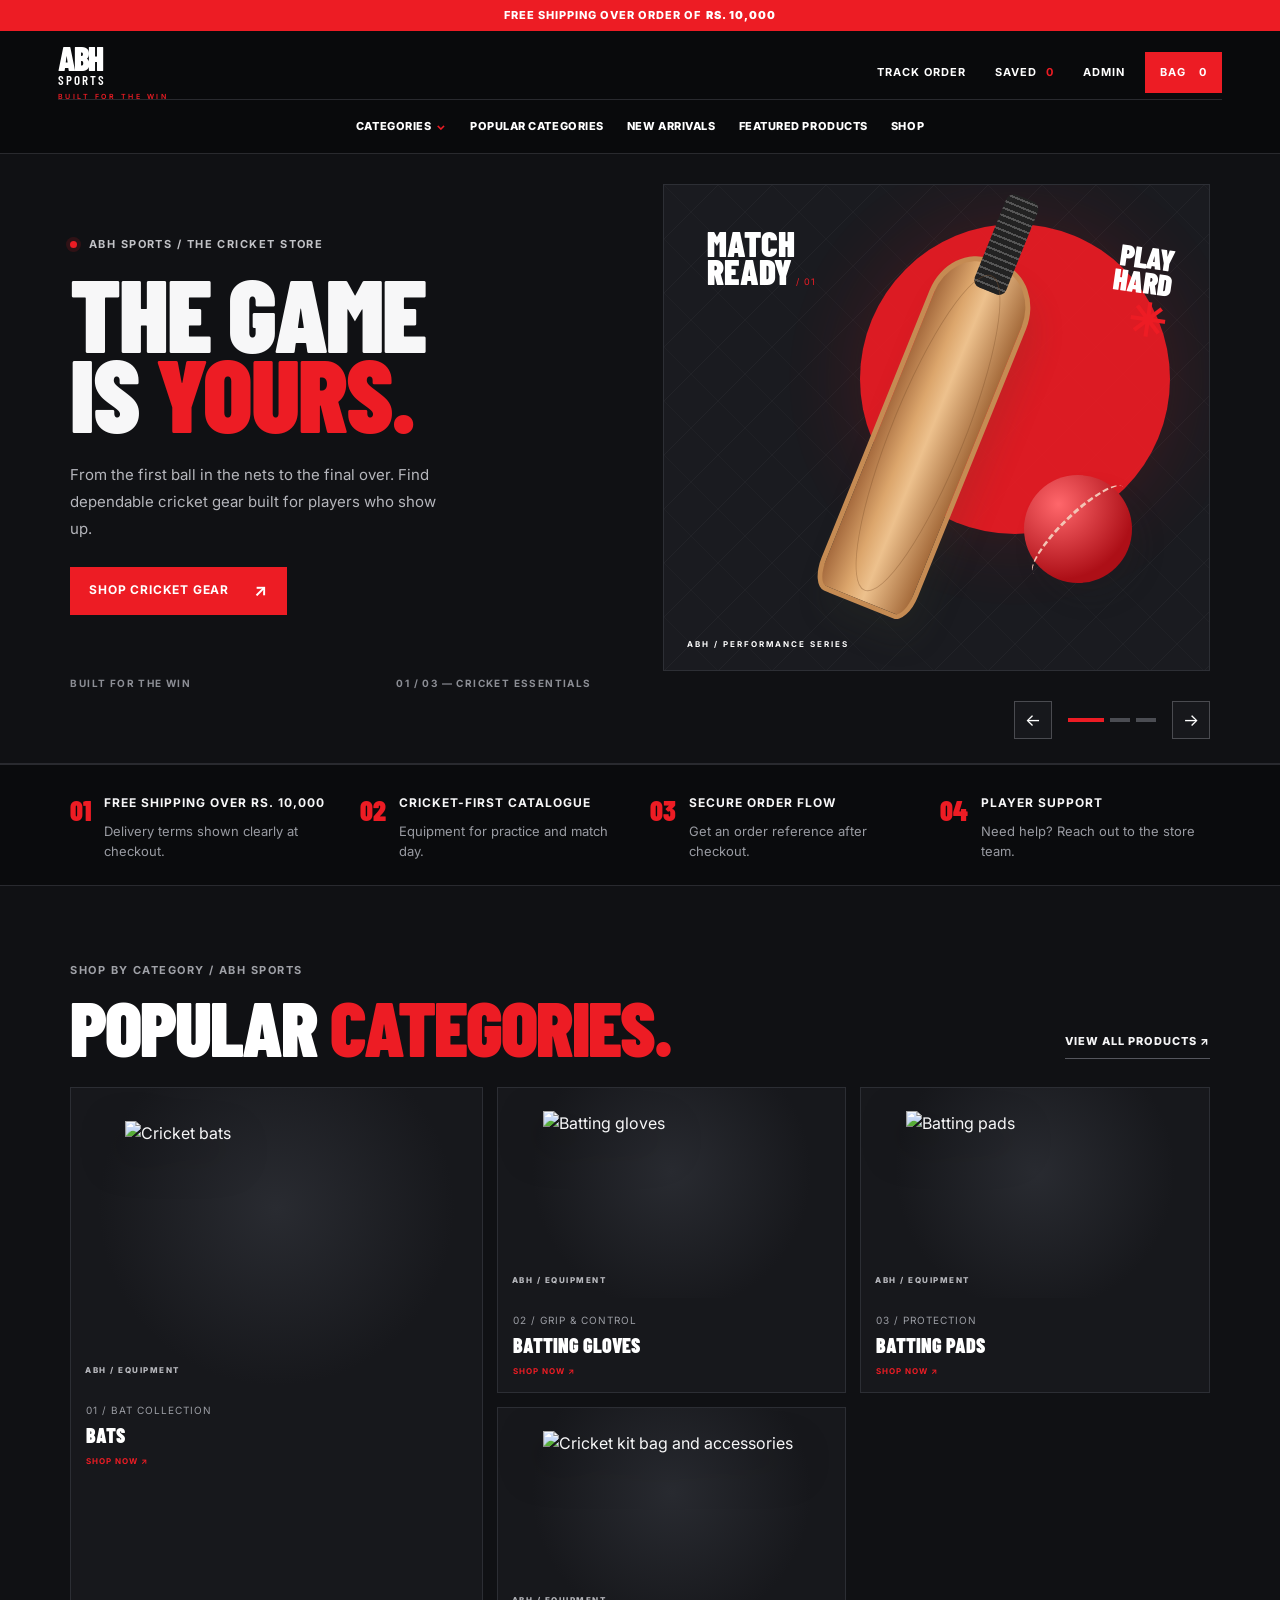
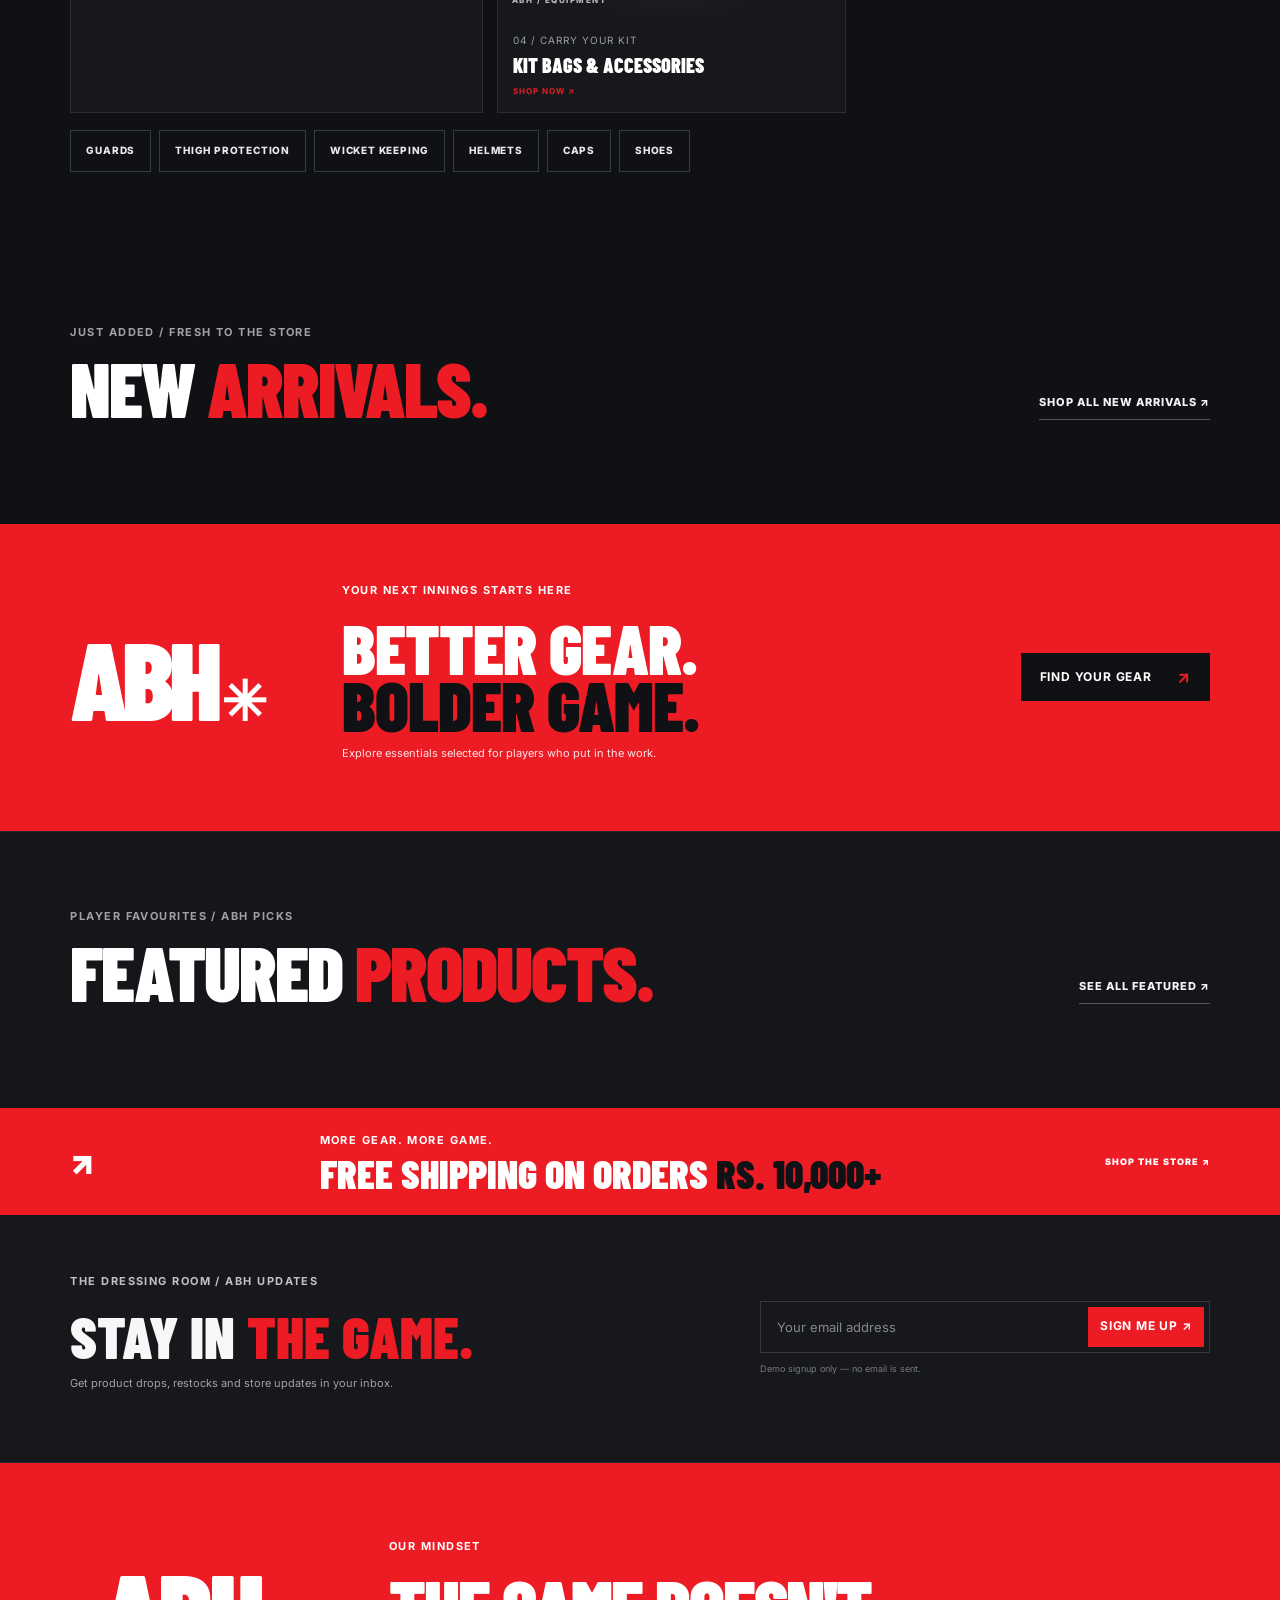
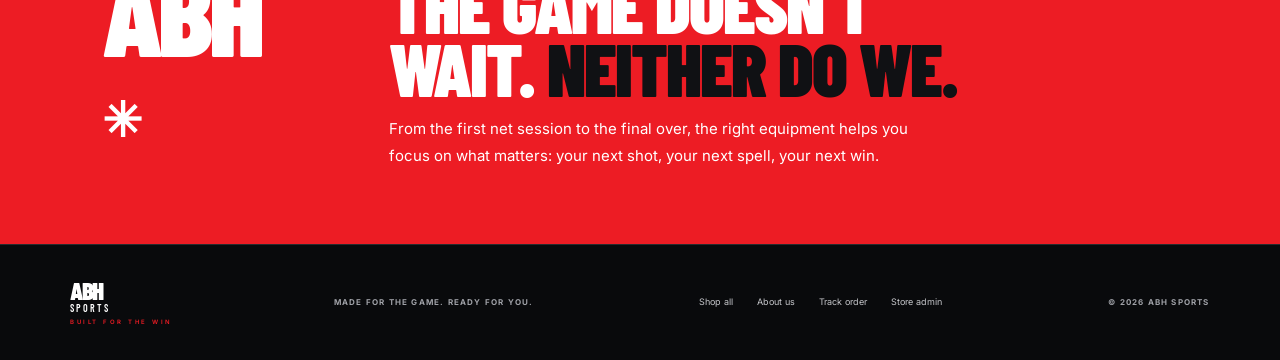
==== commit c31995a2: "Hide legacy homepage catalogue and route shop links correctly" ====
--- a/public/index.html
+++ b/public/index.html
@@ -8,7 +8,7 @@
 <main id="home">
 <section class="hero hero-slider" aria-label="Featured cricket collections">
   <article class="hero-slide active" data-slide="0"><div class="hero-copy"><p class="eyebrow"><span class="live-dot"></span> ABH SPORTS / THE CRICKET STORE</p><h1>THE GAME<br>IS <em>YOURS.</em></h1><p class="hero-text">From the first ball in the nets to the final over. Find dependable cricket gear built for players who show up.</p><a class="primary-button" href="#popular">SHOP CRICKET GEAR <span>↗</span></a><div class="hero-foot"><span>BUILT FOR THE WIN</span><span>01 / 03 — CRICKET ESSENTIALS</span></div></div><div class="hero-art hero-art-one" aria-label="Cricket bat and ball illustration"><div class="sun"></div><div class="art-tag">MATCH<br>READY<span> / 01</span></div><div class="bat-shape"><div class="bat-grip"></div></div><div class="ball-shape"><span></span></div><div class="art-bottom">ABH / PERFORMANCE SERIES</div><div class="hero-stamp">PLAY<br>HARD<span>✳</span></div></div></article>
-  <article class="hero-slide" data-slide="1"><div class="hero-copy"><p class="eyebrow"><span class="live-dot"></span> TRAIN HARDER / PLAY SMARTER</p><h1>GEAR UP.<br><em>GO ALL IN.</em></h1><p class="hero-text">Explore bats, batting gloves, pads and protective equipment for every session, every innings and every big moment.</p><a class="primary-button" href="#shop">EXPLORE THE SHOP <span>↗</span></a><div class="hero-foot"><span>YOUR NEXT INNINGS STARTS HERE</span><span>02 / 03 — PLAYER ESSENTIALS</span></div></div><div class="hero-art hero-art-two"><div class="hero-panel-label">PLAYER<br>ESSENTIALS</div><div class="gear-disc gear-disc-a">🏏</div><div class="gear-disc gear-disc-b">🧤</div><div class="gear-disc gear-disc-c">🛡️</div><div class="hero-art-caption">BUILT FOR TRAINING. READY FOR MATCH DAY.</div></div></article>
+  <article class="hero-slide" data-slide="1"><div class="hero-copy"><p class="eyebrow"><span class="live-dot"></span> TRAIN HARDER / PLAY SMARTER</p><h1>GEAR UP.<br><em>GO ALL IN.</em></h1><p class="hero-text">Explore bats, batting gloves, pads and protective equipment for every session, every innings and every big moment.</p><a class="primary-button" href="/shop.html">EXPLORE THE SHOP <span>↗</span></a><div class="hero-foot"><span>YOUR NEXT INNINGS STARTS HERE</span><span>02 / 03 — PLAYER ESSENTIALS</span></div></div><div class="hero-art hero-art-two"><div class="hero-panel-label">PLAYER<br>ESSENTIALS</div><div class="gear-disc gear-disc-a">🏏</div><div class="gear-disc gear-disc-b">🧤</div><div class="gear-disc gear-disc-c">🛡️</div><div class="hero-art-caption">BUILT FOR TRAINING. READY FOR MATCH DAY.</div></div></article>
   <article class="hero-slide" data-slide="2"><div class="hero-copy"><p class="eyebrow"><span class="live-dot"></span> OFFERS / SELECTED CRICKET GEAR</p><h1>OWN YOUR<br><em>INNINGS.</em></h1><p class="hero-text">Discover value picks and player favourites across cricket equipment, from everyday practice gear to match-day upgrades.</p><a class="primary-button" href="#featured">SHOP PLAYER PICKS <span>↗</span></a><div class="hero-foot"><span>QUALITY GEAR. CLEAR PRICES.</span><span>03 / 03 — FEATURED PICKS</span></div></div><div class="hero-art hero-art-three"><div class="offer-circle"><span>ABH</span><strong>PLAYER<br>PICKS</strong><small>GEAR UP & PLAY</small></div><div class="offer-slash"></div><div class="hero-art-caption">FIND YOUR NEXT FAVOURITE</div></div></article>
   <div class="hero-controls"><button id="heroPrev" aria-label="Previous banner">←</button><div class="hero-dots"><button class="active" data-slide-to="0" aria-label="Show banner 1"></button><button data-slide-to="1" aria-label="Show banner 2"></button><button data-slide-to="2" aria-label="Show banner 3"></button></div><button id="heroNext" aria-label="Next banner">→</button></div>
 </section>
@@ -22,7 +22,7 @@
 <section class="arrival-section" id="new-arrivals"><div class="section-heading"><div><p class="eyebrow">JUST ADDED / FRESH TO THE STORE</p><h2>NEW <em>ARRIVALS.</em></h2></div><a class="text-link" href="/shop.html?sort=newest">SHOP ALL NEW ARRIVALS ↗</a></div><div class="landing-product-grid" id="newArrivalsGrid"></div></section>
 <section class="promo-band"><div class="promo-mark">ABH<span>✳</span></div><div><p class="eyebrow">YOUR NEXT INNINGS STARTS HERE</p><h2>BETTER GEAR.<br><em>BOLDER GAME.</em></h2><p>Explore essentials selected for players who put in the work.</p></div><a class="primary-button" href="/shop.html">FIND YOUR GEAR <span>↗</span></a></section>
 <section class="arrival-section featured-section" id="featured"><div class="section-heading"><div><p class="eyebrow">PLAYER FAVOURITES / ABH PICKS</p><h2>FEATURED <em>PRODUCTS.</em></h2></div><a class="text-link" href="/shop.html?featured=1">SEE ALL FEATURED ↗</a></div><div class="landing-product-grid" id="featuredGrid"></div></section>
-<section class="shop-section" id="shop" aria-hidden="true"><div class="section-heading"><div><p class="eyebrow">THE FULL CRICKET STORE / 2026</p><h2>SHOP OUR <em>PRODUCTS.</em></h2></div><p class="section-note">Browse the full range.<br>Filter by category, price and availability.</p></div><div class="shop-tools"><div class="category-tabs" id="categoryTabs"><button class="active" data-category="All">ALL PRODUCTS</button><button data-category="Bats">BATS</button><button data-category="Batting Gloves">BATTING GLOVES</button><button data-category="Batting Pads">BATTING PADS</button><button data-category="Guard">GUARD</button><button data-category="Wicketkeeping">WICKETKEEPING</button><button data-category="Helmets">HELMETS</button><button data-category="Caps">CAPS</button><button data-category="Kit Bag">KIT BAG</button><button data-category="Shoes">SHOES</button><button data-category="Wishlist" id="wishlistTab">♥ SAVED</button></div><div class="filters"><label class="search-box"><span>⌕</span><input id="search" placeholder="Search cricket equipment..."></label><label class="filter-label">AVAILABILITY <select id="availability"><option value="all">All products</option><option value="in">In stock</option><option value="out">Out of stock</option></select></label><label class="filter-label">SORT <select id="sort"><option value="featured">Featured</option><option value="price-low">Price: low to high</option><option value="price-high">Price: high to low</option><option value="name">Name A–Z</option></select></label></div><div class="price-filter"><label for="priceRange">MAX PRICE <strong id="priceValue">Rs. 200,000</strong></label><input type="range" id="priceRange" min="250" max="200000" step="1000" value="200000"></div></div><div class="result-line"><span id="resultCount">Loading collection…</span><span>PRICES IN PKR / RS.</span></div><div class="product-grid" id="productGrid"></div></section>
+<section class="shop-section" id="shop" aria-hidden="true" hidden><div class="section-heading"><div><p class="eyebrow">THE FULL CRICKET STORE / 2026</p><h2>SHOP OUR <em>PRODUCTS.</em></h2></div><p class="section-note">Browse the full range.<br>Filter by category, price and availability.</p></div><div class="shop-tools"><div class="category-tabs" id="categoryTabs"><button class="active" data-category="All">ALL PRODUCTS</button><button data-category="Bats">BATS</button><button data-category="Batting Gloves">BATTING GLOVES</button><button data-category="Batting Pads">BATTING PADS</button><button data-category="Guard">GUARD</button><button data-category="Wicketkeeping">WICKETKEEPING</button><button data-category="Helmets">HELMETS</button><button data-category="Caps">CAPS</button><button data-category="Kit Bag">KIT BAG</button><button data-category="Shoes">SHOES</button><button data-category="Wishlist" id="wishlistTab">♥ SAVED</button></div><div class="filters"><label class="search-box"><span>⌕</span><input id="search" placeholder="Search cricket equipment..."></label><label class="filter-label">AVAILABILITY <select id="availability"><option value="all">All products</option><option value="in">In stock</option><option value="out">Out of stock</option></select></label><label class="filter-label">SORT <select id="sort"><option value="featured">Featured</option><option value="price-low">Price: low to high</option><option value="price-high">Price: high to low</option><option value="name">Name A–Z</option></select></label></div><div class="price-filter"><label for="priceRange">MAX PRICE <strong id="priceValue">Rs. 200,000</strong></label><input type="range" id="priceRange" min="250" max="200000" step="1000" value="200000"></div></div><div class="result-line"><span id="resultCount">Loading collection…</span><span>PRICES IN PKR / RS.</span></div><div class="product-grid" id="productGrid"></div></section>
 <section class="shipping-banner"><span class="shipping-icon">↗</span><div><p class="eyebrow">MORE GEAR. MORE GAME.</p><h2>FREE SHIPPING ON ORDERS <em>RS. 10,000+</em></h2></div><a href="/shop.html">SHOP THE STORE ↗</a></section>
 <section class="newsletter"><div><p class="eyebrow">THE DRESSING ROOM / ABH UPDATES</p><h2>STAY IN <em>THE GAME.</em></h2><p>Get product drops, restocks and store updates in your inbox.</p></div><form id="newsletterForm"><label class="search-box"><input type="email" required placeholder="Your email address" aria-label="Your email address"><button class="primary-button" type="submit">SIGN ME UP ↗</button></label><small>Demo signup only — no email is sent.</small></form></section>
 <section class="manifesto" id="about"><div class="manifesto-mark">ABH<br><span>✳</span></div><div><p class="eyebrow">OUR MINDSET</p><h2>THE GAME DOESN'T<br>WAIT. <em>NEITHER DO WE.</em></h2><p>From the first net session to the final over, the right equipment helps you focus on what matters: your next shot, your next spell, your next win.</p></div></section></main>
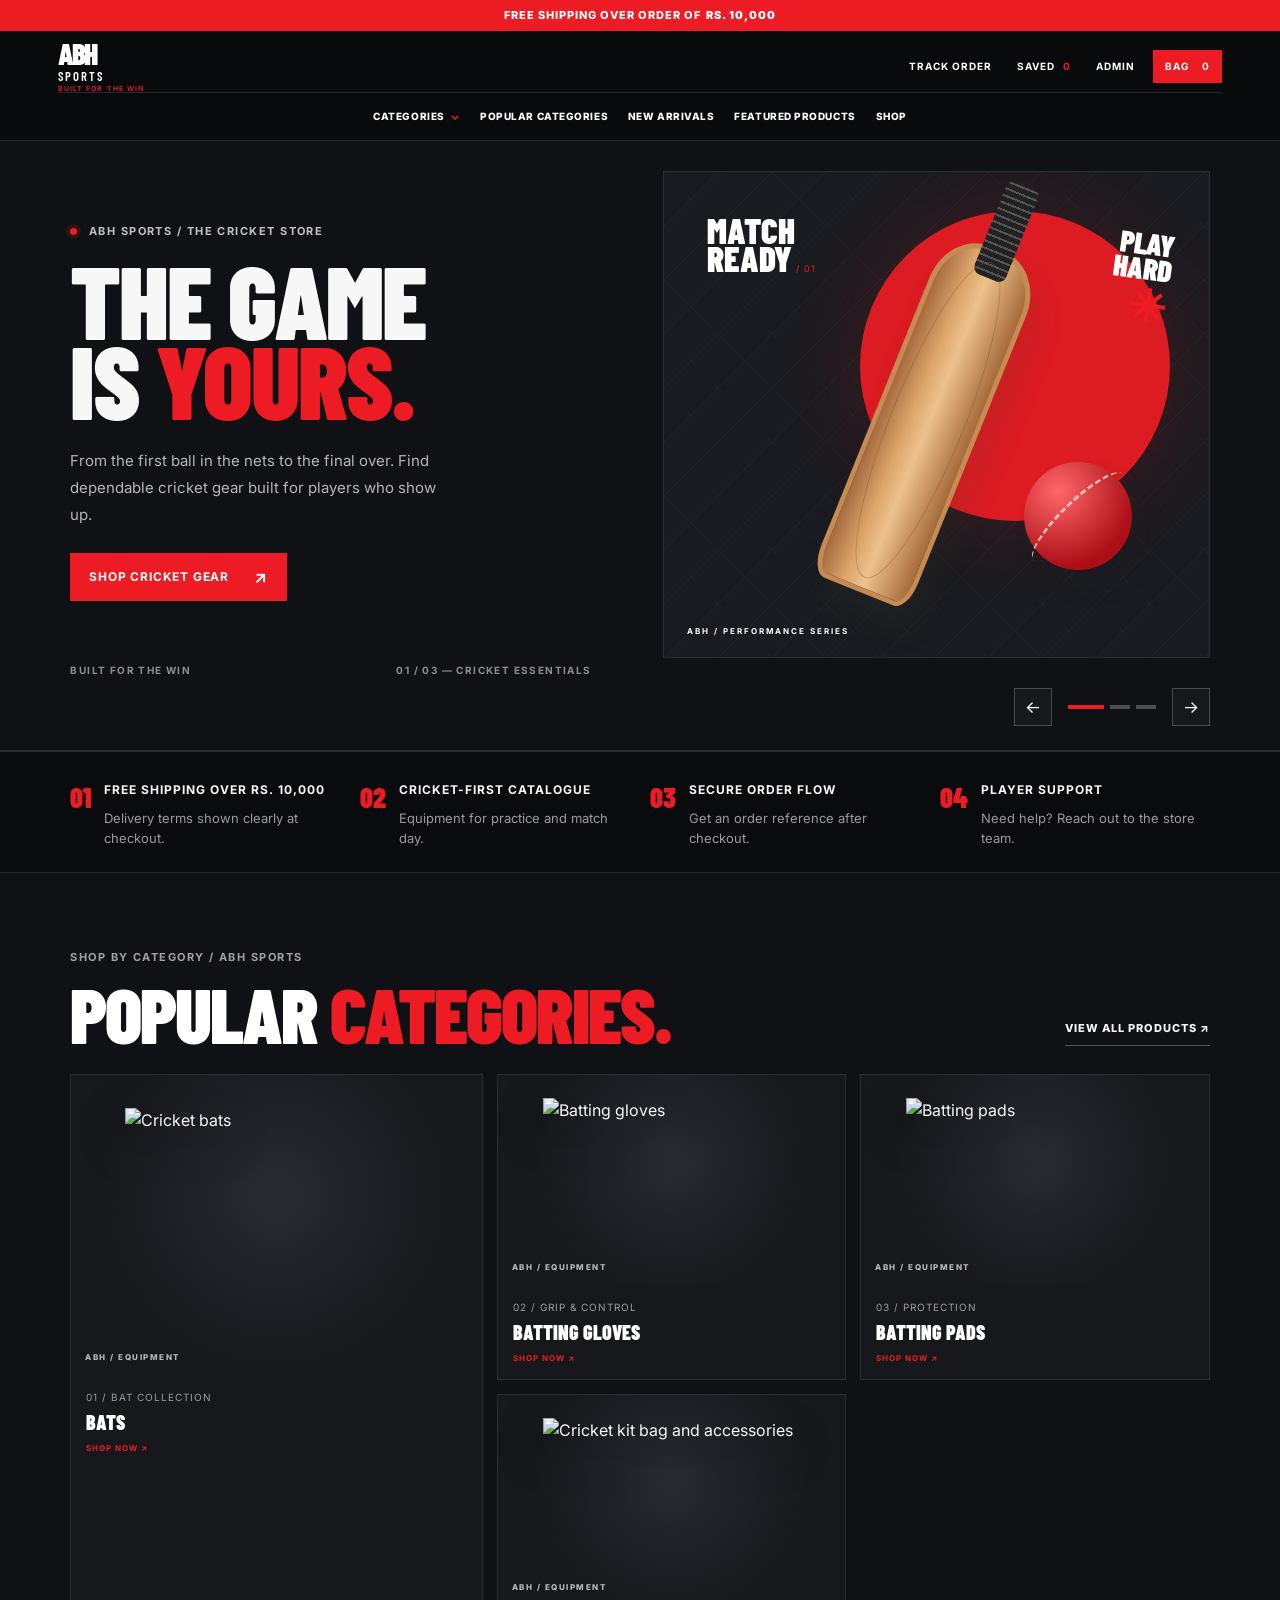
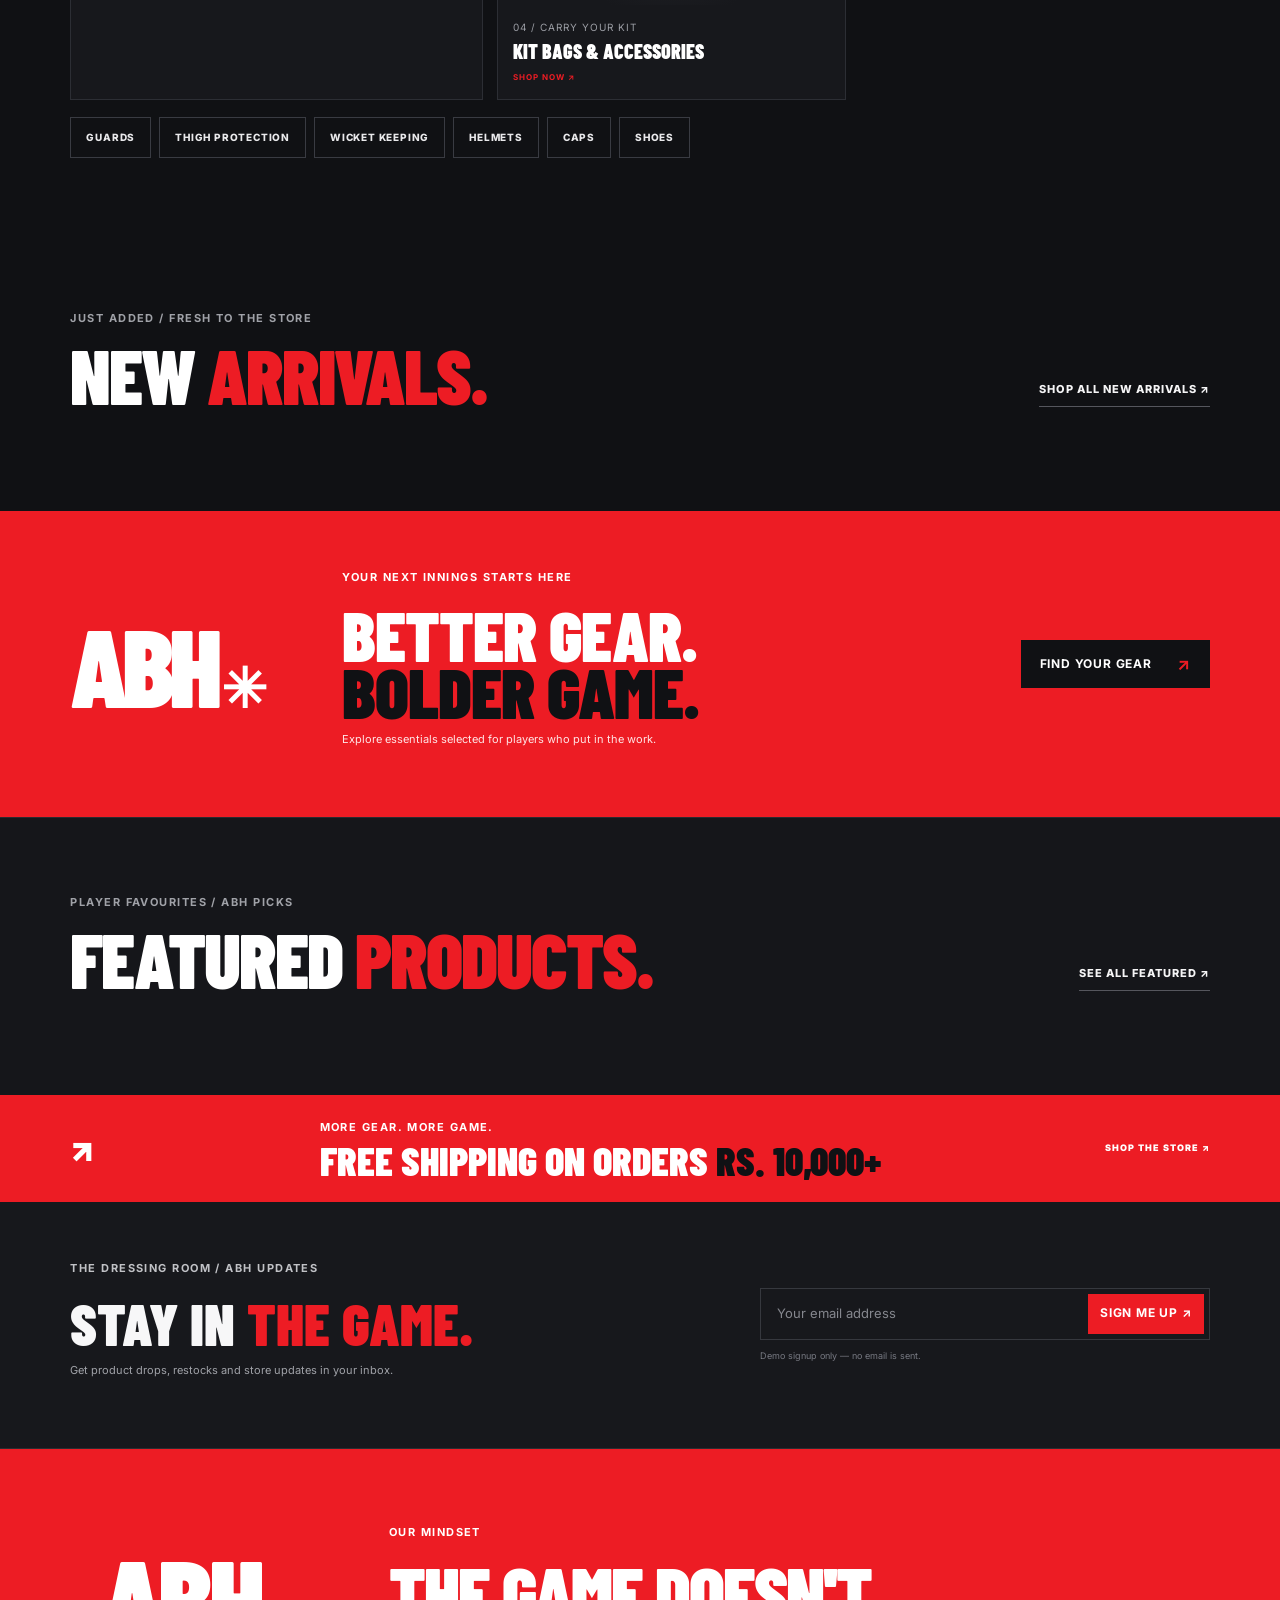
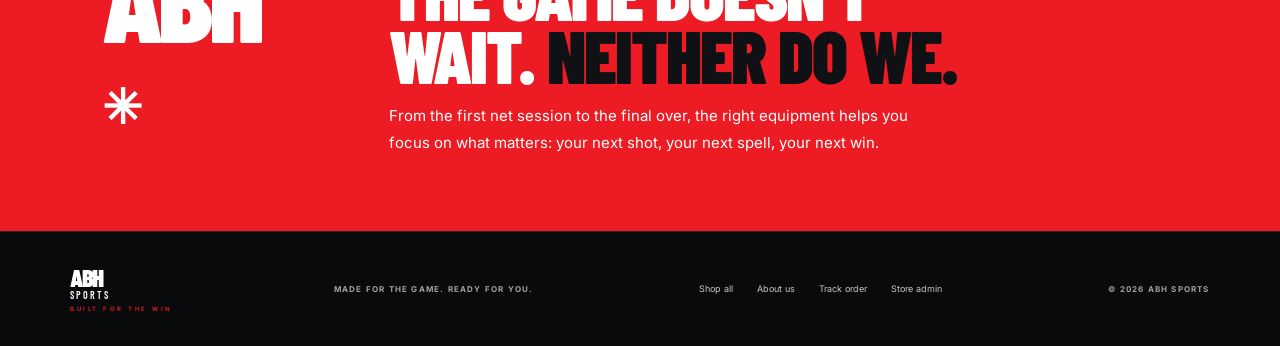
==== commit 27a6ffdb: "Route remaining homepage shop links to dedicated shop" ====
--- a/public/index.html
+++ b/public/index.html
@@ -15,9 +15,9 @@
 <section class="service-strip"><article><span>01</span><div><strong>FREE SHIPPING OVER RS. 10,000</strong><p>Delivery terms shown clearly at checkout.</p></div></article><article><span>02</span><div><strong>CRICKET-FIRST CATALOGUE</strong><p>Equipment for practice and match day.</p></div></article><article><span>03</span><div><strong>SECURE ORDER FLOW</strong><p>Get an order reference after checkout.</p></div></article><article><span>04</span><div><strong>PLAYER SUPPORT</strong><p>Need help? Reach out to the store team.</p></div></article></section>
 <section class="popular-section" id="popular"><div class="section-heading"><div><p class="eyebrow">SHOP BY CATEGORY / ABH SPORTS</p><h2>POPULAR <em>CATEGORIES.</em></h2></div><a class="text-link" href="/shop.html">VIEW ALL PRODUCTS ↗</a></div><div class="category-showcase">
 <a href="/shop.html" class="category-feature category-feature-large" data-jump="Bats"><div class="category-art category-art-bat"><img src="/images/bats.svg" alt="Cricket bats" loading="lazy"></div><div class="category-caption"><span>01 / BAT COLLECTION</span><strong>BATS</strong><b>SHOP NOW ↗</b></div></a>
-<a href="#shop" class="category-feature" data-jump="Batting Gloves"><div class="category-art"><img src="/images/gloves.svg" alt="Batting gloves" loading="lazy"></div><div class="category-caption"><span>02 / GRIP & CONTROL</span><strong>BATTING GLOVES</strong><b>SHOP NOW ↗</b></div></a>
-<a href="#shop" class="category-feature" data-jump="Batting Pads"><div class="category-art"><img src="/images/pads.svg" alt="Batting pads" loading="lazy"></div><div class="category-caption"><span>03 / PROTECTION</span><strong>BATTING PADS</strong><b>SHOP NOW ↗</b></div></a>
-<a href="#shop" class="category-feature" data-jump="Kit Bag"><div class="category-art"><img src="/images/accessories.svg" alt="Cricket kit bag and accessories" loading="lazy"></div><div class="category-caption"><span>04 / CARRY YOUR KIT</span><strong>KIT BAGS & ACCESSORIES</strong><b>SHOP NOW ↗</b></div></a>
+<a href="/shop.html" class="category-feature" data-jump="Batting Gloves"><div class="category-art"><img src="/images/gloves.svg" alt="Batting gloves" loading="lazy"></div><div class="category-caption"><span>02 / GRIP & CONTROL</span><strong>BATTING GLOVES</strong><b>SHOP NOW ↗</b></div></a>
+<a href="/shop.html" class="category-feature" data-jump="Batting Pads"><div class="category-art"><img src="/images/pads.svg" alt="Batting pads" loading="lazy"></div><div class="category-caption"><span>03 / PROTECTION</span><strong>BATTING PADS</strong><b>SHOP NOW ↗</b></div></a>
+<a href="/shop.html" class="category-feature" data-jump="Kit Bag"><div class="category-art"><img src="/images/accessories.svg" alt="Cricket kit bag and accessories" loading="lazy"></div><div class="category-caption"><span>04 / CARRY YOUR KIT</span><strong>KIT BAGS & ACCESSORIES</strong><b>SHOP NOW ↗</b></div></a>
 </div><div class="category-chips"><button data-jump="Guard">GUARDS</button><button data-jump="Thigh">THIGH PROTECTION</button><button data-jump="Wicket">WICKET KEEPING</button><button data-jump="Helmets">HELMETS</button><button data-jump="Caps">CAPS</button><button data-jump="Shoes">SHOES</button></div></section>
 <section class="arrival-section" id="new-arrivals"><div class="section-heading"><div><p class="eyebrow">JUST ADDED / FRESH TO THE STORE</p><h2>NEW <em>ARRIVALS.</em></h2></div><a class="text-link" href="/shop.html?sort=newest">SHOP ALL NEW ARRIVALS ↗</a></div><div class="landing-product-grid" id="newArrivalsGrid"></div></section>
 <section class="promo-band"><div class="promo-mark">ABH<span>✳</span></div><div><p class="eyebrow">YOUR NEXT INNINGS STARTS HERE</p><h2>BETTER GEAR.<br><em>BOLDER GAME.</em></h2><p>Explore essentials selected for players who put in the work.</p></div><a class="primary-button" href="/shop.html">FIND YOUR GEAR <span>↗</span></a></section>
@@ -26,7 +26,7 @@
 <section class="shipping-banner"><span class="shipping-icon">↗</span><div><p class="eyebrow">MORE GEAR. MORE GAME.</p><h2>FREE SHIPPING ON ORDERS <em>RS. 10,000+</em></h2></div><a href="/shop.html">SHOP THE STORE ↗</a></section>
 <section class="newsletter"><div><p class="eyebrow">THE DRESSING ROOM / ABH UPDATES</p><h2>STAY IN <em>THE GAME.</em></h2><p>Get product drops, restocks and store updates in your inbox.</p></div><form id="newsletterForm"><label class="search-box"><input type="email" required placeholder="Your email address" aria-label="Your email address"><button class="primary-button" type="submit">SIGN ME UP ↗</button></label><small>Demo signup only — no email is sent.</small></form></section>
 <section class="manifesto" id="about"><div class="manifesto-mark">ABH<br><span>✳</span></div><div><p class="eyebrow">OUR MINDSET</p><h2>THE GAME DOESN'T<br>WAIT. <em>NEITHER DO WE.</em></h2><p>From the first net session to the final over, the right equipment helps you focus on what matters: your next shot, your next spell, your next win.</p></div></section></main>
-<footer><a class="brand footer-brand" href="#home">ABH<span>SPORTS</span><small>BUILT FOR THE WIN</small></a><p>MADE FOR THE GAME. READY FOR YOU.</p><div class="footer-links"><a href="#shop">Shop all</a><a href="#about">About us</a><button id="footerTrack">Track order</button><button id="footerAdmin">Store admin</button></div><span>© 2026 ABH SPORTS</span></footer>
+<footer><a class="brand footer-brand" href="#home">ABH<span>SPORTS</span><small>BUILT FOR THE WIN</small></a><p>MADE FOR THE GAME. READY FOR YOU.</p><div class="footer-links"><a href="/shop.html">Shop all</a><a href="#about">About us</a><button id="footerTrack">Track order</button><button id="footerAdmin">Store admin</button></div><span>© 2026 ABH SPORTS</span></footer>
 <div class="overlay" id="cartOverlay"></div><aside class="drawer" id="cartDrawer"><div class="drawer-head"><div><p class="eyebrow">YOUR KIT</p><h2>SHOPPING BAG <span id="drawerCount">(0)</span></h2></div><button class="close-button" id="cartClose">×</button></div><div class="cart-items" id="cartItems"></div><div class="cart-footer"><div class="subtotal"><span>ESTIMATED TOTAL</span><strong id="cartTotal">Rs. 0</strong></div><p>Shipping is Rs. 350 under Rs. 10,000. Free shipping from Rs. 10,000.</p><button class="primary-button full" id="checkoutOpen">PROCEED TO CHECKOUT <span>↗</span></button></div></aside>
 <div class="modal-backdrop" id="checkoutModal"><section class="modal checkout-modal"><div class="modal-head"><div><p class="eyebrow">ALMOST MATCH TIME</p><h2>CHECKOUT</h2></div><button class="close-button" data-close="checkoutModal">×</button></div><form id="checkoutForm"><div class="form-grid"><label>FIRST NAME *<input name="firstName" required></label><label>LAST NAME *<input name="lastName" required></label><label class="wide">EMAIL<input name="email" type="email" placeholder="you@example.com"></label><label>COUNTRY / REGION *<select name="country" required><option value="Pakistan">Pakistan</option><option value="United Arab Emirates">United Arab Emirates</option><option value="Saudi Arabia">Saudi Arabia</option><option value="United Kingdom">United Kingdom</option><option value="Other">Other</option></select></label><label>CITY *<input name="city" required></label><label class="wide">DELIVERY ADDRESS *<input name="address" required placeholder="House, street, area"></label><label>PHONE NUMBER *<input name="phone" required type="tel" placeholder="03XX XXXXXXX"></label><label class="wide">NEAREST LANDMARK (OPTIONAL)<input name="landmark"></label></div><label class="check-label"><input type="checkbox" name="newsletter"> Send me updates and new product news.</label><label class="check-label"><input type="checkbox" name="saveInfo" id="saveInfo"> Save my details on this device for next time.</label><div class="shipping-note" id="shippingNote">Shipping: Rs. 350 · Free shipping on orders of Rs. 10,000 or more.</div><div class="payment-title">SHIPPING / PAYMENT METHOD</div><label class="payment-option"><input type="radio" name="shippingMethod" value="Cash on Delivery" checked><span><strong>Cash on Delivery</strong><small>Pay when your order arrives</small></span></label><label class="payment-option"><input type="radio" name="shippingMethod" value="Online Payment"><span><strong>Online Payment</strong><small>Demo option — no real payment is processed</small></span></label><div class="checkout-total"><span>ORDER TOTAL</span><strong id="checkoutTotal">Rs. 0</strong></div><button class="primary-button full" type="submit">PLACE ORDER <span>↗</span></button><p class="form-message" id="checkoutMessage"></p></form></section></div>
 <div class="modal-backdrop" id="adminModal"><section class="modal admin-modal"><div class="modal-head"><div><p class="eyebrow">STORE CONTROL</p><h2>ADMIN PANEL</h2></div><button class="close-button" data-close="adminModal">×</button></div><div id="adminLoginView"><p class="muted-copy">Sign in to manage stock, products and order history.</p><form id="adminLoginForm"><label>ADMIN EMAIL<input type="email" name="email" required placeholder="admin@abhsports.pk"></label><label>PASSWORD<input type="password" name="password" required></label><button class="primary-button full" type="submit">SIGN IN <span>↗</span></button><p class="form-message" id="adminLoginMessage"></p></form></div><div id="adminDashboard" hidden><div class="admin-topline"><span id="adminWelcome">SIGNED IN</span><button id="adminLogout" class="text-button">SIGN OUT</button></div><div class="stats-grid" id="adminStats"></div><div class="admin-tabs"><button class="active" data-admin-tab="products">PRODUCTS & STOCK</button><button data-admin-tab="orders">ORDER HISTORY</button></div><div id="adminProductsView"><div class="admin-editor-heading"><h3>ADD A PRODUCT</h3><p>Add the details customers will see. Image, sizes and colours are optional.</p></div><form id="addProductForm" class="add-product-form admin-product-editor"><label>PRODUCT NAME<input name="name" placeholder="e.g. Pro Cricket Bat" required></label><label>CATEGORY<select name="category"><option>Bats</option><option>Batting Gloves</option><option>Batting Pads</option><option>Guard</option><option>Wicketkeeping</option><option>Helmets</option><option>Caps</option><option>Kit Bag</option><option>Shoes</option></select></label><label>PRICE (RS.)<input name="price" type="number" min="0" step="1" placeholder="Price in Rs." required></label><label>TOTAL STOCK<input name="stock" type="number" min="0" step="1" placeholder="Available quantity" required></label><label>SUBCATEGORY (OPTIONAL)<input name="subcategory" placeholder="e.g. English Willow"></label><label>DESCRIPTION (OPTIONAL)<textarea name="description" rows="3" placeholder="Product details, material, fit, features..."></textarea></label><label>COLOURS (OPTIONAL)<input name="colours" placeholder="Black, White, Red"><small>Separate options with commas.</small></label><label>SIZES / VARIATIONS (OPTIONAL)<input name="sizes" placeholder="S, M, L, XL"><small>For bats: SH, Harrow, Size 6, etc.</small></label><label class="admin-image-field">PRODUCT IMAGE FROM COMPUTER (OPTIONAL)<input name="imageFile" type="file" accept="image/png,image/jpeg,image/webp,image/gif"><small>Choose an image from your computer. Maximum 5 MB.</small><span class="image-preview-wrap" id="newImagePreviewWrap" hidden><img id="newImagePreview" alt="Selected product preview"></span></label><label>OR IMAGE URL (OPTIONAL)<input name="image" type="url" placeholder="https://..."></label><label class="admin-check-label"><input name="featured" type="checkbox"> Show as a featured product</label><button class="primary-button" type="submit">+ ADD PRODUCT</button></form><div class="table-wrap"><table><thead><tr><th>PRODUCT</th><th>PRICE</th><th>STOCK</th><th>ACTION</th></tr></thead><tbody id="adminProductRows"></tbody></table></div></div><div id="adminOrdersView" hidden><div class="table-wrap"><table><thead><tr><th>ORDER</th><th>CUSTOMER</th><th>TOTAL</th><th>STATUS</th><th>UPDATE</th></tr></thead><tbody id="adminOrderRows"></tbody></table></div></div><p class="form-message" id="adminMessage"></p></div></section></div>
--- a/public/styles.css
+++ b/public/styles.css
@@ -185,3 +185,18 @@
  .modal form>label,.form-grid label{font-size:10px}
  .admin-tabs button{font-size:10px}
 }
+
+
+/* ABH header refinement — compact, consistent storefront navigation */
+.site-header{min-height:0;padding-top:10px;padding-bottom:0;column-gap:clamp(10px,1.5vw,22px)}
+.site-header>.brand{font-size:clamp(27px,2.3vw,34px);line-height:.88}
+.site-header>.brand span{font-size:.43em}
+.site-header>.brand small{font-size:7px;letter-spacing:1.1px;margin-top:4px}
+.site-header>.main-navigation{padding-top:9px;padding-bottom:10px;gap:clamp(10px,1.55vw,22px)}
+.site-header .nav-link,.site-header .text-button,.site-header .cart-button{font-size:10px}
+.site-header .text-button{padding:7px 6px}
+.site-header .cart-button{padding:9px 12px}
+.nav-dropdown-menu{border-radius:7px;min-width:205px;padding:7px}
+.nav-dropdown-menu a{font-size:12px;padding:10px 12px}
+@media(max-width:900px){.site-header>.brand{font-size:27px}.site-header>.main-navigation{gap:12px}.site-header .nav-link,.site-header .text-button,.site-header .cart-button{font-size:9px}}
+@media(max-width:640px){.site-header{padding-top:10px}.site-header>.brand{font-size:27px}.site-header>.main-navigation{padding-top:9px;padding-bottom:9px}.site-header .nav-link{font-size:10px}.site-header .text-button,.site-header .cart-button{font-size:9px}}
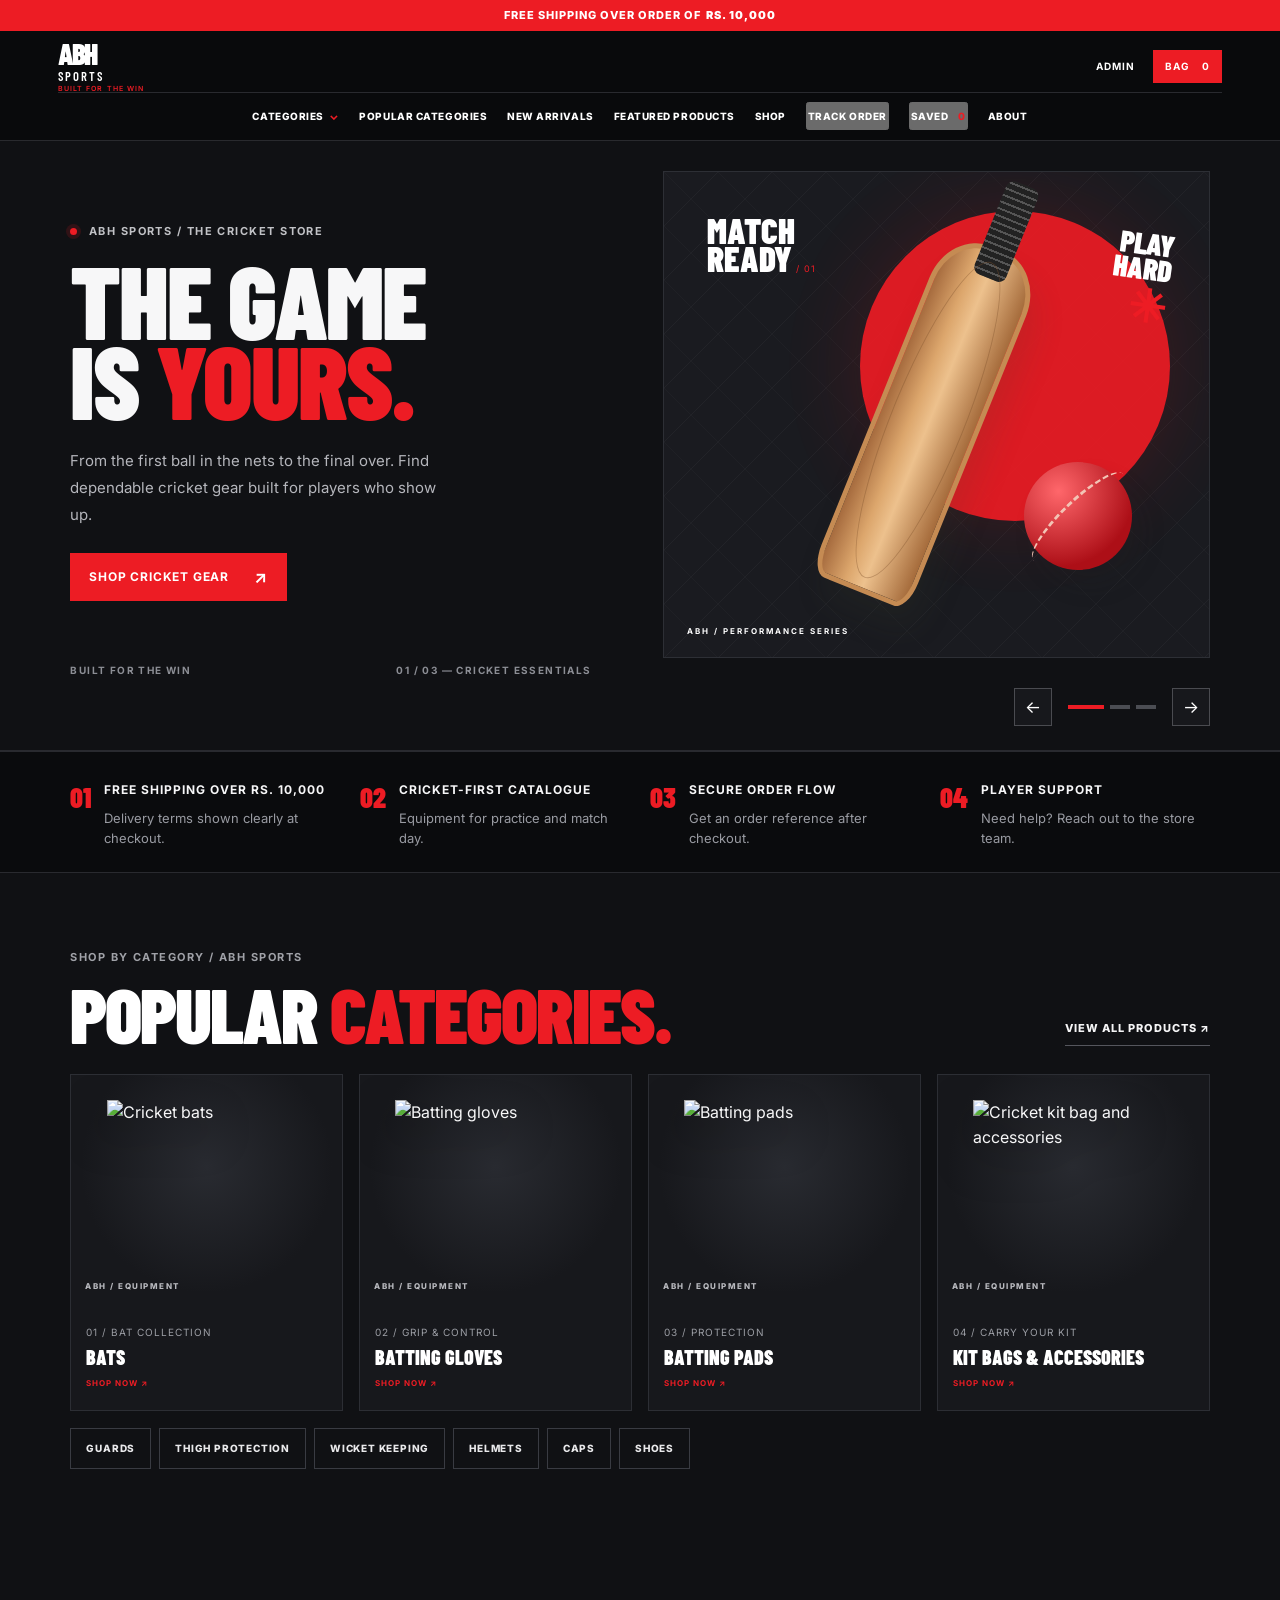
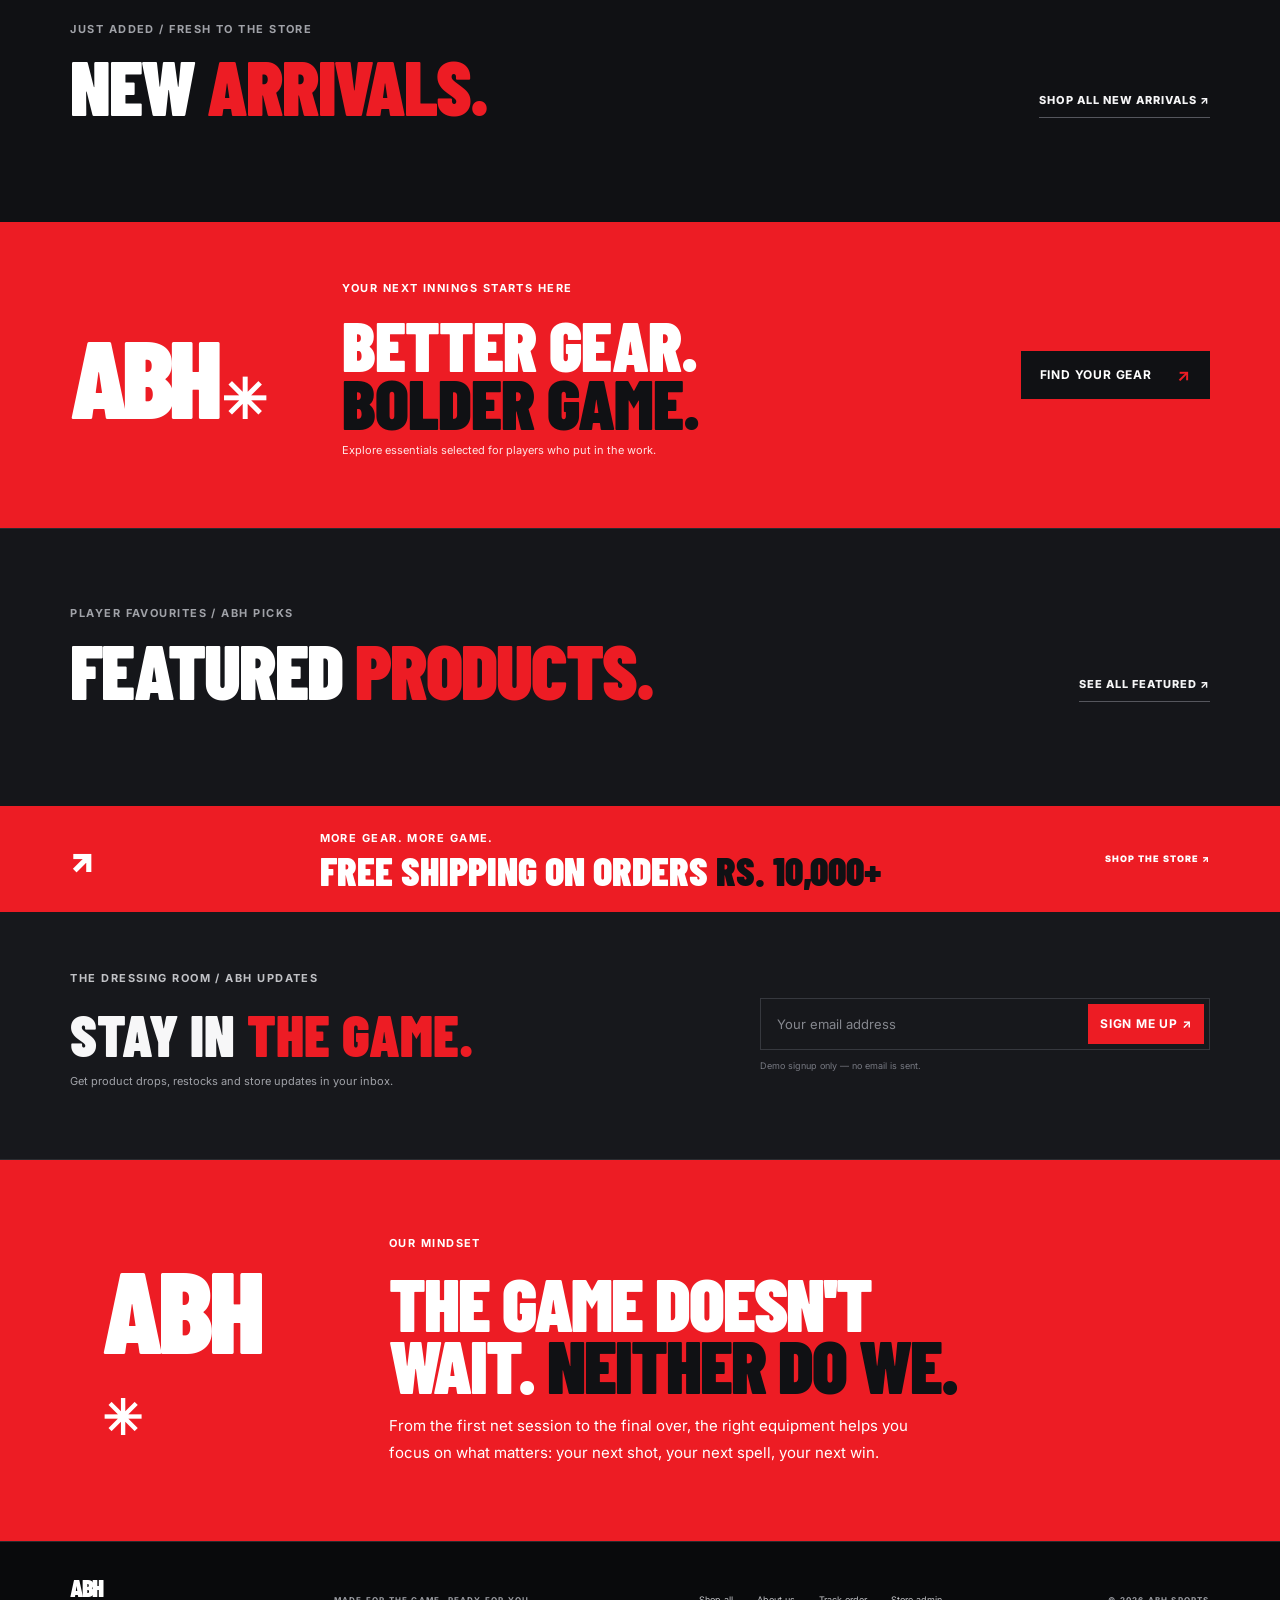
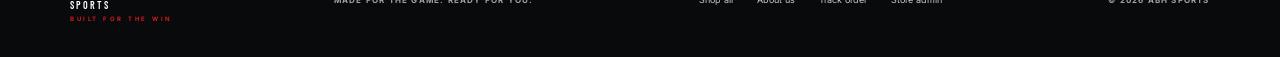
==== commit 064f1e77: "Add centered navigation and saved-items popup" ====
--- a/public/index.html
+++ b/public/index.html
@@ -4,7 +4,7 @@
 <div class="nav-dropdown"><button class="nav-link nav-dropdown-toggle" id="accessoriesToggle" aria-expanded="false" aria-controls="accessoriesMenu">CATEGORIES <span class="nav-chevron">⌄</span></button><div class="nav-dropdown-menu" id="accessoriesMenu">
 <a href="/shop.html?category=Bats">Bats</a><a href="/shop.html?category=Batting%20Gloves">Batting Gloves</a><a href="/shop.html?category=Batting%20Pads">Batting Pads</a><a href="/shop.html?category=Guard">Guard</a><a href="/shop.html?category=Wicketkeeping">Wicketkeeping</a><a href="/shop.html?category=Helmets">Helmets</a><a href="/shop.html?category=Caps">Caps</a><a href="/shop.html?category=Kit%20Bag">Kit Bag</a><a href="/shop.html?category=Shoes">Shoes</a>
 </div></div>
-<a class="nav-link" href="#popular">POPULAR CATEGORIES</a><a class="nav-link" href="#new-arrivals">NEW ARRIVALS</a><a class="nav-link" href="#featured">FEATURED PRODUCTS</a><a class="nav-link" href="/shop.html">SHOP</a></nav><div class="header-actions"><button class="text-button" id="trackOpen">TRACK ORDER</button><button class="text-button wishlist-header" id="wishlistToggle">SAVED <span id="wishlistCount">0</span></button><button class="text-button" id="adminOpen" type="button">ADMIN</button><button class="cart-button" id="cartOpen">BAG <span id="cartCount">0</span></button><button class="menu-button" id="menuToggle" aria-label="Open menu">☰</button></div></header>
+<a class="nav-link" href="#popular">POPULAR CATEGORIES</a><a class="nav-link" href="#new-arrivals">NEW ARRIVALS</a><a class="nav-link" href="#featured">FEATURED PRODUCTS</a><a class="nav-link" href="/shop.html">SHOP</a><button class="nav-link" id="trackOpen">TRACK ORDER</button><button class="nav-link wishlist-header" id="wishlistToggle">SAVED <span id="wishlistCount">0</span></button><a class="nav-link" href="#about">ABOUT</a></nav><div class="header-actions"><button class="text-button" id="adminOpen" type="button">ADMIN</button><button class="cart-button" id="cartOpen">BAG <span id="cartCount">0</span></button><button class="menu-button" id="menuToggle" aria-label="Open menu">☰</button></div></header>
 <main id="home">
 <section class="hero hero-slider" aria-label="Featured cricket collections">
   <article class="hero-slide active" data-slide="0"><div class="hero-copy"><p class="eyebrow"><span class="live-dot"></span> ABH SPORTS / THE CRICKET STORE</p><h1>THE GAME<br>IS <em>YOURS.</em></h1><p class="hero-text">From the first ball in the nets to the final over. Find dependable cricket gear built for players who show up.</p><a class="primary-button" href="#popular">SHOP CRICKET GEAR <span>↗</span></a><div class="hero-foot"><span>BUILT FOR THE WIN</span><span>01 / 03 — CRICKET ESSENTIALS</span></div></div><div class="hero-art hero-art-one" aria-label="Cricket bat and ball illustration"><div class="sun"></div><div class="art-tag">MATCH<br>READY<span> / 01</span></div><div class="bat-shape"><div class="bat-grip"></div></div><div class="ball-shape"><span></span></div><div class="art-bottom">ABH / PERFORMANCE SERIES</div><div class="hero-stamp">PLAY<br>HARD<span>✳</span></div></div></article>
@@ -32,4 +32,4 @@
 <div class="modal-backdrop" id="adminModal"><section class="modal admin-modal"><div class="modal-head"><div><p class="eyebrow">STORE CONTROL</p><h2>ADMIN PANEL</h2></div><button class="close-button" data-close="adminModal">×</button></div><div id="adminLoginView"><p class="muted-copy">Sign in to manage stock, products and order history.</p><form id="adminLoginForm"><label>ADMIN EMAIL<input type="email" name="email" required placeholder="admin@abhsports.pk"></label><label>PASSWORD<input type="password" name="password" required></label><button class="primary-button full" type="submit">SIGN IN <span>↗</span></button><p class="form-message" id="adminLoginMessage"></p></form></div><div id="adminDashboard" hidden><div class="admin-topline"><span id="adminWelcome">SIGNED IN</span><button id="adminLogout" class="text-button">SIGN OUT</button></div><div class="stats-grid" id="adminStats"></div><div class="admin-tabs"><button class="active" data-admin-tab="products">PRODUCTS & STOCK</button><button data-admin-tab="orders">ORDER HISTORY</button></div><div id="adminProductsView"><div class="admin-editor-heading"><h3>ADD A PRODUCT</h3><p>Add the details customers will see. Image, sizes and colours are optional.</p></div><form id="addProductForm" class="add-product-form admin-product-editor"><label>PRODUCT NAME<input name="name" placeholder="e.g. Pro Cricket Bat" required></label><label>CATEGORY<select name="category"><option>Bats</option><option>Batting Gloves</option><option>Batting Pads</option><option>Guard</option><option>Wicketkeeping</option><option>Helmets</option><option>Caps</option><option>Kit Bag</option><option>Shoes</option></select></label><label>PRICE (RS.)<input name="price" type="number" min="0" step="1" placeholder="Price in Rs." required></label><label>TOTAL STOCK<input name="stock" type="number" min="0" step="1" placeholder="Available quantity" required></label><label>SUBCATEGORY (OPTIONAL)<input name="subcategory" placeholder="e.g. English Willow"></label><label>DESCRIPTION (OPTIONAL)<textarea name="description" rows="3" placeholder="Product details, material, fit, features..."></textarea></label><label>COLOURS (OPTIONAL)<input name="colours" placeholder="Black, White, Red"><small>Separate options with commas.</small></label><label>SIZES / VARIATIONS (OPTIONAL)<input name="sizes" placeholder="S, M, L, XL"><small>For bats: SH, Harrow, Size 6, etc.</small></label><label class="admin-image-field">PRODUCT IMAGE FROM COMPUTER (OPTIONAL)<input name="imageFile" type="file" accept="image/png,image/jpeg,image/webp,image/gif"><small>Choose an image from your computer. Maximum 5 MB.</small><span class="image-preview-wrap" id="newImagePreviewWrap" hidden><img id="newImagePreview" alt="Selected product preview"></span></label><label>OR IMAGE URL (OPTIONAL)<input name="image" type="url" placeholder="https://..."></label><label class="admin-check-label"><input name="featured" type="checkbox"> Show as a featured product</label><button class="primary-button" type="submit">+ ADD PRODUCT</button></form><div class="table-wrap"><table><thead><tr><th>PRODUCT</th><th>PRICE</th><th>STOCK</th><th>ACTION</th></tr></thead><tbody id="adminProductRows"></tbody></table></div></div><div id="adminOrdersView" hidden><div class="table-wrap"><table><thead><tr><th>ORDER</th><th>CUSTOMER</th><th>TOTAL</th><th>STATUS</th><th>UPDATE</th></tr></thead><tbody id="adminOrderRows"></tbody></table></div></div><p class="form-message" id="adminMessage"></p></div></section></div>
 <div class="modal-backdrop" id="productModal"><section class="modal product-modal"><div class="modal-head"><div><p class="eyebrow">PRODUCT DETAILS / ABH</p><h2 id="detailTitle">MATCH-READY GEAR</h2></div><button class="close-button" data-close="productModal">×</button></div><div id="productDetailBody" class="product-detail-body"></div></section></div>
 <div class="modal-backdrop" id="trackModal"><section class="modal track-modal"><div class="modal-head"><div><p class="eyebrow">ORDER DESK</p><h2>TRACK YOUR ORDER</h2></div><button class="close-button" data-close="trackModal">×</button></div><p class="muted-copy">Enter your order reference and the phone number used at checkout.</p><form id="trackForm"><label>ORDER REFERENCE<input name="orderId" required placeholder="ABH-12345678"></label><label>PHONE NUMBER<input name="phone" required type="tel" placeholder="03XX XXXXXXX"></label><button class="primary-button full" type="submit">FIND MY ORDER ↗</button><div id="trackResult" class="track-result"></div></form></section></div>
-<div class="toast" id="toast"></div><script src="app.js"></script></body></html>
+<div class="modal-backdrop" id="wishlistModal"><section class="modal wishlist-modal"><div class="modal-head"><div><p class="eyebrow">YOUR PLAYER PICKS</p><h2>SAVED ITEMS <span id="wishlistModalCount">0</span></h2></div><button class="close-button" data-close="wishlistModal">×</button></div><div id="wishlistItems" class="wishlist-items"></div></section></div><div class="toast" id="toast"></div><script src="app.js"></script></body></html>
--- a/public/styles.css
+++ b/public/styles.css
@@ -200,3 +200,99 @@
 .nav-dropdown-menu a{font-size:12px;padding:10px 12px}
 @media(max-width:900px){.site-header>.brand{font-size:27px}.site-header>.main-navigation{gap:12px}.site-header .nav-link,.site-header .text-button,.site-header .cart-button{font-size:9px}}
 @media(max-width:640px){.site-header{padding-top:10px}.site-header>.brand{font-size:27px}.site-header>.main-navigation{padding-top:9px;padding-bottom:9px}.site-header .nav-link{font-size:10px}.site-header .text-button,.site-header .cart-button{font-size:9px}}
+
+
+/* Responsive, equal-height homepage grids */
+.category-showcase{
+  display:grid;
+  grid-template-columns:repeat(4,minmax(0,1fr));
+  grid-auto-rows:1fr;
+  align-items:stretch;
+  gap:16px;
+}
+.category-feature,
+.category-feature-large{
+  grid-row:auto;
+  height:100%;
+  min-height:0;
+  display:flex;
+  flex-direction:column;
+}
+.category-feature .category-art,
+.category-feature-large .category-art{
+  height:auto;
+  aspect-ratio:1.18 / 1;
+  flex:1 1 auto;
+  min-height:170px;
+}
+.category-feature .category-caption{min-height:105px;align-content:center}
+.category-caption strong{overflow-wrap:anywhere}
+.landing-product-grid{
+  display:grid;
+  grid-template-columns:repeat(4,minmax(0,1fr));
+  align-items:stretch;
+  gap:24px 16px;
+}
+.landing-product-grid .product-card{
+  width:100%;
+  min-width:0;
+  height:100%;
+  display:flex;
+  flex-direction:column;
+}
+.landing-product-grid .product-visual{
+  width:100%;
+  height:auto;
+  aspect-ratio:1 / 1;
+  flex:0 0 auto;
+}
+.landing-product-grid .product-info{
+  flex:1 1 auto;
+  display:flex;
+  flex-direction:column;
+}
+.landing-product-grid .product-info h3{flex:1 1 auto}
+@media(max-width:1100px){
+  .category-showcase,.landing-product-grid{grid-template-columns:repeat(3,minmax(0,1fr))}
+}
+@media(max-width:760px){
+  .category-showcase,.landing-product-grid{grid-template-columns:repeat(2,minmax(0,1fr))}
+  .popular-section,.arrival-section{padding:56px 5%}
+  .category-feature .category-art,.category-feature-large .category-art{min-height:145px}
+}
+@media(max-width:430px){
+  .category-showcase,.landing-product-grid{grid-template-columns:1fr}
+  .category-feature .category-art,.category-feature-large .category-art{aspect-ratio:1.45 / 1;min-height:0}
+  .landing-product-grid .product-visual{aspect-ratio:1.15 / 1}
+}
+
+
+/* Homepage: center and enlarge short 3-item product rows */
+#newArrivalsGrid,
+#featuredGrid{
+  width:100%;
+  max-width:1240px;
+  margin-inline:auto;
+  display:grid;
+  grid-template-columns:repeat(auto-fit,minmax(min(100%,300px),380px));
+  justify-content:center;
+  align-items:stretch;
+  gap:28px 22px;
+}
+#newArrivalsGrid .product-card,
+#featuredGrid .product-card{
+  width:100%;
+  max-width:380px;
+  justify-self:center;
+}
+#newArrivalsGrid .product-visual,
+#featuredGrid .product-visual{
+  aspect-ratio:1 / 1;
+}
+@media(max-width:640px){
+  #newArrivalsGrid,
+  #featuredGrid{
+    grid-template-columns:repeat(auto-fit,minmax(min(100%,250px),340px));
+    gap:22px 14px;
+  }
+}
